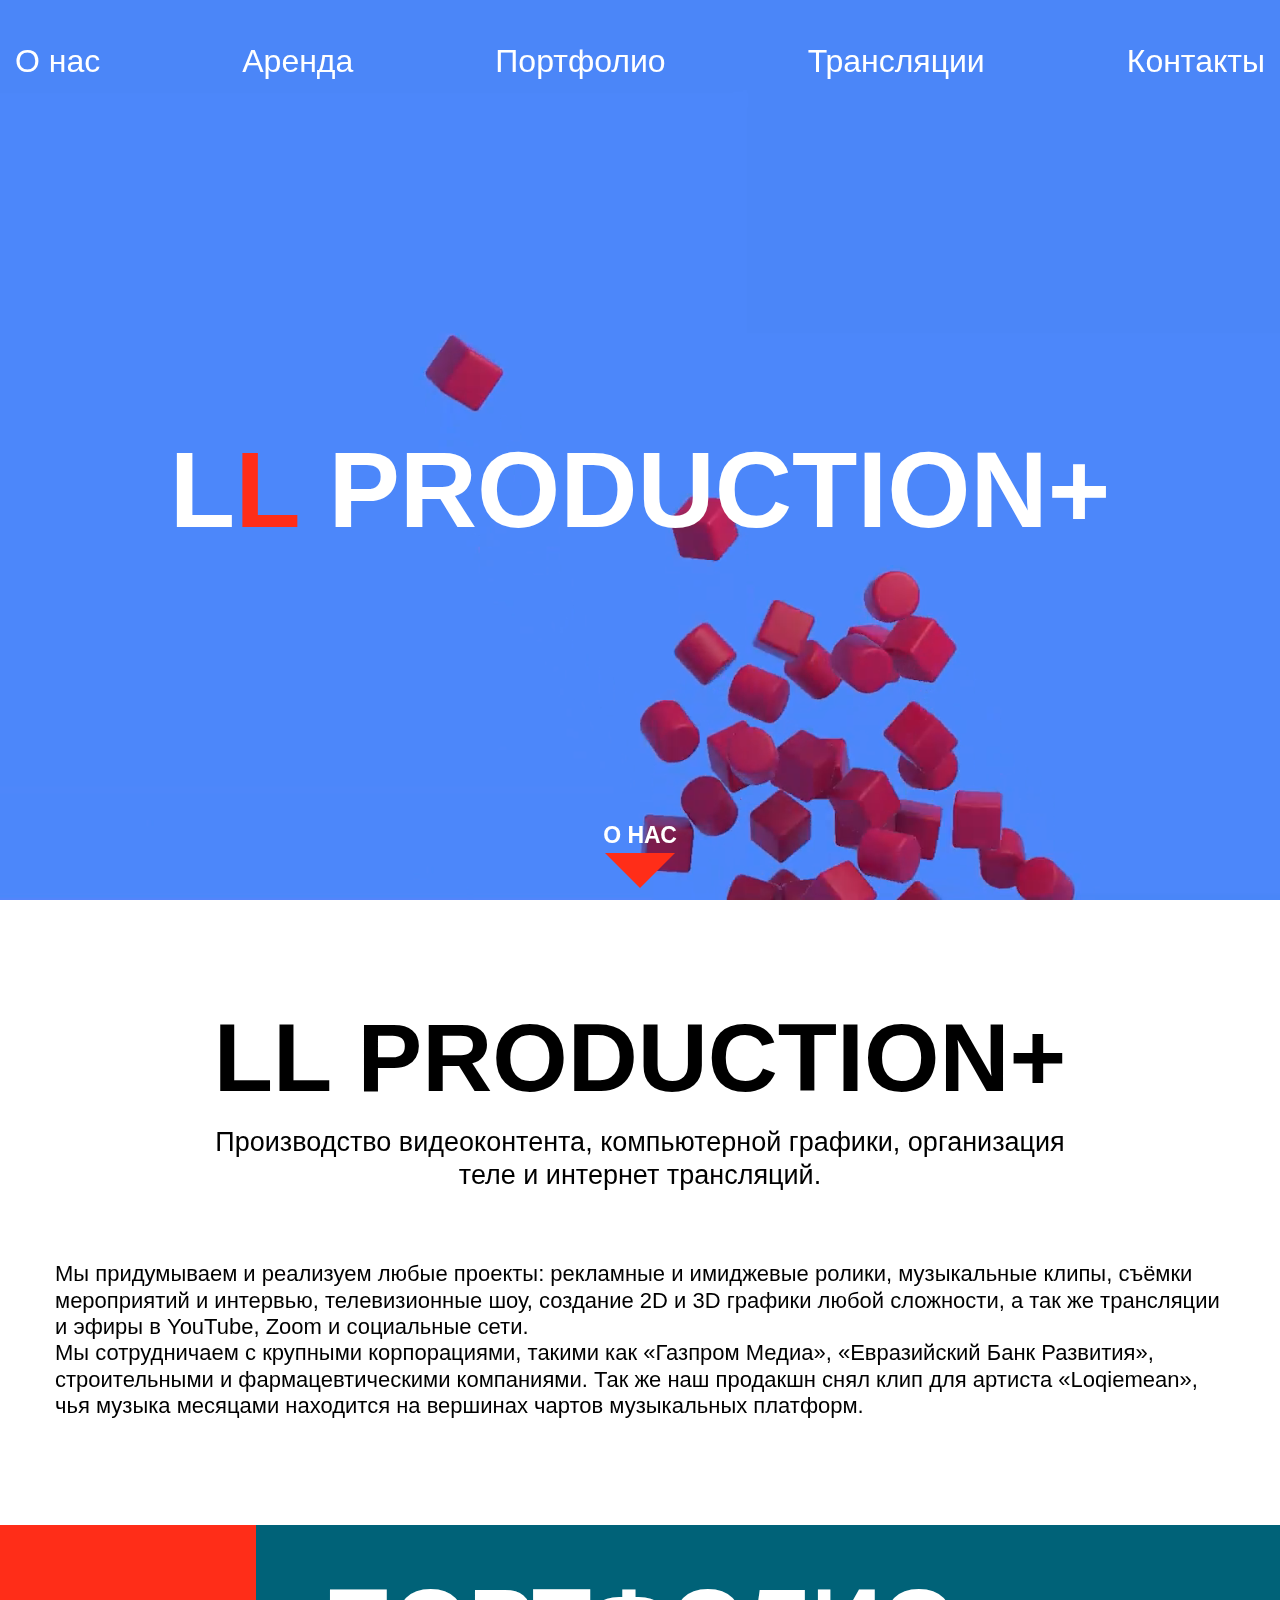
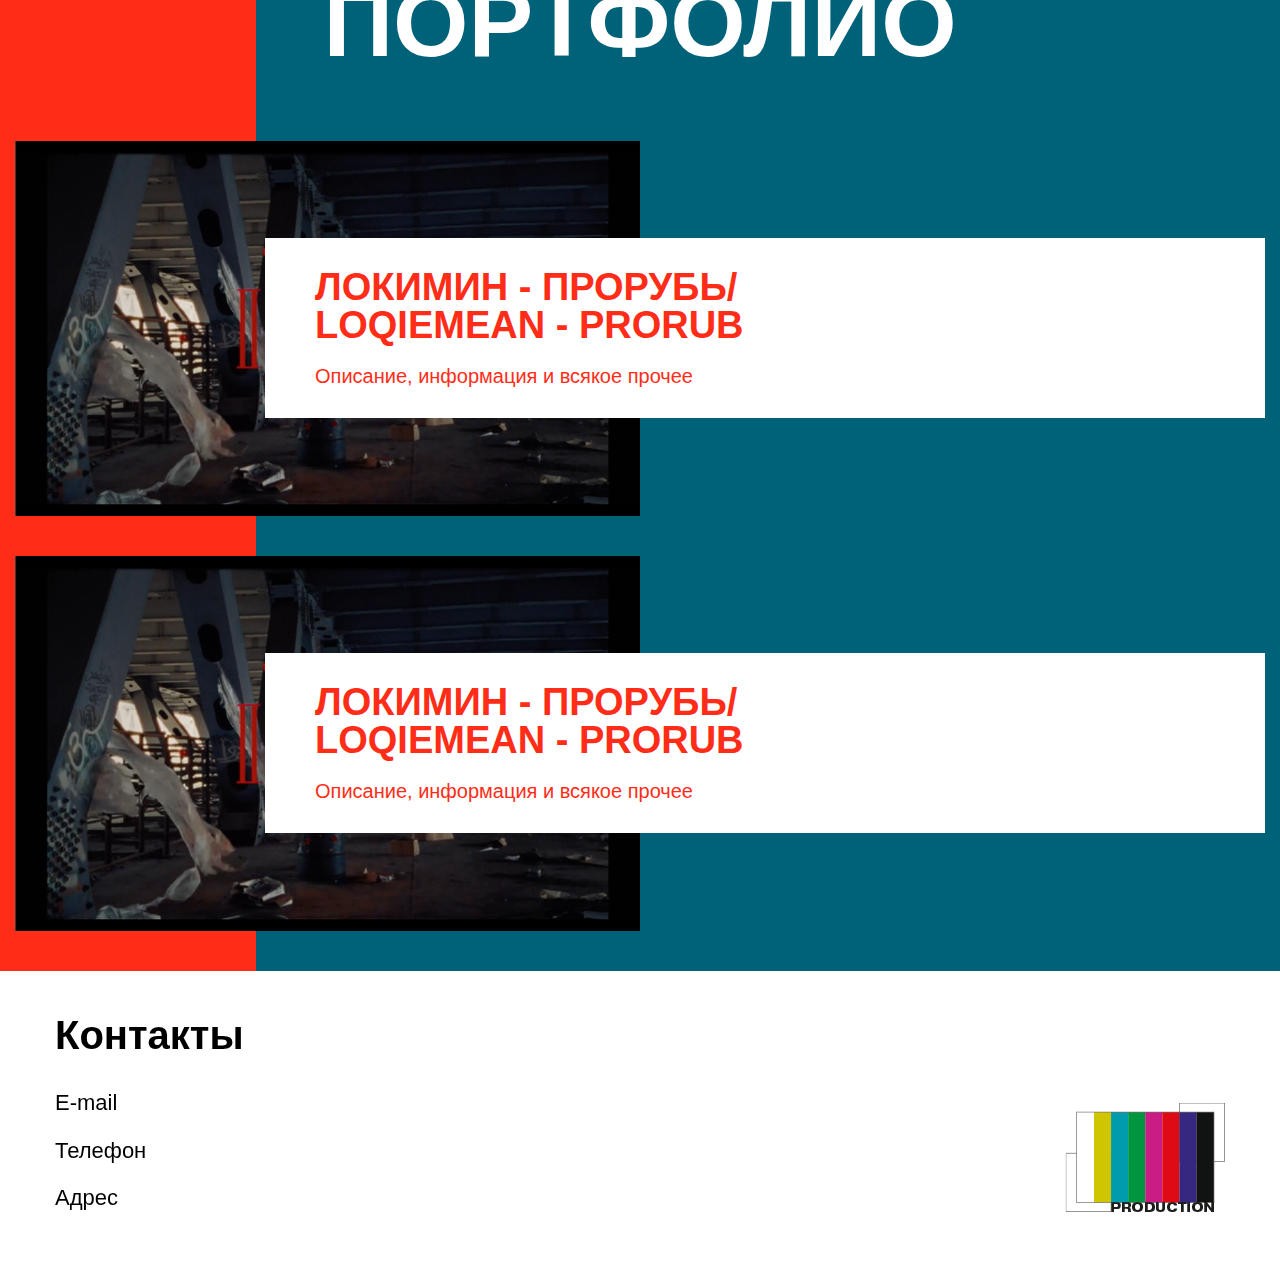
==== index.html @ 57cf4287 "k" ====
<!DOCTYPE html>
<html lang="ru">

<head>
    <meta charset="UTF-8">
    <meta name="viewport" content="width=device-width, initial-scale=1.0">
    <title>LL production+</title>
    <link rel="stylesheet" href="css/fonts.css">
    <link rel="stylesheet" href="css/swiper-bundle.min.css">
    <link rel="stylesheet" href="css/style.min.css">
</head>

<body>
    <div class="page">
        <header class="header">
            <div class="container container--fluid">
                <nav class="navbar">
                    <ul class="navbar__list">
                        <li class="navbar__item"><a href="#" class="navbar__link">О нас</a></li>
                        <li class="navbar__item"><a href="#" class="navbar__link">Аренда</a></li>
                        <li class="navbar__item"><a href="#" class="navbar__link">Портфолио</a></li>
                        <li class="navbar__item"><a href="#" class="navbar__link">Трансляции</a></li>
                        <li class="navbar__item"><a href="#" class="navbar__link">Контакты</a></li>
                    </ul>
                </nav>
                <button class="btn btn--burger">
                    <span></span><span></span><span></span>
                </button>
            </div>
        </header>
        <section class="intro">
            <div class="intro__inner">
                <h1 class="intro__title">
                    l<span>l</span> production+
                </h1>
                <div class="intro__btn">
                    о нас
                </div>
                <div class="intro__slider swiper-container">
                    <div class="swiper-wrapper">
                        <div class="swiper-slide" data-swiper-autoplay="4000">
                            <div class="intro__video">
                                <video autoplay muted playsinline>
                                    <source src="video/intro-video.mp4" type="video/mp4">
                                    <source src="video/intro-video.webm" type="video/webm">
                                </video>
                            </div>
                        </div>
                        <div class="swiper-slide" data-swiper-autoplay="5000">
                            <div class="intro__video">
                                <video autoplay muted playsinline>
                                    <source src="video/intro-video.mp4" type="video/mp4">
                                    <source src="video/intro-video.webm" type="video/webm">
                                </video>
                            </div>
                        </div>
                        <div class="swiper-slide" data-swiper-autoplay="5000">
                            <div class="intro__video">
                                <video autoplay muted playsinline>
                                    <source src="video/intro-video.mp4" type="video/mp4">
                                    <source src="video/intro-video.webm" type="video/webm">
                                </video>
                            </div>
                        </div>
                    </div>
                </div>
            </div>
        </section>
        <section class="about">
            <div class="container">
                <div class="about__inner">
                    <h2 class="about__title title">ll production+</h2>
                    <p class="about__sub-title">
                        Производство видеоконтента, компьютерной графики, организация теле и интернет трансляций.
                    </p>
                    <p class="about__text">
                        Мы придумываем и реализуем любые проекты: рекламные и имиджевые
                        ролики, музыкальные клипы, съёмки мероприятий и интервью, телевизионные шоу, создание 2D и 3D
                        графики любой сложности, а так же трансляции и эфиры в YouTube, Zoom и социальные сети.
                        <br> Мы сотрудничаем с крупными корпорациями, такими как «Газпром Медиа», «Евразийский Банк
                        Развития», строительными и фармацевтическими компаниями. Так же наш продакшн снял клип для
                        артиста «Loqiemean», чья музыка месяцами находится на вершинах чартов музыкальных платформ.
                    </p>
                </div>
            </div>
        </section>
        <section class="portfolio portfolio--section">
            <div class="container container--fluid">
                <h2 class="portfolio__title title">
                    портфолио
                </h2>
                <div class="portfolio-items">
                    <div class="portfolio-item">
                        <div class="portfolio-video-wrapper">
                            <iframe class="ssa"
                                src="https://player.vimeo.com/video/395016201?autoplay=0&amp;controls=1&amp;autopause=0"
                                allowfullscreen="" title="vimeo395016201" allow="autoplay; fullscreen"></iframe>
                        </div>
                        <div class="portfolio__play">
                            <img src="img/play.png" alt="play">
                        </div>
                        <div class="portfolio__about">
                            <div class="portfolio__about-title">
                                Локимин - Прорубь/
                                Loqiemean - prorub
                            </div>
                            <div class="portfolio__sub-title">
                                Описание, информация и всякое прочее
                            </div>
                        </div>
                        <div class="portfolio__video-bg" style="background-image: url(./img/portfolio-img.jpg);">
                        </div>
                    </div>
                    <div class="portfolio-item">
                        <div class="portfolio-video-wrapper">
                            <iframe
                                src="https://player.vimeo.com/video/395016201?autoplay=0&amp;controls=1&amp;autopause=0"
                                allowfullscreen="" title="vimeo395016201" allow="autoplay; fullscreen"></iframe>
                        </div>    
                        <div class="portfolio__play">
                            <img src="img/play.png" alt="play">
                        </div>
                        <div class="portfolio__about">
                            <div class="portfolio__about-title">
                                Локимин - Прорубь/
                                Loqiemean - prorub
                            </div>
                            <div class="portfolio__sub-title">
                                Описание, информация и всякое прочее
                            </div>
                        </div>
                        <div class="portfolio__video-bg" style="background-image: url(./img/portfolio-img.jpg);">
                        </div>
                    </div>
                </div>
            </div>
        </section>
        <footer class="footer">
            <div class="container">
                <div class="footer__contacts">
                    <div class="contacts">
                        <div class="contacts__title">
                            Контакты
                        </div>
                        <div class="contacts__items">
                            <div class="contacts__address">
                                <a href="mailto:email@bk.ru">E-mail</a>
                            </div>
                            <div class="contacts__address">
                                <a href="tel:+77777">Телефон</a>
                            </div>
                            <div class="contacts__address">
                                <span>Адрес</span>
                            </div>
                            <div class="contacts__logo">
                                <img src="img/footer-logo.png" alt="logo">
                            </div>
                        </div>
                    </div>
                </div>
            </div>
        </footer>
    </div>
    <script src="js/swiper-bundle.min.js"></script>
    <script src="https://player.vimeo.com/api/player.js"></script>
    <script src="js/main.js"></script>
</body>

</html>
---- css/fonts.css ----
@font-face {
    font-family: 'AvenirNextCyr';
    font-weight: 400;
    font-style: normal;
    font-display: fallback;
    src: local("AvenirNextCyr-Regular"), url(../fonts/AvenirNextCyr-Regular.woff2) format("woff2"), url(../fonts/AvenirNextCyr-Regular.woff) format("woff"), url(../fonts/AvenirNextCyr-Regular.ttf) format("truetype"), url(../fonts/AvenirNextCyr-Regular.eot), url(../fonts/AvenirNextCyr-Regular.eot?#iefix) format("embedded-opentype")
}

@font-face {
    font-family: 'AvenirNextCyr';
    font-weight: 700;
    font-style: normal;
    font-display: fallback;
    src: local("AvenirNextCyr-Bold"), url(../fonts/AvenirNextCyr-Bold.woff2) format("woff2"), url(../fonts/AvenirNextCyr-Bold.woff) format("woff"), url(../fonts/AvenirNextCyr-Bold.ttf) format("truetype"), url(../fonts/AvenirNextCyr-Bold.eot), url(../fonts/AvenirNextCyr-Bold.eot?#iefix) format("embedded-opentype")
}
---- css/style.min.css ----
*,:after,:before{-webkit-box-sizing:border-box;box-sizing:border-box}html{line-height:1.2;-webkit-text-size-adjust:100%;-ms-text-size-adjust:100%;text-rendering:optimizeLegibility;scroll-behavior:smooth}body{margin:0;font-family:AvenirNextCy,sans-serif,-apple-system,BlinkMacSystemFont,"Segoe UI";font-weight:400;font-size:23px;color:#fff;-webkit-backface-visibility:hidden;backface-visibility:hidden;-webkit-tap-highlight-color:transparent;-webkit-touch-callout:none;-webkit-font-smoothing:antialiased;-moz-osx-font-smoothing:grayscale}ul{margin:0;padding:0;list-style:none}img,svg{vertical-align:middle}img{border:none}svg:not(:root){overflow:hidden}button,input,optgroup,select,textarea{font-family:inherit;font-size:100%;line-height:1.2;margin:0}a{text-decoration:none}button,input{overflow:visible}input:-webkit-autofill,input:-webkit-autofill:active,input:-webkit-autofill:focus,input:-webkit-autofill:hover{font-size:inherit;-webkit-box-shadow:0 0 0 40px #fff inset;box-shadow:0 0 0 40px #fff inset}button,select{text-transform:none}[type=button],[type=reset],[type=submit],button{-webkit-appearance:button}p{margin:0}.page{width:100%;max-width:100%;overflow:hidden;position:relative}.container{width:100%;max-width:1200px;padding:0 15px;margin:0 auto}.container--fluid{max-width:1630px}.title{font-size:97px;font-weight:700;text-transform:uppercase;text-align:center;margin:0}.btn{display:inline-block;text-align:center;text-decoration:none;padding:0;cursor:pointer;color:#fff;background-color:transparent;border:none;line-height:1;position:relative;overflow:hidden;outline:0;-webkit-transition:all .2s ease-in;-o-transition:all .2s ease-in;transition:all .2s ease-in}.btn--burger{display:none;border-radius:50%;background-color:#ff2d18;width:50px;height:50px;-webkit-transition:background-color .15s ease-out;-o-transition:background-color .15s ease-out;transition:background-color .15s ease-out}.btn--burger span{width:30px;height:2px;background-color:#fff;position:absolute;left:calc(50% - 15px)}.btn--burger span:nth-child(1){top:15px;-webkit-transition:-webkit-transform .25s ease;transition:-webkit-transform .25s ease;-o-transition:transform .25s ease;transition:transform .25s ease;transition:transform .25s ease,-webkit-transform .25s ease}.btn--burger span:nth-child(2){top:24px;-webkit-transition:opacity .15s ease-out;-o-transition:opacity .15s ease-out;transition:opacity .15s ease-out}.btn--burger span:nth-child(3){top:33px;-webkit-transition:-webkit-transform .25s ease;transition:-webkit-transform .25s ease;-o-transition:transform .25s ease;transition:transform .25s ease;transition:transform .25s ease,-webkit-transform .25s ease}.btn--burger.active{background-color:transparent}.btn--burger.active span:nth-child(1){top:12px;-webkit-transform:rotate(45deg);-ms-transform:rotate(45deg);transform:rotate(45deg);-webkit-transform-origin:top left;-ms-transform-origin:top left;transform-origin:top left;left:calc(50% - 10px)}.btn--burger.active span:nth-child(2){opacity:0}.btn--burger.active span:nth-child(3){-webkit-transform:rotate(-45deg);-ms-transform:rotate(-45deg);transform:rotate(-45deg);-webkit-transform-origin:bottom left;-ms-transform-origin:bottom left;transform-origin:bottom left;left:calc(50% - 10px)}.stop-scroll{overflow:hidden}.header{position:absolute;width:100%;z-index:19;padding-top:42px}.navbar__list{display:-webkit-box;display:-webkit-flex;display:-ms-flexbox;display:flex;-webkit-box-pack:justify;-webkit-justify-content:space-between;-ms-flex-pack:justify;justify-content:space-between;-webkit-box-align:center;-webkit-align-items:center;-ms-flex-align:center;align-items:center}.navbar__item+.navbar__item{margin-left:10px}.navbar__link{font-size:32px;color:#fff;-webkit-transition:color .2s linear;-o-transition:color .2s linear;transition:color .2s linear}.navbar__link:hover{color:#ececec}.intro{height:100vh;height:calc(var(--vh,1vh) * 100);min-height:500px}.intro__btn,.intro__title{position:absolute;text-transform:uppercase;text-align:center;font-weight:700;width:100%}.intro__title{font-size:107px;top:50%;left:0;-webkit-transform:translateY(-50%);-ms-transform:translateY(-50%);transform:translateY(-50%);z-index:2;margin:40px 0 0;pointer-events:none}.intro__title span{color:#ff2d18}.intro__btn{z-index:3;bottom:0;margin-bottom:50px}.intro__btn:after{content:"";width:0;height:0;position:absolute;border-top:35px solid #ff2d18;border-left:35px solid transparent;border-right:35px solid transparent;bottom:calc(-100% - 10px);right:50%;-webkit-transform:translateX(50%);-ms-transform:translateX(50%);transform:translateX(50%)}.intro__slider{height:100%}.intro__inner{position:relative;width:100%;height:100%}.intro__video{position:absolute;top:0;left:0;-webkit-backface-visibility:hidden;backface-visibility:hidden;overflow:hidden;min-width:100%;min-height:100%}.intro__video video{position:absolute;top:0;left:0;width:100%;height:auto;min-width:100%;min-height:100%;-o-object-fit:cover;object-fit:cover;-webkit-transform:none;-ms-transform:none;transform:none}.about{color:#000;padding:100px 0}.about__sub-title{font-size:27px;text-align:center;margin:10px auto 70px;max-width:900px}.about__text{font-size:22px;margin-bottom:5px}.portfolio--section{padding:40px 0;background:-webkit-gradient(linear,left top,right top,color-stop(20%,#ff2d18),color-stop(20%,#006278));background:-o-linear-gradient(left,#ff2d18 20% 20%,#006278 20%);background:linear-gradient(to right,#ff2d18 20% 20%,#006278 20%)}.portfolio--section .portfolio__title{margin-bottom:60px}.portfolio-video-wrapper{position:relative;width:100%;padding-top:60%}.portfolio-items{overflow:hidden}.portfolio__video-bg{position:absolute;top:0;left:0;width:100%;padding-top:60%;z-index:1;overflow:hidden;background-size:cover;background-position:center;background-repeat:no-repeat}.portfolio-item{position:relative;width:50%}.portfolio-item+.portfolio-item{margin-top:40px}.portfolio-item iframe{border:0;width:100%;height:100%;position:absolute;top:0;left:0;opacity:0}.portfolio-item.active iframe{opacity:1}.portfolio-item.active .portfolio__video-bg{display:none}.portfolio-item.active .portfolio__play{display:none}.portfolio-item:hover .portfolio__about{color:#006278;-webkit-transform:translate(60%,-50%);-ms-transform:translate(60%,-50%);transform:translate(60%,-50%)}.portfolio__play{position:absolute;top:0;left:0;width:100%;height:100%;cursor:pointer;display:-webkit-box;display:-webkit-flex;display:-ms-flexbox;display:flex;-webkit-box-align:center;-webkit-align-items:center;-ms-flex-align:center;align-items:center;-webkit-box-pack:center;-webkit-justify-content:center;-ms-flex-pack:center;justify-content:center;z-index:2}.portfolio__play img{width:100%;max-width:80px;height:auto}.portfolio__img{display:none}.portfolio__about{color:#ff2d18;z-index:3;background-color:#fff;padding:30px 50px;width:100%;position:absolute;top:50%;left:40%;-webkit-transition:color .5s linear,-webkit-transform .3s linear;transition:color .5s linear,-webkit-transform .3s linear;-o-transition:transform .3s linear,color .5s linear;transition:transform .3s linear,color .5s linear;transition:transform .3s linear,color .5s linear,-webkit-transform .3s linear;-webkit-transform:translateY(-50%);-ms-transform:translateY(-50%);transform:translateY(-50%)}.portfolio__about:after{content:"";position:absolute;top:0;right:5px;width:100%;height:100%;background-color:#fff;-webkit-transform:translateX(100%);-ms-transform:translateX(100%);transform:translateX(100%)}.portfolio__about-title{font-size:38px;font-weight:700;text-transform:uppercase;line-height:1;margin-bottom:20px}.portfolio__sub-title{font-size:20px}.contacts__title{font-size:40px;font-weight:700;color:#000;margin-bottom:30px}.contacts__items{position:relative;padding-right:170px}.contacts__address{margin-bottom:20px}.contacts__address a,.contacts__address span{font-size:22px;color:#000}.contacts__address a{-webkit-transition:color .2s linear;-o-transition:color .2s linear;transition:color .2s linear}.contacts__address a:hover{color:#272727}.contacts__logo{position:absolute;bottom:0;right:0;max-width:160px;width:100%;height:auto}.contacts__logo img{max-width:100%;width:100%;height:auto}.footer{padding:40px 0}@media screen and (max-width:1024px){.title{font-size:77px}.navbar__link{font-size:24px}.intro__title{font-size:87px}.about__sub-title{font-size:22px;margin-bottom:50px}.about__text{font-size:20px}.portfolio__about-title{font-size:30px;margin-bottom:10px}.portfolio__sub-title{font-size:18px}.portfolio__about{padding:15px 25px}}@media screen and (max-width:768px){.title{font-size:37px}.btn--burger{display:inline-block}.navbar{display:none}.header{position:fixed;text-align:right;padding-top:20px;overflow:auto}.header.active{height:100vh;height:calc(var(--vh,1vh) * 100);background-color:#006278}.header.active .navbar{margin:50px -15px 0;width:100%;height:calc(100% - 70px);display:block;position:absolute}.navbar__list{display:-webkit-box;display:-webkit-flex;display:-ms-flexbox;display:flex;-webkit-box-orient:vertical;-webkit-box-direction:normal;-webkit-flex-direction:column;-ms-flex-direction:column;flex-direction:column;height:100%;-webkit-box-pack:center;-webkit-justify-content:center;-ms-flex-pack:center;justify-content:center}.navbar__item,.navbar__item+.navbar__item{margin:0 0 20px}.navbar__link{font-size:20px}.intro__title{font-size:47px}.intro__btn{font-size:20px;margin-bottom:40px}.intro__btn::after{border-top-width:25px;border-left-width:25px;border-right-width:25px;bottom:calc(-100% - 5px)}.about{padding:50px 0}.about__sub-title{font-size:18px;margin-bottom:30px}.about__text{font-size:16px}.portfolio-item{width:100%}.portfolio-item:hover .portfolio__about{-webkit-transform:translate(0,0);-ms-transform:translate(0,0);transform:translate(0,0)}.portfolio__about{position:static;-webkit-transform:translate(0,0);-ms-transform:translate(0,0);transform:translate(0,0)}.portfolio__about::after{content:none}.portfolio__play{height:0%;padding-top:60%}.portfolio__play img{position:absolute;top:50%;-webkit-transform:translateY(-50%);-ms-transform:translateY(-50%);transform:translateY(-50%);max-width:45px}.portfolio--section .portfolio__title{margin-bottom:30px}.portfolio__about{padding:10px 15px}.portfolio__about-title{font-size:22px}.portfolio__sub-title{font-size:16px}.contacts__title{font-size:25px}.contacts__logo{max-width:100px}.contacts__items{padding-right:110px}.footer{padding:20px 0}}
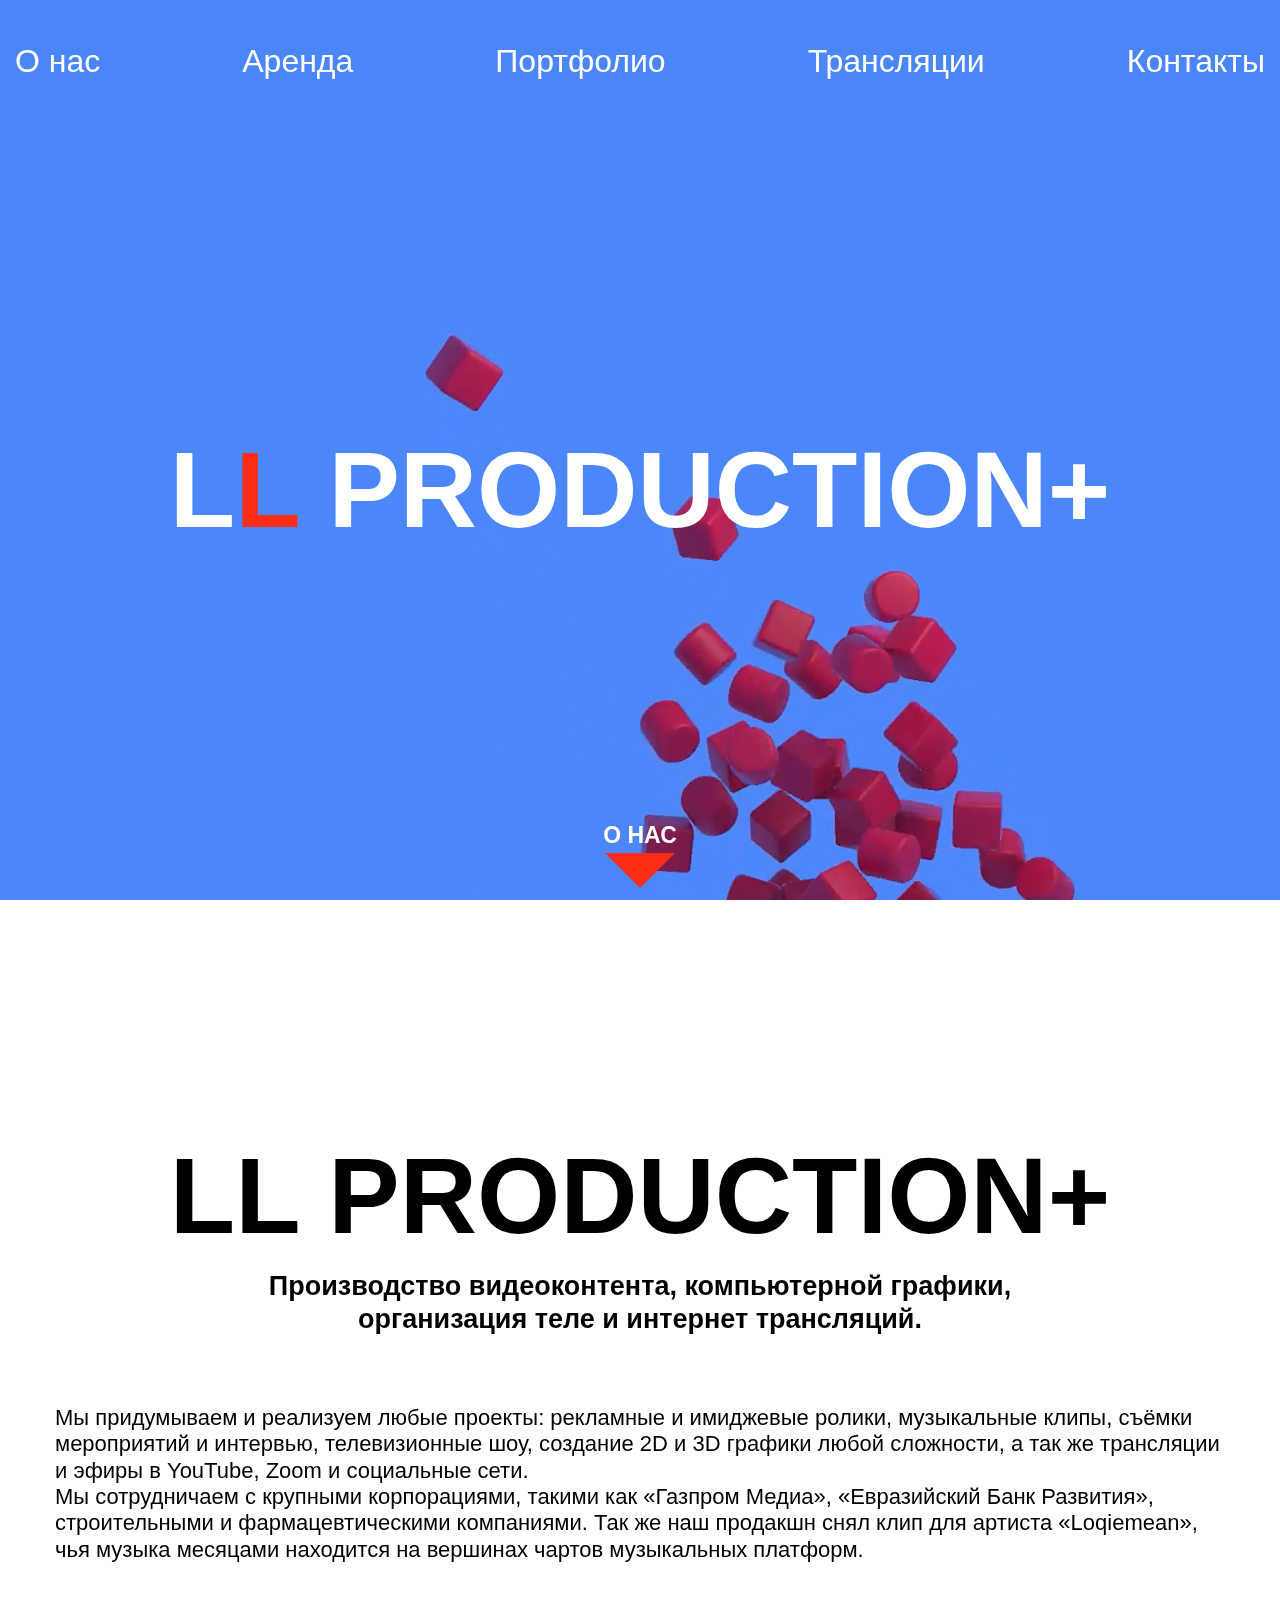
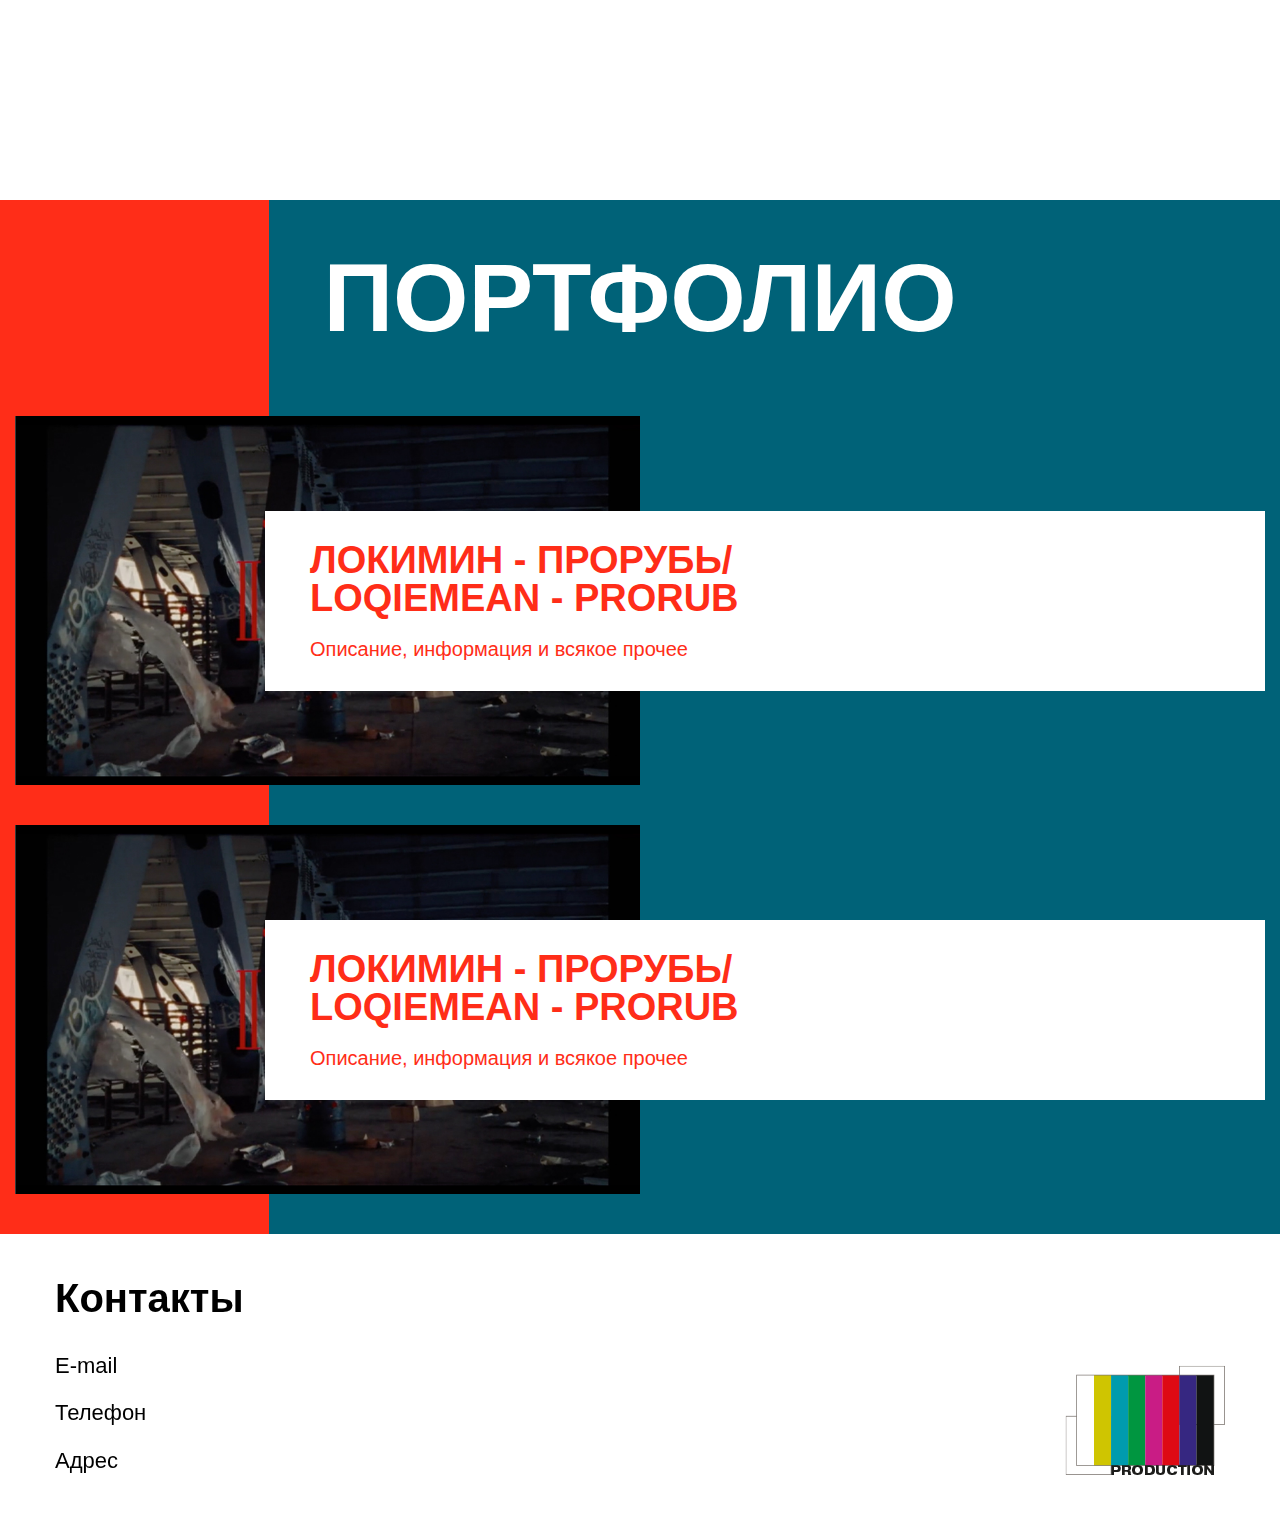
==== commit d3adcf4a: "k" ====
--- a/index.html
+++ b/index.html
@@ -6,7 +6,6 @@
     <meta name="viewport" content="width=device-width, initial-scale=1.0">
     <title>LL production+</title>
     <link rel="stylesheet" href="css/fonts.css">
-    <link rel="stylesheet" href="css/swiper-bundle.min.css">
     <link rel="stylesheet" href="css/style.min.css">
 </head>
 
@@ -33,40 +32,16 @@
                 <h1 class="intro__title">
                     l<span>l</span> production+
                 </h1>
-                <div class="intro__btn">
-                    о нас
-                </div>
-                <div class="intro__slider swiper-container">
-                    <div class="swiper-wrapper">
-                        <div class="swiper-slide" data-swiper-autoplay="4000">
-                            <div class="intro__video">
-                                <video autoplay muted playsinline>
-                                    <source src="video/intro-video.mp4" type="video/mp4">
-                                    <source src="video/intro-video.webm" type="video/webm">
-                                </video>
-                            </div>
-                        </div>
-                        <div class="swiper-slide" data-swiper-autoplay="5000">
-                            <div class="intro__video">
-                                <video autoplay muted playsinline>
-                                    <source src="video/intro-video.mp4" type="video/mp4">
-                                    <source src="video/intro-video.webm" type="video/webm">
-                                </video>
-                            </div>
-                        </div>
-                        <div class="swiper-slide" data-swiper-autoplay="5000">
-                            <div class="intro__video">
-                                <video autoplay muted playsinline>
-                                    <source src="video/intro-video.mp4" type="video/mp4">
-                                    <source src="video/intro-video.webm" type="video/webm">
-                                </video>
-                            </div>
-                        </div>
-                    </div>
+                <a data-scroll href="#aboutsection" class="intro__btn">о нас</a>
+                <div class="intro__video">
+                    <video autoplay muted playsinline loop>
+                        <source src="video/intro-video.mp4" type="video/mp4">
+                        <source src="video/intro-video.webm" type="video/webm">
+                    </video>
                 </div>
             </div>
         </section>
-        <section class="about">
+        <section class="about" id="aboutsection">
             <div class="container">
                 <div class="about__inner">
                     <h2 class="about__title title">ll production+</h2>
@@ -161,7 +136,7 @@
             </div>
         </footer>
     </div>
-    <script src="js/swiper-bundle.min.js"></script>
+    <script src="js/smooth-scroll.min.js"></script>
     <script src="https://player.vimeo.com/api/player.js"></script>
     <script src="js/main.js"></script>
 </body>
--- a/css/style.min.css
+++ b/css/style.min.css
@@ -1 +1 @@
-*,:after,:before{-webkit-box-sizing:border-box;box-sizing:border-box}html{line-height:1.2;-webkit-text-size-adjust:100%;-ms-text-size-adjust:100%;text-rendering:optimizeLegibility;scroll-behavior:smooth}body{margin:0;font-family:AvenirNextCy,sans-serif,-apple-system,BlinkMacSystemFont,"Segoe UI";font-weight:400;font-size:23px;color:#fff;-webkit-backface-visibility:hidden;backface-visibility:hidden;-webkit-tap-highlight-color:transparent;-webkit-touch-callout:none;-webkit-font-smoothing:antialiased;-moz-osx-font-smoothing:grayscale}ul{margin:0;padding:0;list-style:none}img,svg{vertical-align:middle}img{border:none}svg:not(:root){overflow:hidden}button,input,optgroup,select,textarea{font-family:inherit;font-size:100%;line-height:1.2;margin:0}a{text-decoration:none}button,input{overflow:visible}input:-webkit-autofill,input:-webkit-autofill:active,input:-webkit-autofill:focus,input:-webkit-autofill:hover{font-size:inherit;-webkit-box-shadow:0 0 0 40px #fff inset;box-shadow:0 0 0 40px #fff inset}button,select{text-transform:none}[type=button],[type=reset],[type=submit],button{-webkit-appearance:button}p{margin:0}.page{width:100%;max-width:100%;overflow:hidden;position:relative}.container{width:100%;max-width:1200px;padding:0 15px;margin:0 auto}.container--fluid{max-width:1630px}.title{font-size:97px;font-weight:700;text-transform:uppercase;text-align:center;margin:0}.btn{display:inline-block;text-align:center;text-decoration:none;padding:0;cursor:pointer;color:#fff;background-color:transparent;border:none;line-height:1;position:relative;overflow:hidden;outline:0;-webkit-transition:all .2s ease-in;-o-transition:all .2s ease-in;transition:all .2s ease-in}.btn--burger{display:none;border-radius:50%;background-color:#ff2d18;width:50px;height:50px;-webkit-transition:background-color .15s ease-out;-o-transition:background-color .15s ease-out;transition:background-color .15s ease-out}.btn--burger span{width:30px;height:2px;background-color:#fff;position:absolute;left:calc(50% - 15px)}.btn--burger span:nth-child(1){top:15px;-webkit-transition:-webkit-transform .25s ease;transition:-webkit-transform .25s ease;-o-transition:transform .25s ease;transition:transform .25s ease;transition:transform .25s ease,-webkit-transform .25s ease}.btn--burger span:nth-child(2){top:24px;-webkit-transition:opacity .15s ease-out;-o-transition:opacity .15s ease-out;transition:opacity .15s ease-out}.btn--burger span:nth-child(3){top:33px;-webkit-transition:-webkit-transform .25s ease;transition:-webkit-transform .25s ease;-o-transition:transform .25s ease;transition:transform .25s ease;transition:transform .25s ease,-webkit-transform .25s ease}.btn--burger.active{background-color:transparent}.btn--burger.active span:nth-child(1){top:12px;-webkit-transform:rotate(45deg);-ms-transform:rotate(45deg);transform:rotate(45deg);-webkit-transform-origin:top left;-ms-transform-origin:top left;transform-origin:top left;left:calc(50% - 10px)}.btn--burger.active span:nth-child(2){opacity:0}.btn--burger.active span:nth-child(3){-webkit-transform:rotate(-45deg);-ms-transform:rotate(-45deg);transform:rotate(-45deg);-webkit-transform-origin:bottom left;-ms-transform-origin:bottom left;transform-origin:bottom left;left:calc(50% - 10px)}.stop-scroll{overflow:hidden}.header{position:absolute;width:100%;z-index:19;padding-top:42px}.navbar__list{display:-webkit-box;display:-webkit-flex;display:-ms-flexbox;display:flex;-webkit-box-pack:justify;-webkit-justify-content:space-between;-ms-flex-pack:justify;justify-content:space-between;-webkit-box-align:center;-webkit-align-items:center;-ms-flex-align:center;align-items:center}.navbar__item+.navbar__item{margin-left:10px}.navbar__link{font-size:32px;color:#fff;-webkit-transition:color .2s linear;-o-transition:color .2s linear;transition:color .2s linear}.navbar__link:hover{color:#ececec}.intro{height:100vh;height:calc(var(--vh,1vh) * 100);min-height:500px}.intro__btn,.intro__title{position:absolute;text-transform:uppercase;text-align:center;font-weight:700;width:100%}.intro__title{font-size:107px;top:50%;left:0;-webkit-transform:translateY(-50%);-ms-transform:translateY(-50%);transform:translateY(-50%);z-index:2;margin:40px 0 0;pointer-events:none}.intro__title span{color:#ff2d18}.intro__btn{z-index:3;bottom:0;margin-bottom:50px}.intro__btn:after{content:"";width:0;height:0;position:absolute;border-top:35px solid #ff2d18;border-left:35px solid transparent;border-right:35px solid transparent;bottom:calc(-100% - 10px);right:50%;-webkit-transform:translateX(50%);-ms-transform:translateX(50%);transform:translateX(50%)}.intro__slider{height:100%}.intro__inner{position:relative;width:100%;height:100%}.intro__video{position:absolute;top:0;left:0;-webkit-backface-visibility:hidden;backface-visibility:hidden;overflow:hidden;min-width:100%;min-height:100%}.intro__video video{position:absolute;top:0;left:0;width:100%;height:auto;min-width:100%;min-height:100%;-o-object-fit:cover;object-fit:cover;-webkit-transform:none;-ms-transform:none;transform:none}.about{color:#000;padding:100px 0}.about__sub-title{font-size:27px;text-align:center;margin:10px auto 70px;max-width:900px}.about__text{font-size:22px;margin-bottom:5px}.portfolio--section{padding:40px 0;background:-webkit-gradient(linear,left top,right top,color-stop(20%,#ff2d18),color-stop(20%,#006278));background:-o-linear-gradient(left,#ff2d18 20% 20%,#006278 20%);background:linear-gradient(to right,#ff2d18 20% 20%,#006278 20%)}.portfolio--section .portfolio__title{margin-bottom:60px}.portfolio-video-wrapper{position:relative;width:100%;padding-top:60%}.portfolio-items{overflow:hidden}.portfolio__video-bg{position:absolute;top:0;left:0;width:100%;padding-top:60%;z-index:1;overflow:hidden;background-size:cover;background-position:center;background-repeat:no-repeat}.portfolio-item{position:relative;width:50%}.portfolio-item+.portfolio-item{margin-top:40px}.portfolio-item iframe{border:0;width:100%;height:100%;position:absolute;top:0;left:0;opacity:0}.portfolio-item.active iframe{opacity:1}.portfolio-item.active .portfolio__video-bg{display:none}.portfolio-item.active .portfolio__play{display:none}.portfolio-item:hover .portfolio__about{color:#006278;-webkit-transform:translate(60%,-50%);-ms-transform:translate(60%,-50%);transform:translate(60%,-50%)}.portfolio__play{position:absolute;top:0;left:0;width:100%;height:100%;cursor:pointer;display:-webkit-box;display:-webkit-flex;display:-ms-flexbox;display:flex;-webkit-box-align:center;-webkit-align-items:center;-ms-flex-align:center;align-items:center;-webkit-box-pack:center;-webkit-justify-content:center;-ms-flex-pack:center;justify-content:center;z-index:2}.portfolio__play img{width:100%;max-width:80px;height:auto}.portfolio__img{display:none}.portfolio__about{color:#ff2d18;z-index:3;background-color:#fff;padding:30px 50px;width:100%;position:absolute;top:50%;left:40%;-webkit-transition:color .5s linear,-webkit-transform .3s linear;transition:color .5s linear,-webkit-transform .3s linear;-o-transition:transform .3s linear,color .5s linear;transition:transform .3s linear,color .5s linear;transition:transform .3s linear,color .5s linear,-webkit-transform .3s linear;-webkit-transform:translateY(-50%);-ms-transform:translateY(-50%);transform:translateY(-50%)}.portfolio__about:after{content:"";position:absolute;top:0;right:5px;width:100%;height:100%;background-color:#fff;-webkit-transform:translateX(100%);-ms-transform:translateX(100%);transform:translateX(100%)}.portfolio__about-title{font-size:38px;font-weight:700;text-transform:uppercase;line-height:1;margin-bottom:20px}.portfolio__sub-title{font-size:20px}.contacts__title{font-size:40px;font-weight:700;color:#000;margin-bottom:30px}.contacts__items{position:relative;padding-right:170px}.contacts__address{margin-bottom:20px}.contacts__address a,.contacts__address span{font-size:22px;color:#000}.contacts__address a{-webkit-transition:color .2s linear;-o-transition:color .2s linear;transition:color .2s linear}.contacts__address a:hover{color:#272727}.contacts__logo{position:absolute;bottom:0;right:0;max-width:160px;width:100%;height:auto}.contacts__logo img{max-width:100%;width:100%;height:auto}.footer{padding:40px 0}@media screen and (max-width:1024px){.title{font-size:77px}.navbar__link{font-size:24px}.intro__title{font-size:87px}.about__sub-title{font-size:22px;margin-bottom:50px}.about__text{font-size:20px}.portfolio__about-title{font-size:30px;margin-bottom:10px}.portfolio__sub-title{font-size:18px}.portfolio__about{padding:15px 25px}}@media screen and (max-width:768px){.title{font-size:37px}.btn--burger{display:inline-block}.navbar{display:none}.header{position:fixed;text-align:right;padding-top:20px;overflow:auto}.header.active{height:100vh;height:calc(var(--vh,1vh) * 100);background-color:#006278}.header.active .navbar{margin:50px -15px 0;width:100%;height:calc(100% - 70px);display:block;position:absolute}.navbar__list{display:-webkit-box;display:-webkit-flex;display:-ms-flexbox;display:flex;-webkit-box-orient:vertical;-webkit-box-direction:normal;-webkit-flex-direction:column;-ms-flex-direction:column;flex-direction:column;height:100%;-webkit-box-pack:center;-webkit-justify-content:center;-ms-flex-pack:center;justify-content:center}.navbar__item,.navbar__item+.navbar__item{margin:0 0 20px}.navbar__link{font-size:20px}.intro__title{font-size:47px}.intro__btn{font-size:20px;margin-bottom:40px}.intro__btn::after{border-top-width:25px;border-left-width:25px;border-right-width:25px;bottom:calc(-100% - 5px)}.about{padding:50px 0}.about__sub-title{font-size:18px;margin-bottom:30px}.about__text{font-size:16px}.portfolio-item{width:100%}.portfolio-item:hover .portfolio__about{-webkit-transform:translate(0,0);-ms-transform:translate(0,0);transform:translate(0,0)}.portfolio__about{position:static;-webkit-transform:translate(0,0);-ms-transform:translate(0,0);transform:translate(0,0)}.portfolio__about::after{content:none}.portfolio__play{height:0%;padding-top:60%}.portfolio__play img{position:absolute;top:50%;-webkit-transform:translateY(-50%);-ms-transform:translateY(-50%);transform:translateY(-50%);max-width:45px}.portfolio--section .portfolio__title{margin-bottom:30px}.portfolio__about{padding:10px 15px}.portfolio__about-title{font-size:22px}.portfolio__sub-title{font-size:16px}.contacts__title{font-size:25px}.contacts__logo{max-width:100px}.contacts__items{padding-right:110px}.footer{padding:20px 0}}+*,:after,:before{-webkit-box-sizing:border-box;box-sizing:border-box}html{line-height:1.2;-webkit-text-size-adjust:100%;-ms-text-size-adjust:100%;text-rendering:optimizeLegibility;scroll-behavior:smooth}body{margin:0;font-family:AvenirNextCy,sans-serif,-apple-system,BlinkMacSystemFont,"Segoe UI";font-weight:400;font-size:23px;color:#fff;-webkit-backface-visibility:hidden;backface-visibility:hidden;-webkit-tap-highlight-color:transparent;-webkit-touch-callout:none;-webkit-font-smoothing:antialiased;-moz-osx-font-smoothing:grayscale}ul{margin:0;padding:0;list-style:none}img,svg{vertical-align:middle}img{border:none}svg:not(:root){overflow:hidden}button,input,optgroup,select,textarea{font-family:inherit;font-size:100%;line-height:1.2;margin:0}a{text-decoration:none}button,input{overflow:visible}input:-webkit-autofill,input:-webkit-autofill:active,input:-webkit-autofill:focus,input:-webkit-autofill:hover{font-size:inherit;-webkit-box-shadow:0 0 0 40px #fff inset;box-shadow:0 0 0 40px #fff inset}button,select{text-transform:none}[type=button],[type=reset],[type=submit],button{-webkit-appearance:button}p{margin:0}.page{width:100%;max-width:100%;overflow:hidden;position:relative}.container{width:100%;max-width:1200px;padding:0 15px;margin:0 auto}.container--fluid{max-width:1630px}.title{font-size:97px;font-weight:700;text-transform:uppercase;text-align:center;margin:0}.btn{display:inline-block;text-align:center;text-decoration:none;padding:0;cursor:pointer;color:#fff;background-color:transparent;border:none;line-height:1;position:relative;overflow:hidden;outline:0;-webkit-transition:all .2s ease-in;-o-transition:all .2s ease-in;transition:all .2s ease-in}.btn--burger{display:none;border-radius:50%;background-color:#ff2d18;width:50px;height:50px;-webkit-transition:background-color .15s ease-out;-o-transition:background-color .15s ease-out;transition:background-color .15s ease-out}.btn--burger span{width:30px;height:2px;background-color:#fff;position:absolute;left:calc(50% - 15px)}.btn--burger span:nth-child(1){top:15px;-webkit-transition:-webkit-transform .25s ease;transition:-webkit-transform .25s ease;-o-transition:transform .25s ease;transition:transform .25s ease;transition:transform .25s ease,-webkit-transform .25s ease}.btn--burger span:nth-child(2){top:24px;-webkit-transition:opacity .15s ease-out;-o-transition:opacity .15s ease-out;transition:opacity .15s ease-out}.btn--burger span:nth-child(3){top:33px;-webkit-transition:-webkit-transform .25s ease;transition:-webkit-transform .25s ease;-o-transition:transform .25s ease;transition:transform .25s ease;transition:transform .25s ease,-webkit-transform .25s ease}.btn--burger.active{background-color:transparent}.btn--burger.active span:nth-child(1){top:12px;-webkit-transform:rotate(45deg);-ms-transform:rotate(45deg);transform:rotate(45deg);-webkit-transform-origin:top left;-ms-transform-origin:top left;transform-origin:top left;left:calc(50% - 10px)}.btn--burger.active span:nth-child(2){opacity:0}.btn--burger.active span:nth-child(3){-webkit-transform:rotate(-45deg);-ms-transform:rotate(-45deg);transform:rotate(-45deg);-webkit-transform-origin:bottom left;-ms-transform-origin:bottom left;transform-origin:bottom left;left:calc(50% - 10px)}.stop-scroll{overflow:hidden}.header{position:absolute;width:100%;z-index:19;padding-top:42px}.navbar__list{display:-webkit-box;display:-webkit-flex;display:-ms-flexbox;display:flex;-webkit-box-pack:justify;-webkit-justify-content:space-between;-ms-flex-pack:justify;justify-content:space-between;-webkit-box-align:center;-webkit-align-items:center;-ms-flex-align:center;align-items:center}.navbar__item+.navbar__item{margin-left:10px}.navbar__link{font-size:32px;color:#fff;-webkit-transition:color .2s linear;-o-transition:color .2s linear;transition:color .2s linear}.navbar__link:hover{color:#ececec}.intro{height:100vh;height:calc(var(--vh,1vh) * 100);min-height:500px}.intro__btn,.intro__title{position:absolute;text-transform:uppercase;text-align:center;font-weight:700;width:100%}.intro__title{font-size:107px;top:50%;left:0;-webkit-transform:translateY(-50%);-ms-transform:translateY(-50%);transform:translateY(-50%);z-index:2;margin:40px 0 0;pointer-events:none}.intro__title span{color:#ff2d18}.intro__btn{z-index:3;bottom:0;margin-bottom:50px;color:#fff}.intro__btn:after{content:"";width:0;height:0;position:absolute;border-top:35px solid #ff2d18;border-left:35px solid transparent;border-right:35px solid transparent;bottom:calc(-100% - 10px);right:50%;-webkit-transform:translateX(50%);-ms-transform:translateX(50%);transform:translateX(50%)}.intro__slider{height:100%}.intro__inner{position:relative;width:100%;height:100%}.intro__video{position:absolute;top:0;left:0;-webkit-backface-visibility:hidden;backface-visibility:hidden;overflow:hidden;min-width:100%;min-height:100%}.intro__video video{position:absolute;top:0;left:0;width:100%;height:auto;min-width:100%;min-height:100%;-o-object-fit:cover;object-fit:cover;-webkit-transform:none;-ms-transform:none;transform:none}.about{color:#000;padding:100px 0;display:-webkit-box;display:-webkit-flex;display:-ms-flexbox;display:flex;-webkit-box-align:center;-webkit-align-items:center;-ms-flex-align:center;align-items:center;min-height:calc(var(--vh,1vh) * 100)}.about__sub-title{font-size:27px;text-align:center;margin:10px auto 70px;max-width:900px;font-weight:700}.about__text{font-size:22px;margin-bottom:5px}.about__title{font-size:107px}.portfolio--section{background:-webkit-gradient(linear,left top,right top,color-stop(21%,#ff2d18),color-stop(21%,#006278));background:-o-linear-gradient(left,#ff2d18 21% 21%,#006278 21%);background:linear-gradient(to right,#ff2d18 21% 21%,#006278 21%)}.portfolio--section .portfolio__title{margin-bottom:60px}.portfolio--section .container--fluid{padding-top:40px;padding-bottom:40px;background:-webkit-gradient(linear,left top,right top,color-stop(21%,#ff2d18),color-stop(21%,#006278));background:-o-linear-gradient(left,#ff2d18 21% 21%,#006278 21%);background:linear-gradient(to right,#ff2d18 21% 21%,#006278 21%)}.portfolio-video-wrapper{position:relative;width:100%;padding-top:59%;background-color:#000}.portfolio-items{overflow:hidden}.portfolio__video-bg{position:absolute;top:0;left:0;width:100%;padding-top:59%;z-index:1;overflow:hidden;background-size:cover;background-position:center;background-repeat:no-repeat}.portfolio-item{position:relative;width:50%}.portfolio-item+.portfolio-item{margin-top:40px}.portfolio-item iframe{border:0;width:100%;height:100%;position:absolute;top:0;left:0;opacity:0}.portfolio-item.active iframe{opacity:1}.portfolio-item.active .portfolio__video-bg{display:none}.portfolio-item.active .portfolio__play{display:none}.portfolio-item.active .portfolio__about{color:#006278;-webkit-transform:translate(60%,-50%);-ms-transform:translate(60%,-50%);transform:translate(60%,-50%)}.portfolio-item:hover .portfolio__about{color:#006278;-webkit-transform:translate(60%,-50%);-ms-transform:translate(60%,-50%);transform:translate(60%,-50%)}.portfolio__play{position:absolute;top:0;left:0;width:100%;height:100%;cursor:pointer;display:-webkit-box;display:-webkit-flex;display:-ms-flexbox;display:flex;-webkit-box-align:center;-webkit-align-items:center;-ms-flex-align:center;align-items:center;-webkit-box-pack:center;-webkit-justify-content:center;-ms-flex-pack:center;justify-content:center;z-index:2}.portfolio__play img{width:100%;max-width:80px;height:auto}.portfolio__img{display:none}.portfolio__about{color:#ff2d18;z-index:3;background-color:#fff;padding:30px 45px;width:100%;position:absolute;top:50%;left:40%;-webkit-transition:color .5s linear,-webkit-transform .3s linear;transition:color .5s linear,-webkit-transform .3s linear;-o-transition:transform .3s linear,color .5s linear;transition:transform .3s linear,color .5s linear;transition:transform .3s linear,color .5s linear,-webkit-transform .3s linear;-webkit-transform:translateY(-50%);-ms-transform:translateY(-50%);transform:translateY(-50%)}.portfolio__about:after{content:"";position:absolute;top:0;right:5px;width:100%;height:100%;background-color:#fff;-webkit-transform:translateX(100%);-ms-transform:translateX(100%);transform:translateX(100%)}.portfolio__about-title{font-size:38px;font-weight:700;text-transform:uppercase;line-height:1;margin-bottom:20px}.portfolio__sub-title{font-size:20px}.contacts__title{font-size:40px;font-weight:700;color:#000;margin-bottom:30px}.contacts__items{position:relative;padding-right:170px}.contacts__address{margin-bottom:20px}.contacts__address a,.contacts__address span{font-size:22px;color:#000}.contacts__address a{-webkit-transition:color .2s linear;-o-transition:color .2s linear;transition:color .2s linear}.contacts__address a:hover{color:#272727}.contacts__logo{position:absolute;bottom:0;right:0;max-width:160px;width:100%;height:auto}.contacts__logo img{max-width:100%;width:100%;height:auto}.footer{padding:40px 0}@media screen and (max-width:1024px){.title{font-size:77px}.navbar__link{font-size:24px}.about__title,.intro__title{font-size:87px}.about__sub-title{font-size:22px;margin-bottom:50px}.about__text{font-size:20px}.portfolio__about-title{font-size:30px;margin-bottom:10px}.portfolio__sub-title{font-size:18px}.portfolio__about{padding:15px 25px}}@media screen and (max-width:768px){.title{font-size:37px}.btn--burger{display:inline-block}.navbar{display:none}.header{position:fixed;text-align:right;padding-top:20px;overflow:auto}.header.active{height:100vh;height:calc(var(--vh,1vh) * 100);background-color:#006278}.header.active .navbar{margin:50px -15px 0;width:100%;height:calc(100% - 70px);display:block;position:absolute}.navbar__list{display:-webkit-box;display:-webkit-flex;display:-ms-flexbox;display:flex;-webkit-box-orient:vertical;-webkit-box-direction:normal;-webkit-flex-direction:column;-ms-flex-direction:column;flex-direction:column;height:100%;-webkit-box-pack:center;-webkit-justify-content:center;-ms-flex-pack:center;justify-content:center}.navbar__item,.navbar__item+.navbar__item{margin:0 0 20px}.navbar__link{font-size:20px}.about__title,.intro__title{font-size:47px}.intro__btn{font-size:20px;margin-bottom:40px}.intro__btn::after{border-top-width:25px;border-left-width:25px;border-right-width:25px;bottom:calc(-100% - 5px)}.about{padding:50px 0}.about__sub-title{font-size:18px;margin-bottom:30px}.about__text{font-size:16px}.portfolio-item{width:100%}.portfolio-item.active .portfolio__about{-webkit-transform:translate(0,0);-ms-transform:translate(0,0);transform:translate(0,0)}.portfolio-item:hover .portfolio__about{-webkit-transform:translate(0,0);-ms-transform:translate(0,0);transform:translate(0,0)}.portfolio__about{position:static;-webkit-transform:translate(0,0);-ms-transform:translate(0,0);transform:translate(0,0)}.portfolio__about::after{content:none}.portfolio__play{height:0%;padding-top:59%}.portfolio__play img{position:absolute;top:50%;-webkit-transform:translateY(-50%);-ms-transform:translateY(-50%);transform:translateY(-50%);max-width:45px}.portfolio--section .portfolio__title{margin-bottom:30px}.portfolio__about{padding:10px 15px}.portfolio__about-title{font-size:22px}.portfolio__sub-title{font-size:16px}.contacts__title{font-size:25px}.contacts__logo{max-width:100px}.contacts__items{padding-right:110px}.contacts__address a,.contacts__address span{font-size:20px}.footer{padding:20px 0}}@media screen and (max-width:380px){.about__title,.intro__title{font-size:34px}.title{font-size:27px}.contacts__title{font-size:23px}.contacts__address a,.contacts__address span{font-size:18px}}
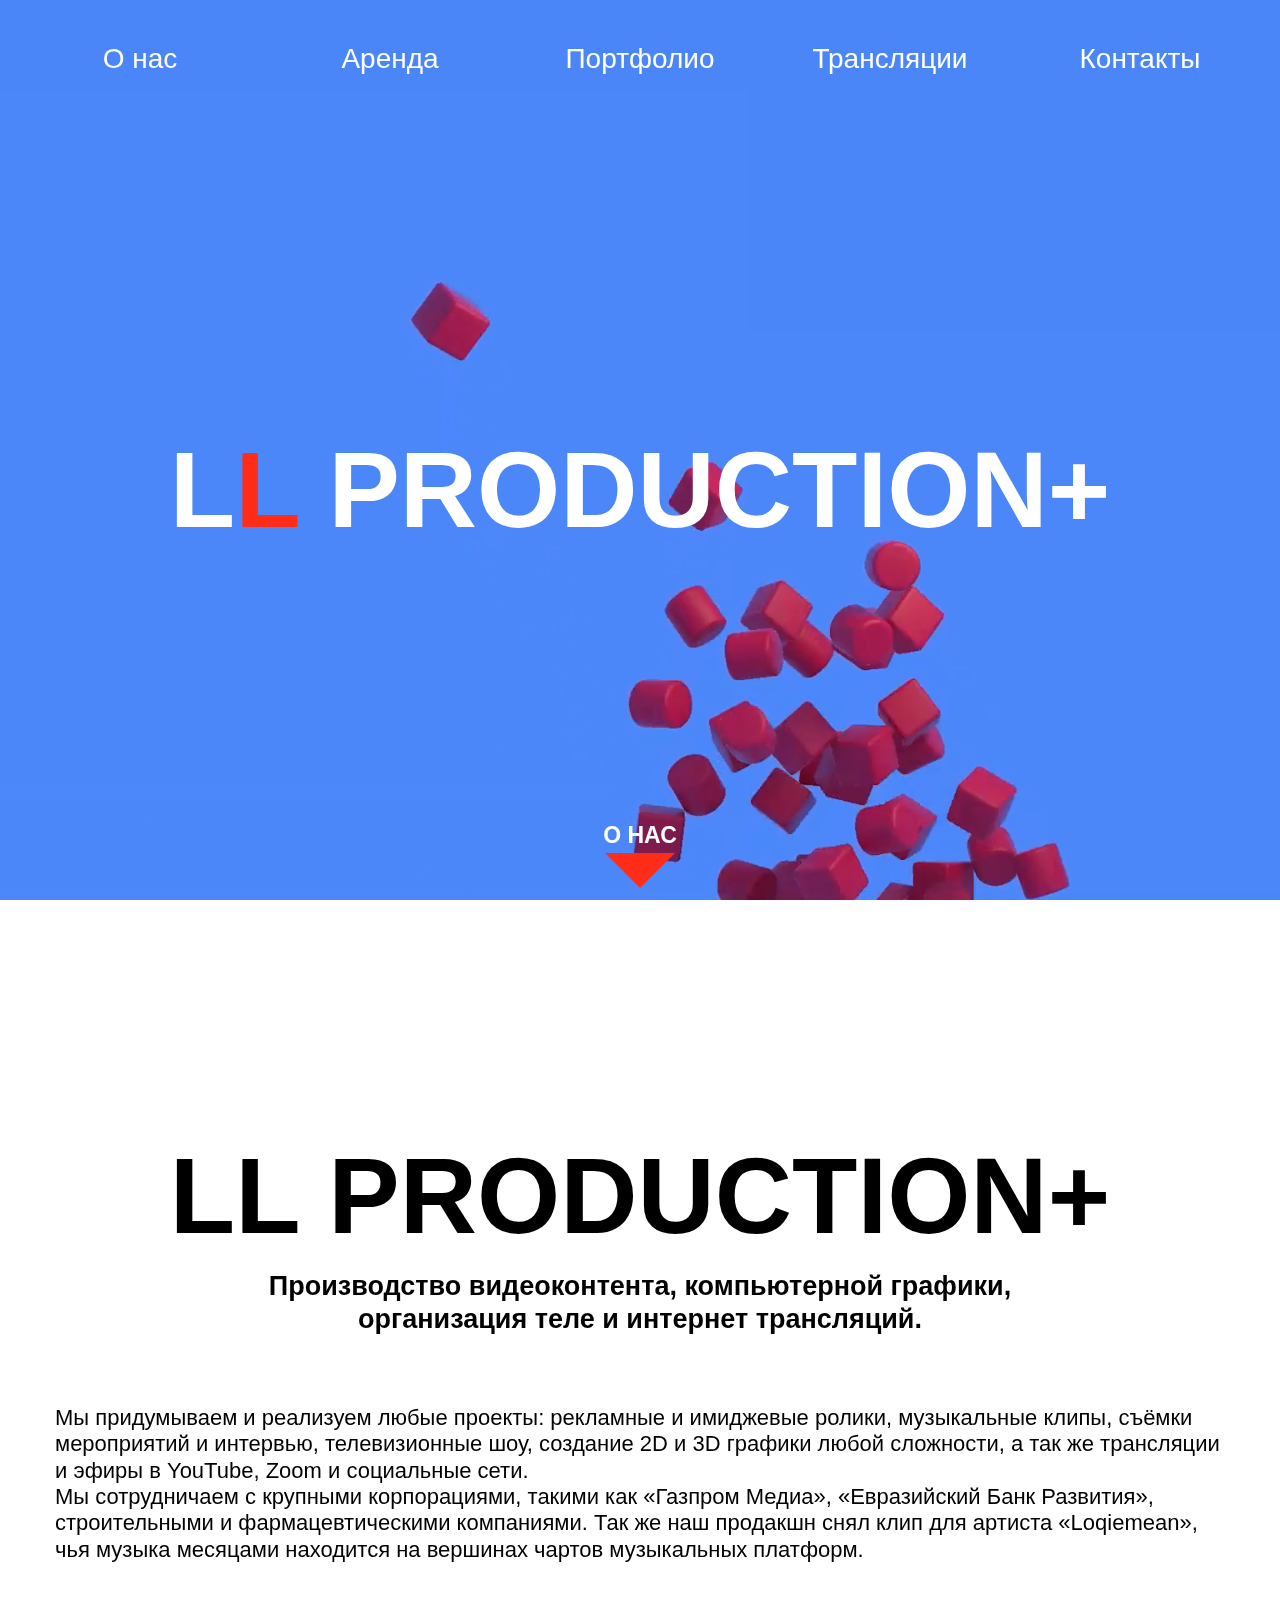
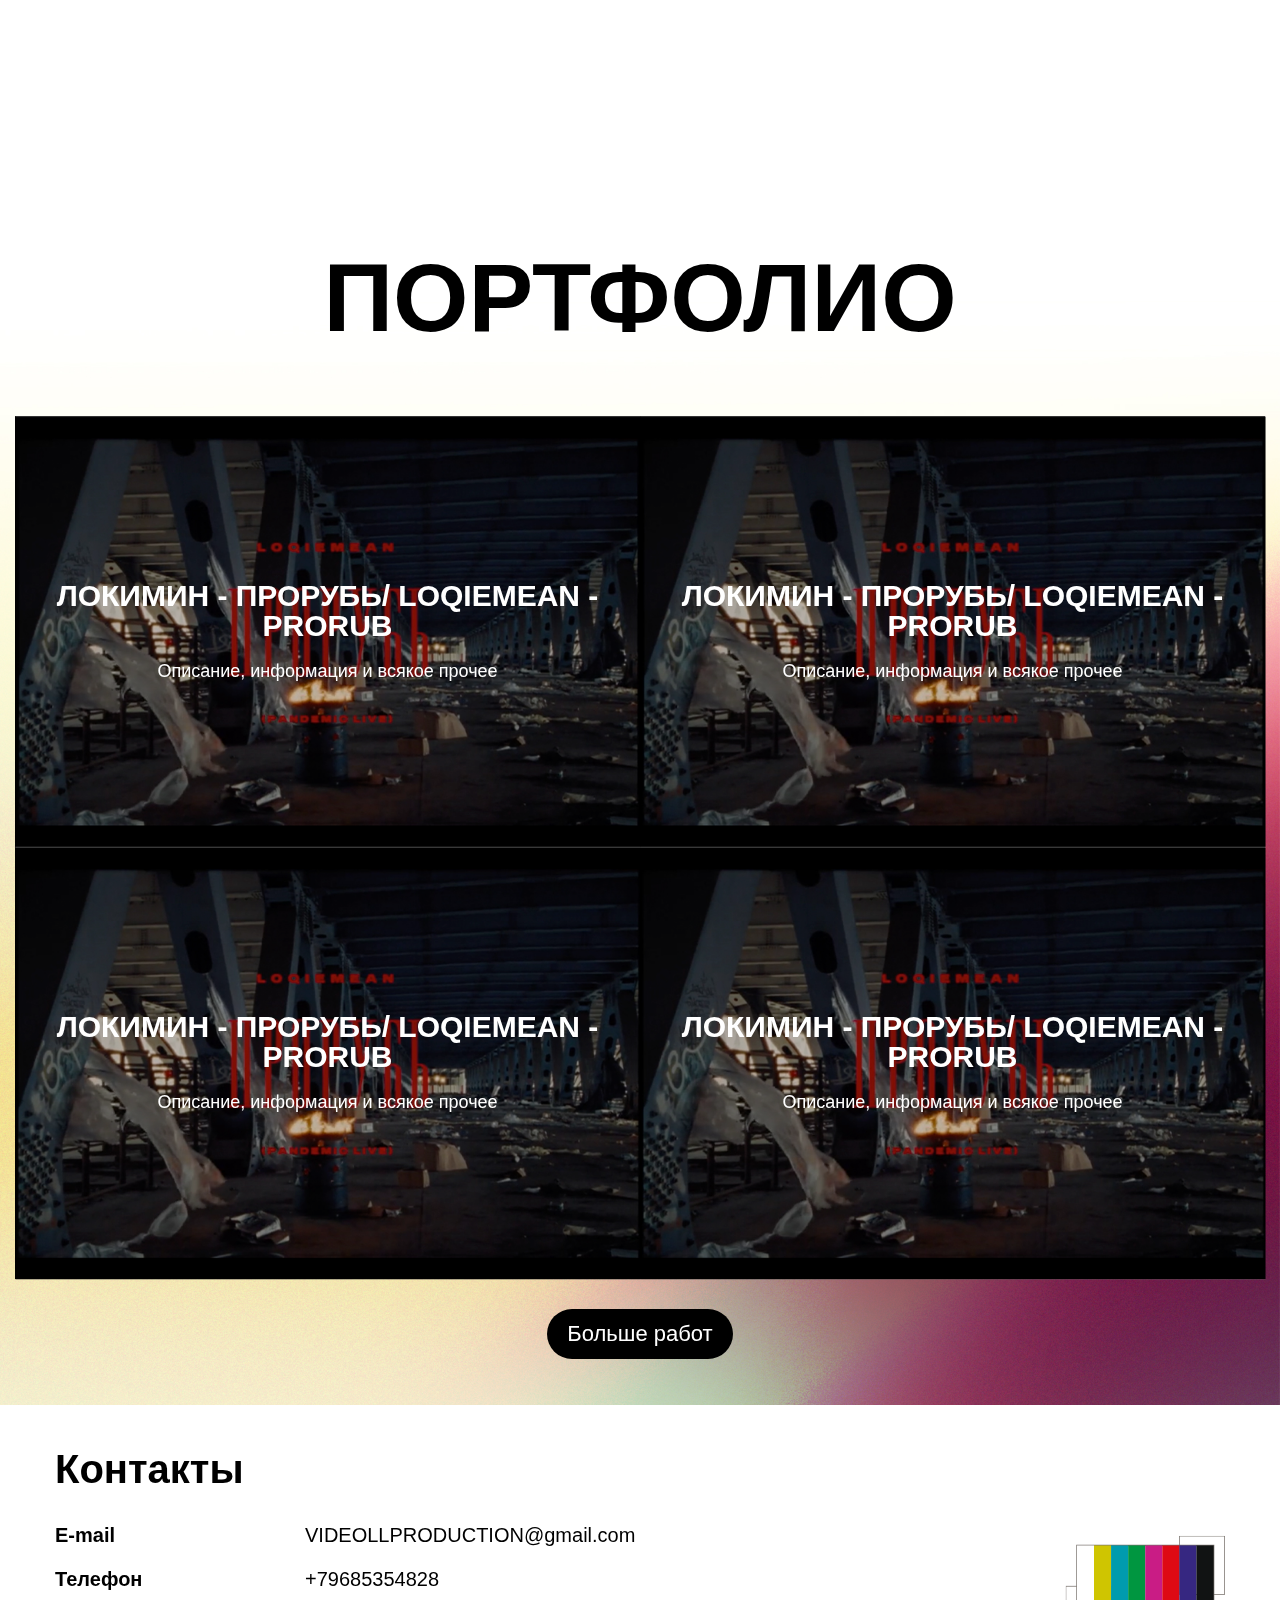
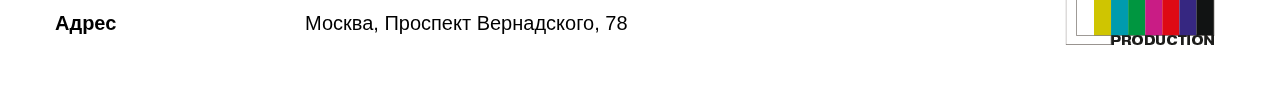
==== commit 257bae75: "k" ====
--- a/index.html
+++ b/index.html
@@ -15,9 +15,9 @@
             <div class="container container--fluid">
                 <nav class="navbar">
                     <ul class="navbar__list">
-                        <li class="navbar__item"><a href="#" class="navbar__link">О нас</a></li>
+                        <li class="navbar__item"><a href="index.html" class="navbar__link">О нас</a></li>
                         <li class="navbar__item"><a href="#" class="navbar__link">Аренда</a></li>
-                        <li class="navbar__item"><a href="#" class="navbar__link">Портфолио</a></li>
+                        <li class="navbar__item"><a href="portfolio.html" class="navbar__link">Портфолио</a></li>
                         <li class="navbar__item"><a href="#" class="navbar__link">Трансляции</a></li>
                         <li class="navbar__item"><a href="#" class="navbar__link">Контакты</a></li>
                     </ul>
@@ -64,50 +64,88 @@
                 <h2 class="portfolio__title title">
                     портфолио
                 </h2>
-                <div class="portfolio-items">
-                    <div class="portfolio-item">
-                        <div class="portfolio-video-wrapper">
-                            <iframe class="ssa"
+                <div class="portfolio__items">
+                    <div class="portfolio__item">
+                        <div class="portfolio__info" style="background-image: url(./img/portfolio-img.jpg);">
+                            <div class="portfolio__name">
+                                Локимин - Прорубь/
+                                Loqiemean - prorub
+                            </div>
+                            <div class="portfolio__descr">
+                                Описание, информация и всякое прочее
+                            </div>
+                        </div>
+                        <div class="portfolio__play"></div>
+                        <div class="portfolio__iframe">
+                            <iframe class="video-frame"
                                 src="https://player.vimeo.com/video/395016201?autoplay=0&amp;controls=1&amp;autopause=0"
                                 allowfullscreen="" title="vimeo395016201" allow="autoplay; fullscreen"></iframe>
                         </div>
-                        <div class="portfolio__play">
-                            <img src="img/play.png" alt="play">
-                        </div>
-                        <div class="portfolio__about">
-                            <div class="portfolio__about-title">
+                    </div>
+                    <div class="portfolio__item">
+                        <div class="portfolio__info" style="background-image: url(./img/portfolio-img.jpg);">
+                            <div class="portfolio__name">
                                 Локимин - Прорубь/
                                 Loqiemean - prorub
                             </div>
-                            <div class="portfolio__sub-title">
+                            <div class="portfolio__descr">
                                 Описание, информация и всякое прочее
                             </div>
                         </div>
-                        <div class="portfolio__video-bg" style="background-image: url(./img/portfolio-img.jpg);">
+                        <div class="portfolio__play"></div>
+                        <div class="portfolio__iframe">
+                            <iframe class="video-frame"
+                                src="https://player.vimeo.com/video/395016201?autoplay=0&amp;controls=1&amp;autopause=0"
+                                allowfullscreen="" title="vimeo395016201" allow="autoplay; fullscreen"></iframe>
                         </div>
                     </div>
-                    <div class="portfolio-item">
-                        <div class="portfolio-video-wrapper">
-                            <iframe
-                                src="https://player.vimeo.com/video/395016201?autoplay=0&amp;controls=1&amp;autopause=0"
-                                allowfullscreen="" title="vimeo395016201" allow="autoplay; fullscreen"></iframe>
-                        </div>    
-                        <div class="portfolio__play">
-                            <img src="img/play.png" alt="play">
-                        </div>
-                        <div class="portfolio__about">
-                            <div class="portfolio__about-title">
+                    <div class="portfolio__item">
+                        <div class="portfolio__info" style="background-image: url(./img/portfolio-img.jpg);">
+                            <div class="portfolio__name">
                                 Локимин - Прорубь/
                                 Loqiemean - prorub
                             </div>
-                            <div class="portfolio__sub-title">
+                            <div class="portfolio__descr">
                                 Описание, информация и всякое прочее
                             </div>
                         </div>
-                        <div class="portfolio__video-bg" style="background-image: url(./img/portfolio-img.jpg);">
+                        <div class="portfolio__play"></div>
+                        <div class="portfolio__iframe">
+                            <iframe class="video-frame"
+                                src="https://player.vimeo.com/video/395016201?autoplay=0&amp;controls=1&amp;autopause=0"
+                                allowfullscreen="" title="vimeo395016201" allow="autoplay; fullscreen"></iframe>
+                        </div>
+                    </div>
+                    <div class="portfolio__item">
+                        <div class="portfolio__info" style="background-image: url(./img/portfolio-img.jpg);">
+                            <div class="portfolio__name">
+                                Локимин - Прорубь/
+                                Loqiemean - prorub
+                            </div>
+                            <div class="portfolio__descr">
+                                Описание, информация и всякое прочее
+                            </div>
+                        </div>
+                        <div class="portfolio__play"></div>
+                        <div class="portfolio__iframe">
+                            <iframe class="video-frame"
+                                src="https://player.vimeo.com/video/395016201?autoplay=0&amp;controls=1&amp;autopause=0"
+                                allowfullscreen="" title="vimeo395016201" allow="autoplay; fullscreen"></iframe>
                         </div>
                     </div>
                 </div>
+                <div class="portfolio__more-btn">
+                    <a href="portfolio.html" class="btn btn--more">Больше работ</a>
+                </div>
+            </div>
+            <div class="portfolio__bg">
+                <picture>
+                    <source media="(max-width:768px)" srcset="img/gradient-mob.webp" type="image/webp">
+                    <source srcset="img/gradient.webp" type="image/webp">
+                    <source media="(max-width:768px)" srcset="img/gradient-mob.jpg" type="image/jpg">
+                    <source srcset="img/gradient.jpg" type="image/jpg">
+                    <img class="img-fluid" src="img/gradient.jpg">
+                </picture>
             </div>
         </section>
         <footer class="footer">
@@ -119,13 +157,17 @@
                         </div>
                         <div class="contacts__items">
                             <div class="contacts__address">
-                                <a href="mailto:email@bk.ru">E-mail</a>
+                                <span class="contacts__address-name">E-mail</span>
+                                <a href="mailto:email@bk.ru"
+                                    class="contacts__address-action">VIDEOLLPRODUCTION@gmail.com</a>
                             </div>
                             <div class="contacts__address">
-                                <a href="tel:+77777">Телефон</a>
+                                <span class="contacts__address-name">Телефон</span>
+                                <a href="tel:+79685354828" class="contacts__address-action">+79685354828</a>
                             </div>
                             <div class="contacts__address">
-                                <span>Адрес</span>
+                                <span class="contacts__address-name">Адрес</span>
+                                <span class="contacts__address-action">Москва, Проспект Вернадского, 78</span>
                             </div>
                             <div class="contacts__logo">
                                 <img src="img/footer-logo.png" alt="logo">
@@ -137,7 +179,7 @@
         </footer>
     </div>
     <script src="js/smooth-scroll.min.js"></script>
-    <script src="https://player.vimeo.com/api/player.js"></script>
+    <script src="js/vimeo.js"></script>
     <script src="js/main.js"></script>
 </body>
 
--- a/css/style.min.css
+++ b/css/style.min.css
@@ -1 +1,2 @@
-*,:after,:before{-webkit-box-sizing:border-box;box-sizing:border-box}html{line-height:1.2;-webkit-text-size-adjust:100%;-ms-text-size-adjust:100%;text-rendering:optimizeLegibility;scroll-behavior:smooth}body{margin:0;font-family:AvenirNextCy,sans-serif,-apple-system,BlinkMacSystemFont,"Segoe UI";font-weight:400;font-size:23px;color:#fff;-webkit-backface-visibility:hidden;backface-visibility:hidden;-webkit-tap-highlight-color:transparent;-webkit-touch-callout:none;-webkit-font-smoothing:antialiased;-moz-osx-font-smoothing:grayscale}ul{margin:0;padding:0;list-style:none}img,svg{vertical-align:middle}img{border:none}svg:not(:root){overflow:hidden}button,input,optgroup,select,textarea{font-family:inherit;font-size:100%;line-height:1.2;margin:0}a{text-decoration:none}button,input{overflow:visible}input:-webkit-autofill,input:-webkit-autofill:active,input:-webkit-autofill:focus,input:-webkit-autofill:hover{font-size:inherit;-webkit-box-shadow:0 0 0 40px #fff inset;box-shadow:0 0 0 40px #fff inset}button,select{text-transform:none}[type=button],[type=reset],[type=submit],button{-webkit-appearance:button}p{margin:0}.page{width:100%;max-width:100%;overflow:hidden;position:relative}.container{width:100%;max-width:1200px;padding:0 15px;margin:0 auto}.container--fluid{max-width:1630px}.title{font-size:97px;font-weight:700;text-transform:uppercase;text-align:center;margin:0}.btn{display:inline-block;text-align:center;text-decoration:none;padding:0;cursor:pointer;color:#fff;background-color:transparent;border:none;line-height:1;position:relative;overflow:hidden;outline:0;-webkit-transition:all .2s ease-in;-o-transition:all .2s ease-in;transition:all .2s ease-in}.btn--burger{display:none;border-radius:50%;background-color:#ff2d18;width:50px;height:50px;-webkit-transition:background-color .15s ease-out;-o-transition:background-color .15s ease-out;transition:background-color .15s ease-out}.btn--burger span{width:30px;height:2px;background-color:#fff;position:absolute;left:calc(50% - 15px)}.btn--burger span:nth-child(1){top:15px;-webkit-transition:-webkit-transform .25s ease;transition:-webkit-transform .25s ease;-o-transition:transform .25s ease;transition:transform .25s ease;transition:transform .25s ease,-webkit-transform .25s ease}.btn--burger span:nth-child(2){top:24px;-webkit-transition:opacity .15s ease-out;-o-transition:opacity .15s ease-out;transition:opacity .15s ease-out}.btn--burger span:nth-child(3){top:33px;-webkit-transition:-webkit-transform .25s ease;transition:-webkit-transform .25s ease;-o-transition:transform .25s ease;transition:transform .25s ease;transition:transform .25s ease,-webkit-transform .25s ease}.btn--burger.active{background-color:transparent}.btn--burger.active span:nth-child(1){top:12px;-webkit-transform:rotate(45deg);-ms-transform:rotate(45deg);transform:rotate(45deg);-webkit-transform-origin:top left;-ms-transform-origin:top left;transform-origin:top left;left:calc(50% - 10px)}.btn--burger.active span:nth-child(2){opacity:0}.btn--burger.active span:nth-child(3){-webkit-transform:rotate(-45deg);-ms-transform:rotate(-45deg);transform:rotate(-45deg);-webkit-transform-origin:bottom left;-ms-transform-origin:bottom left;transform-origin:bottom left;left:calc(50% - 10px)}.stop-scroll{overflow:hidden}.header{position:absolute;width:100%;z-index:19;padding-top:42px}.navbar__list{display:-webkit-box;display:-webkit-flex;display:-ms-flexbox;display:flex;-webkit-box-pack:justify;-webkit-justify-content:space-between;-ms-flex-pack:justify;justify-content:space-between;-webkit-box-align:center;-webkit-align-items:center;-ms-flex-align:center;align-items:center}.navbar__item+.navbar__item{margin-left:10px}.navbar__link{font-size:32px;color:#fff;-webkit-transition:color .2s linear;-o-transition:color .2s linear;transition:color .2s linear}.navbar__link:hover{color:#ececec}.intro{height:100vh;height:calc(var(--vh,1vh) * 100);min-height:500px}.intro__btn,.intro__title{position:absolute;text-transform:uppercase;text-align:center;font-weight:700;width:100%}.intro__title{font-size:107px;top:50%;left:0;-webkit-transform:translateY(-50%);-ms-transform:translateY(-50%);transform:translateY(-50%);z-index:2;margin:40px 0 0;pointer-events:none}.intro__title span{color:#ff2d18}.intro__btn{z-index:3;bottom:0;margin-bottom:50px;color:#fff}.intro__btn:after{content:"";width:0;height:0;position:absolute;border-top:35px solid #ff2d18;border-left:35px solid transparent;border-right:35px solid transparent;bottom:calc(-100% - 10px);right:50%;-webkit-transform:translateX(50%);-ms-transform:translateX(50%);transform:translateX(50%)}.intro__slider{height:100%}.intro__inner{position:relative;width:100%;height:100%}.intro__video{position:absolute;top:0;left:0;-webkit-backface-visibility:hidden;backface-visibility:hidden;overflow:hidden;min-width:100%;min-height:100%}.intro__video video{position:absolute;top:0;left:0;width:100%;height:auto;min-width:100%;min-height:100%;-o-object-fit:cover;object-fit:cover;-webkit-transform:none;-ms-transform:none;transform:none}.about{color:#000;padding:100px 0;display:-webkit-box;display:-webkit-flex;display:-ms-flexbox;display:flex;-webkit-box-align:center;-webkit-align-items:center;-ms-flex-align:center;align-items:center;min-height:calc(var(--vh,1vh) * 100)}.about__sub-title{font-size:27px;text-align:center;margin:10px auto 70px;max-width:900px;font-weight:700}.about__text{font-size:22px;margin-bottom:5px}.about__title{font-size:107px}.portfolio--section{background:-webkit-gradient(linear,left top,right top,color-stop(21%,#ff2d18),color-stop(21%,#006278));background:-o-linear-gradient(left,#ff2d18 21% 21%,#006278 21%);background:linear-gradient(to right,#ff2d18 21% 21%,#006278 21%)}.portfolio--section .portfolio__title{margin-bottom:60px}.portfolio--section .container--fluid{padding-top:40px;padding-bottom:40px;background:-webkit-gradient(linear,left top,right top,color-stop(21%,#ff2d18),color-stop(21%,#006278));background:-o-linear-gradient(left,#ff2d18 21% 21%,#006278 21%);background:linear-gradient(to right,#ff2d18 21% 21%,#006278 21%)}.portfolio-video-wrapper{position:relative;width:100%;padding-top:59%;background-color:#000}.portfolio-items{overflow:hidden}.portfolio__video-bg{position:absolute;top:0;left:0;width:100%;padding-top:59%;z-index:1;overflow:hidden;background-size:cover;background-position:center;background-repeat:no-repeat}.portfolio-item{position:relative;width:50%}.portfolio-item+.portfolio-item{margin-top:40px}.portfolio-item iframe{border:0;width:100%;height:100%;position:absolute;top:0;left:0;opacity:0}.portfolio-item.active iframe{opacity:1}.portfolio-item.active .portfolio__video-bg{display:none}.portfolio-item.active .portfolio__play{display:none}.portfolio-item.active .portfolio__about{color:#006278;-webkit-transform:translate(60%,-50%);-ms-transform:translate(60%,-50%);transform:translate(60%,-50%)}.portfolio-item:hover .portfolio__about{color:#006278;-webkit-transform:translate(60%,-50%);-ms-transform:translate(60%,-50%);transform:translate(60%,-50%)}.portfolio__play{position:absolute;top:0;left:0;width:100%;height:100%;cursor:pointer;display:-webkit-box;display:-webkit-flex;display:-ms-flexbox;display:flex;-webkit-box-align:center;-webkit-align-items:center;-ms-flex-align:center;align-items:center;-webkit-box-pack:center;-webkit-justify-content:center;-ms-flex-pack:center;justify-content:center;z-index:2}.portfolio__play img{width:100%;max-width:80px;height:auto}.portfolio__img{display:none}.portfolio__about{color:#ff2d18;z-index:3;background-color:#fff;padding:30px 45px;width:100%;position:absolute;top:50%;left:40%;-webkit-transition:color .5s linear,-webkit-transform .3s linear;transition:color .5s linear,-webkit-transform .3s linear;-o-transition:transform .3s linear,color .5s linear;transition:transform .3s linear,color .5s linear;transition:transform .3s linear,color .5s linear,-webkit-transform .3s linear;-webkit-transform:translateY(-50%);-ms-transform:translateY(-50%);transform:translateY(-50%)}.portfolio__about:after{content:"";position:absolute;top:0;right:5px;width:100%;height:100%;background-color:#fff;-webkit-transform:translateX(100%);-ms-transform:translateX(100%);transform:translateX(100%)}.portfolio__about-title{font-size:38px;font-weight:700;text-transform:uppercase;line-height:1;margin-bottom:20px}.portfolio__sub-title{font-size:20px}.contacts__title{font-size:40px;font-weight:700;color:#000;margin-bottom:30px}.contacts__items{position:relative;padding-right:170px}.contacts__address{margin-bottom:20px}.contacts__address a,.contacts__address span{font-size:22px;color:#000}.contacts__address a{-webkit-transition:color .2s linear;-o-transition:color .2s linear;transition:color .2s linear}.contacts__address a:hover{color:#272727}.contacts__logo{position:absolute;bottom:0;right:0;max-width:160px;width:100%;height:auto}.contacts__logo img{max-width:100%;width:100%;height:auto}.footer{padding:40px 0}@media screen and (max-width:1024px){.title{font-size:77px}.navbar__link{font-size:24px}.about__title,.intro__title{font-size:87px}.about__sub-title{font-size:22px;margin-bottom:50px}.about__text{font-size:20px}.portfolio__about-title{font-size:30px;margin-bottom:10px}.portfolio__sub-title{font-size:18px}.portfolio__about{padding:15px 25px}}@media screen and (max-width:768px){.title{font-size:37px}.btn--burger{display:inline-block}.navbar{display:none}.header{position:fixed;text-align:right;padding-top:20px;overflow:auto}.header.active{height:100vh;height:calc(var(--vh,1vh) * 100);background-color:#006278}.header.active .navbar{margin:50px -15px 0;width:100%;height:calc(100% - 70px);display:block;position:absolute}.navbar__list{display:-webkit-box;display:-webkit-flex;display:-ms-flexbox;display:flex;-webkit-box-orient:vertical;-webkit-box-direction:normal;-webkit-flex-direction:column;-ms-flex-direction:column;flex-direction:column;height:100%;-webkit-box-pack:center;-webkit-justify-content:center;-ms-flex-pack:center;justify-content:center}.navbar__item,.navbar__item+.navbar__item{margin:0 0 20px}.navbar__link{font-size:20px}.about__title,.intro__title{font-size:47px}.intro__btn{font-size:20px;margin-bottom:40px}.intro__btn::after{border-top-width:25px;border-left-width:25px;border-right-width:25px;bottom:calc(-100% - 5px)}.about{padding:50px 0}.about__sub-title{font-size:18px;margin-bottom:30px}.about__text{font-size:16px}.portfolio-item{width:100%}.portfolio-item.active .portfolio__about{-webkit-transform:translate(0,0);-ms-transform:translate(0,0);transform:translate(0,0)}.portfolio-item:hover .portfolio__about{-webkit-transform:translate(0,0);-ms-transform:translate(0,0);transform:translate(0,0)}.portfolio__about{position:static;-webkit-transform:translate(0,0);-ms-transform:translate(0,0);transform:translate(0,0)}.portfolio__about::after{content:none}.portfolio__play{height:0%;padding-top:59%}.portfolio__play img{position:absolute;top:50%;-webkit-transform:translateY(-50%);-ms-transform:translateY(-50%);transform:translateY(-50%);max-width:45px}.portfolio--section .portfolio__title{margin-bottom:30px}.portfolio__about{padding:10px 15px}.portfolio__about-title{font-size:22px}.portfolio__sub-title{font-size:16px}.contacts__title{font-size:25px}.contacts__logo{max-width:100px}.contacts__items{padding-right:110px}.contacts__address a,.contacts__address span{font-size:20px}.footer{padding:20px 0}}@media screen and (max-width:380px){.about__title,.intro__title{font-size:34px}.title{font-size:27px}.contacts__title{font-size:23px}.contacts__address a,.contacts__address span{font-size:18px}}
+*,:after,:before{-webkit-box-sizing:border-box;box-sizing:border-box}html{line-height:1.2;-webkit-text-size-adjust:100%;-ms-text-size-adjust:100%;text-rendering:optimizeLegibility;scroll-behavior:smooth}body{margin:0;font-family:AvenirNextCy,sans-serif,-apple-system,BlinkMacSystemFont,"Segoe UI";font-weight:400;font-size:23px;color:#fff;-webkit-backface-visibility:hidden;backface-visibility:hidden;-webkit-tap-highlight-color:transparent;-webkit-touch-callout:none;-webkit-font-smoothing:antialiased;-moz-osx-font-smoothing:grayscale}ul{margin:0;padding:0;list-style:none}img,svg{vertical-align:middle}img{border:none}svg:not(:root){overflow:hidden}button,input,optgroup,select,textarea{font-family:inherit;font-size:100%;line-height:1.2;margin:0}a{text-decoration:none}button,input{overflow:visible}input:-webkit-autofill,input:-webkit-autofill:active,input:-webkit-autofill:focus,input:-webkit-autofill:hover{font-size:inherit;-webkit-box-shadow:0 0 0 40px #fff inset;box-shadow:0 0 0 40px #fff inset}button,select{text-transform:none}[type=button],[type=reset],[type=submit],button{-webkit-appearance:button}p{margin:0}.page{width:100%;max-width:100%;overflow:hidden;position:relative}.container{width:100%;max-width:1200px;padding:0 15px;margin:0 auto}.container--fluid{max-width:1630px}.title{font-size:97px;font-weight:700;text-transform:uppercase;text-align:center;margin:0;color:#000}.btn{display:inline-block;text-align:center;text-decoration:none;font-size:22px;padding:0;cursor:pointer;color:#fff;background-color:transparent;border:none;line-height:1;position:relative;overflow:hidden;outline:0;-webkit-transition:all .2s ease-in;-o-transition:all .2s ease-in;transition:all .2s ease-in}.btn:active,.btn:focus,.btn:hover{outline:0}.btn--burger{display:none;border-radius:50%;background-color:#ff2d18;width:50px;height:50px;-webkit-transition:background-color .15s ease-out;-o-transition:background-color .15s ease-out;transition:background-color .15s ease-out}.btn--burger span{width:30px;height:2px;background-color:#fff;position:absolute;left:calc(50% - 15px)}.btn--burger span:nth-child(1){top:15px;-webkit-transition:-webkit-transform .25s ease;transition:-webkit-transform .25s ease;-o-transition:transform .25s ease;transition:transform .25s ease;transition:transform .25s ease,-webkit-transform .25s ease}.btn--burger span:nth-child(2){top:24px;-webkit-transition:opacity .15s ease-out;-o-transition:opacity .15s ease-out;transition:opacity .15s ease-out}.btn--burger span:nth-child(3){top:33px;-webkit-transition:-webkit-transform .25s ease;transition:-webkit-transform .25s ease;-o-transition:transform .25s ease;transition:transform .25s ease;transition:transform .25s ease,-webkit-transform .25s ease}.btn--burger.active{background-color:transparent}.btn--burger.active span:nth-child(1){top:12px;-webkit-transform:rotate(45deg);-ms-transform:rotate(45deg);transform:rotate(45deg);-webkit-transform-origin:top left;-ms-transform-origin:top left;transform-origin:top left;left:calc(50% - 10px)}.btn--burger.active span:nth-child(2){opacity:0}.btn--burger.active span:nth-child(3){-webkit-transform:rotate(-45deg);-ms-transform:rotate(-45deg);transform:rotate(-45deg);-webkit-transform-origin:bottom left;-ms-transform-origin:bottom left;transform-origin:bottom left;left:calc(50% - 10px)}.btn--more{background-color:#000;padding:14px 20px;border-radius:30px}.btn--more:hover{-webkit-box-shadow:inset 0 0 6px 0 #fff;box-shadow:inset 0 0 6px 0 #fff;color:#fcfcfc}.stop-scroll{overflow:hidden}.header{position:absolute;width:100%;z-index:19;padding-top:42px}.navbar__list{display:-webkit-box;display:-webkit-flex;display:-ms-flexbox;display:flex;-webkit-box-pack:justify;-webkit-justify-content:space-between;-ms-flex-pack:justify;justify-content:space-between;-webkit-box-align:center;-webkit-align-items:center;-ms-flex-align:center;align-items:center}.navbar__item{-webkit-box-flex:0;-webkit-flex:0 0 20%;-ms-flex:0 0 20%;flex:0 0 20%;max-width:20%;text-align:center}.navbar__link{margin:0 4px;font-size:28px;color:#fff;-webkit-transition:color .2s linear;-o-transition:color .2s linear;transition:color .2s linear}.navbar__link:hover{color:#ececec}.intro{height:100vh;height:calc(var(--vh,1vh) * 100);min-height:500px}.intro__btn,.intro__title{position:absolute;text-transform:uppercase;text-align:center;font-weight:700;width:100%}.intro__title{padding:0 15px;font-size:107px;top:50%;left:0;-webkit-transform:translateY(-50%);-ms-transform:translateY(-50%);transform:translateY(-50%);z-index:2;margin:40px 0 0;pointer-events:none}.intro__title span{color:#ff2d18}.intro__btn{z-index:3;bottom:0;margin-bottom:50px;color:#fff}.intro__btn:after{content:"";width:0;height:0;position:absolute;border-top:35px solid #ff2d18;border-left:35px solid transparent;border-right:35px solid transparent;bottom:calc(-100% - 10px);right:50%;-webkit-transform:translateX(50%);-ms-transform:translateX(50%);transform:translateX(50%)}.intro__slider{height:100%}.intro__inner{position:relative;width:100%;height:100%}.intro__video{position:absolute;top:0;left:0;-webkit-backface-visibility:hidden;backface-visibility:hidden;overflow:hidden;min-width:100%;min-height:100%}.intro__video video{position:absolute;top:0;left:0;width:100%;height:auto;min-width:100%;min-height:100%;-o-object-fit:cover;object-fit:cover;-webkit-transform:none;-ms-transform:none;transform:none}.about{color:#000;padding:100px 0;display:-webkit-box;display:-webkit-flex;display:-ms-flexbox;display:flex;-webkit-box-align:center;-webkit-align-items:center;-ms-flex-align:center;align-items:center;min-height:calc(var(--vh,1vh) * 100)}.about__sub-title{font-size:27px;text-align:center;margin:10px auto 70px;max-width:900px;font-weight:700}.about__text{font-size:22px;margin-bottom:5px}.about__title{font-size:107px}.portfolio{position:relative}.portfolio--section .portfolio__title{margin-bottom:60px}.portfolio--section .container--fluid{padding-top:40px;padding-bottom:40px}.portfolio__bg{background-image:url(../img/gradient.jpg);background-position:center 40%;background-size:cover;background-repeat:no-repeat;position:absolute;top:0;right:0;width:100%;height:100%;overflow:hidden;z-index:-1}.portfolio__bg img{display:none;max-width:100%;height:auto;width:100%}.portfolio__items{display:-webkit-box;display:-webkit-flex;display:-ms-flexbox;display:flex;-webkit-box-align:center;-webkit-align-items:center;-ms-flex-align:center;align-items:center;-webkit-flex-wrap:wrap;-ms-flex-wrap:wrap;flex-wrap:wrap}.portfolio__item{position:relative;-webkit-box-flex:0;-webkit-flex:0 0 50%;-ms-flex:0 0 50%;flex:0 0 50%}.portfolio__item:hover .portfolio__descr{color:#c5c5c5}.portfolio__item.active .portfolio__info,.portfolio__item.active .portfolio__play{display:none}.portfolio__play{position:absolute;top:0;left:0;width:100%;height:100%;z-index:6;cursor:pointer}.portfolio__info{width:100%;height:100%;position:absolute;top:50%;left:50%;-webkit-transform:translate(-50%,-50%);-ms-transform:translate(-50%,-50%);transform:translate(-50%,-50%);overflow:auto;display:-webkit-box;display:-webkit-flex;display:-ms-flexbox;display:flex;-webkit-box-align:center;-webkit-align-items:center;-ms-flex-align:center;align-items:center;-webkit-box-pack:center;-webkit-justify-content:center;-ms-flex-pack:center;justify-content:center;-webkit-box-orient:vertical;-webkit-box-direction:normal;-webkit-flex-direction:column;-ms-flex-direction:column;flex-direction:column;text-align:center;z-index:4;color:#fff;background-position:center;background-size:cover;background-repeat:no-repeat;padding:15px 20px}.portfolio__info::after{content:"";position:absolute;top:0;left:0;width:100%;height:100%;background-color:rgba(0,0,0,.2);z-index:-1}.portfolio__name{font-size:30px;font-weight:700;text-transform:uppercase;line-height:1;margin-bottom:20px}.portfolio__descr{font-size:18px;-webkit-transition:color .2s linear;-o-transition:color .2s linear;transition:color .2s linear}.portfolio__iframe{position:relative;width:100%;padding-top:69%;background-color:#000;z-index:2}.video-frame{border:0;width:100%;height:100%;position:absolute;top:0;left:0}.portfolio__more-btn{text-align:center;margin:30px 0 0}.contacts__title{font-size:40px;font-weight:700;color:#000;margin-bottom:30px}.contacts__items{position:relative;padding-right:170px;font-size:20px;color:#000}.contacts__address{margin-bottom:10px;display:-webkit-box;display:-webkit-flex;display:-ms-flexbox;display:flex;-webkit-box-align:start;-webkit-align-items:flex-start;-ms-flex-align:start;align-items:flex-start;-webkit-flex-wrap:wrap;-ms-flex-wrap:wrap;flex-wrap:wrap}.contacts__address-action{color:#000;padding-bottom:10px}.contacts__address-name{font-weight:700;-webkit-box-flex:0;-webkit-flex:0 0 25%;-ms-flex:0 0 25%;flex:0 0 25%;padding:0 5px 10px 0}a.contacts__address-action{-webkit-transition:color .2s linear;-o-transition:color .2s linear;transition:color .2s linear}a.contacts__address-action:hover{color:#454545}.contacts__logo{position:absolute;bottom:0;right:0;max-width:160px;width:100%;height:auto}.contacts__logo img{max-width:100%;width:100%;height:auto}.footer{padding:40px 0}.footer--blue{background-color:#006278}.footer--blue .contacts__address a,.footer--blue .contacts__address span,.footer--blue .contacts__title{color:#fff}@media screen and (max-width:1024px){.title{font-size:77px}.navbar__link{font-size:24px}.about__title,.intro__title{font-size:87px}.about__sub-title{font-size:22px;margin-bottom:50px}.about__text{font-size:20px}}@media screen and (max-width:768px){.title{font-size:37px}.btn--burger{display:inline-block}.navbar{display:none}.header{position:fixed;text-align:right;padding-top:20px;overflow:auto}.header.active{height:100vh;height:calc(var(--vh,1vh) * 100);background-color:#006278}.header.active .navbar{margin:50px -15px 0;width:100%;height:calc(100% - 70px);display:block;position:absolute}.navbar__list{display:-webkit-box;display:-webkit-flex;display:-ms-flexbox;display:flex;-webkit-box-orient:vertical;-webkit-box-direction:normal;-webkit-flex-direction:column;-ms-flex-direction:column;flex-direction:column;height:100%;-webkit-box-pack:center;-webkit-justify-content:center;-ms-flex-pack:center;justify-content:center}.navbar__item{max-width:initial;-webkit-box-flex:initial;-webkit-flex:initial;-ms-flex:initial;flex:initial}.navbar__item,.navbar__item+.navbar__item{margin:0 0 20px}.navbar__link{font-size:20px}.about__title,.intro__title{font-size:47px}.intro__btn{font-size:20px;margin-bottom:40px}.intro__btn::after{border-top-width:25px;border-left-width:25px;border-right-width:25px;bottom:calc(-100% - 5px)}.about{padding:50px 0}.about__sub-title{font-size:18px;margin-bottom:30px}.about__text{font-size:16px}.portfolio--section .portfolio__title{margin-bottom:30px}.portfolio--section .portfolio__items{margin:0 -15px}.portfolio__bg{background-image:url(../img/gradient-mob.jpg);background-position:center;background-size:100% 100%;top:-50%;height:150%}.portfolio__item{-webkit-box-flex:0;-webkit-flex:0 0 100%;-ms-flex:0 0 100%;flex:0 0 100%}.portfolio__name{font-size:20px;margin-bottom:10px}.portfolio__descr{font-size:14px}.contacts__title{font-size:25px}.contacts__logo{max-width:100px}.contacts__items{padding-right:105px;font-size:18px}.contacts__address{-webkit-box-orient:vertical;-webkit-box-direction:normal;-webkit-flex-direction:column;-ms-flex-direction:column;flex-direction:column}.footer{padding:20px 0}}@media screen and (max-width:380px){.container{padding:0 10px}.title{font-size:27px}.about__title,.intro__title{font-size:34px}.portfolio__name{font-size:18px;margin-bottom:8px}.portfolio__descr{font-size:12px}.contacts__title{font-size:23px}.contacts__items{font-size:15px}}
+/*# sourceMappingURL=[data-uri] */
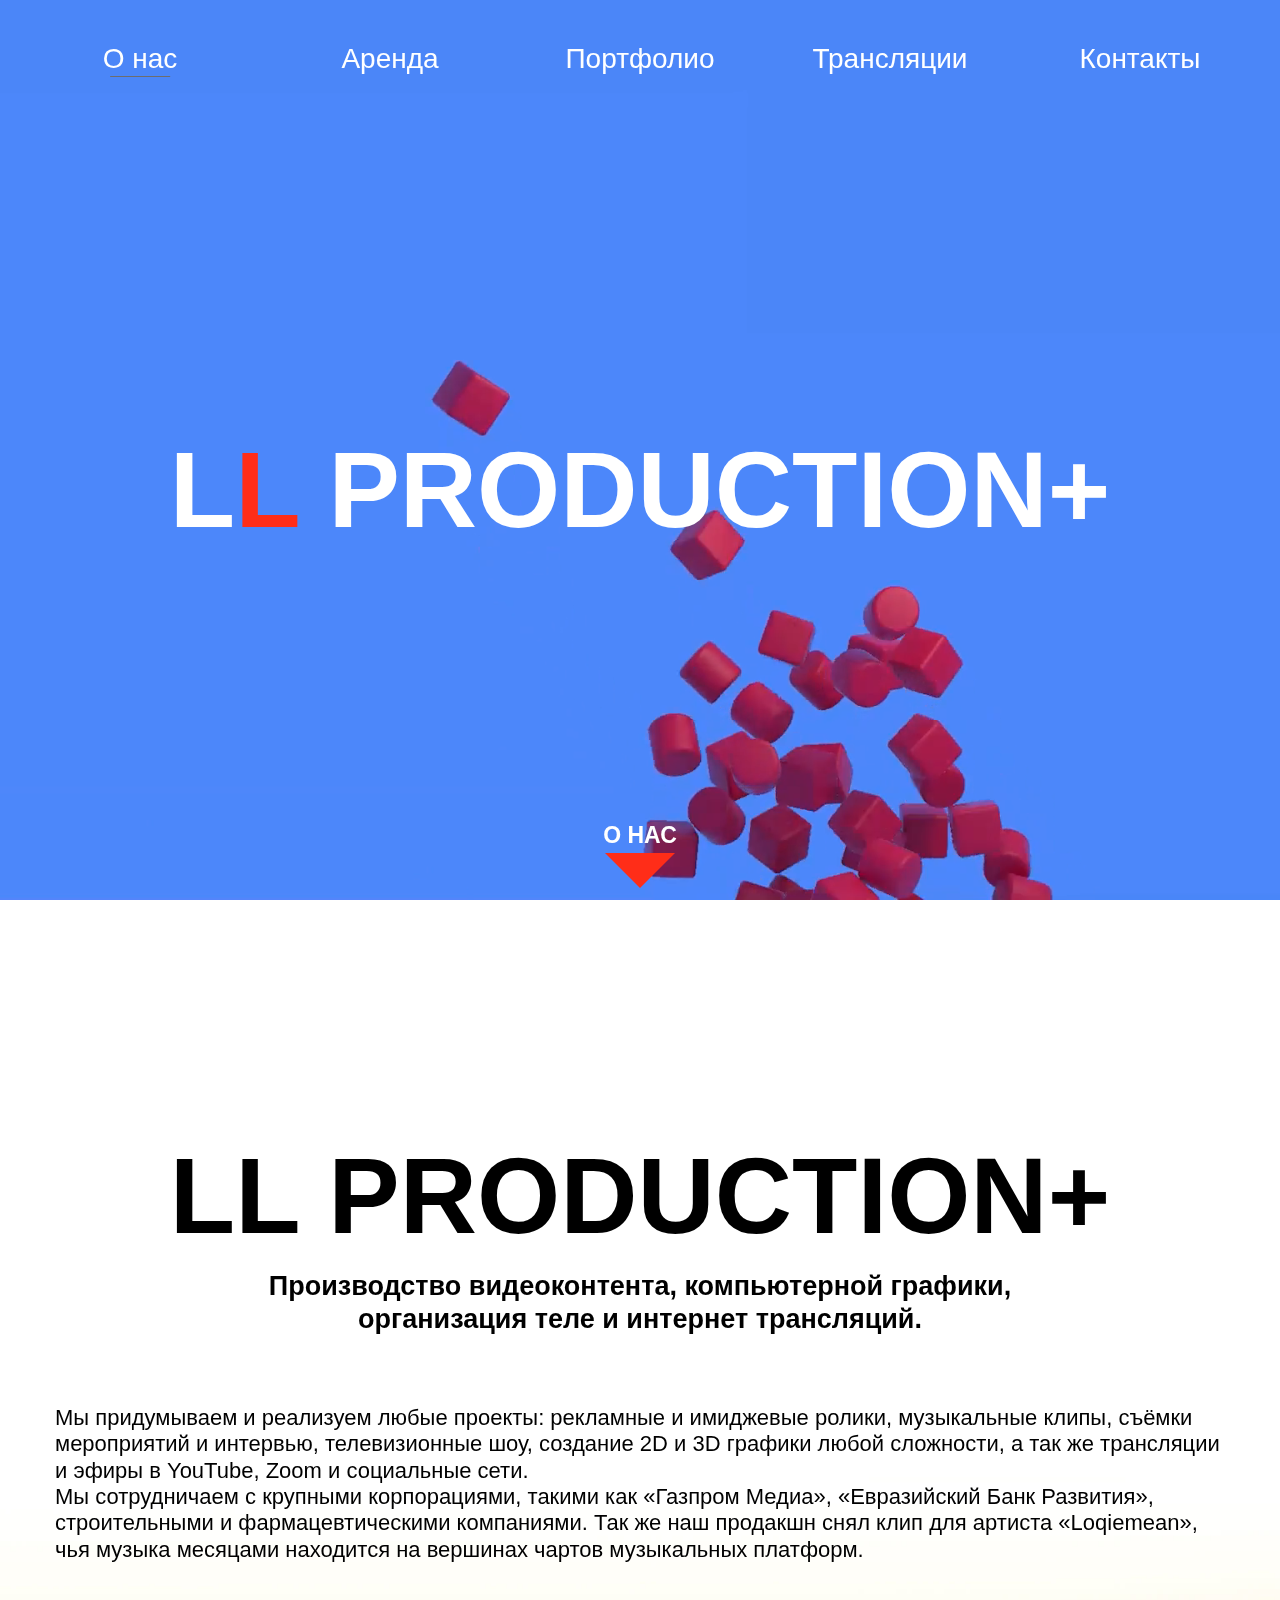
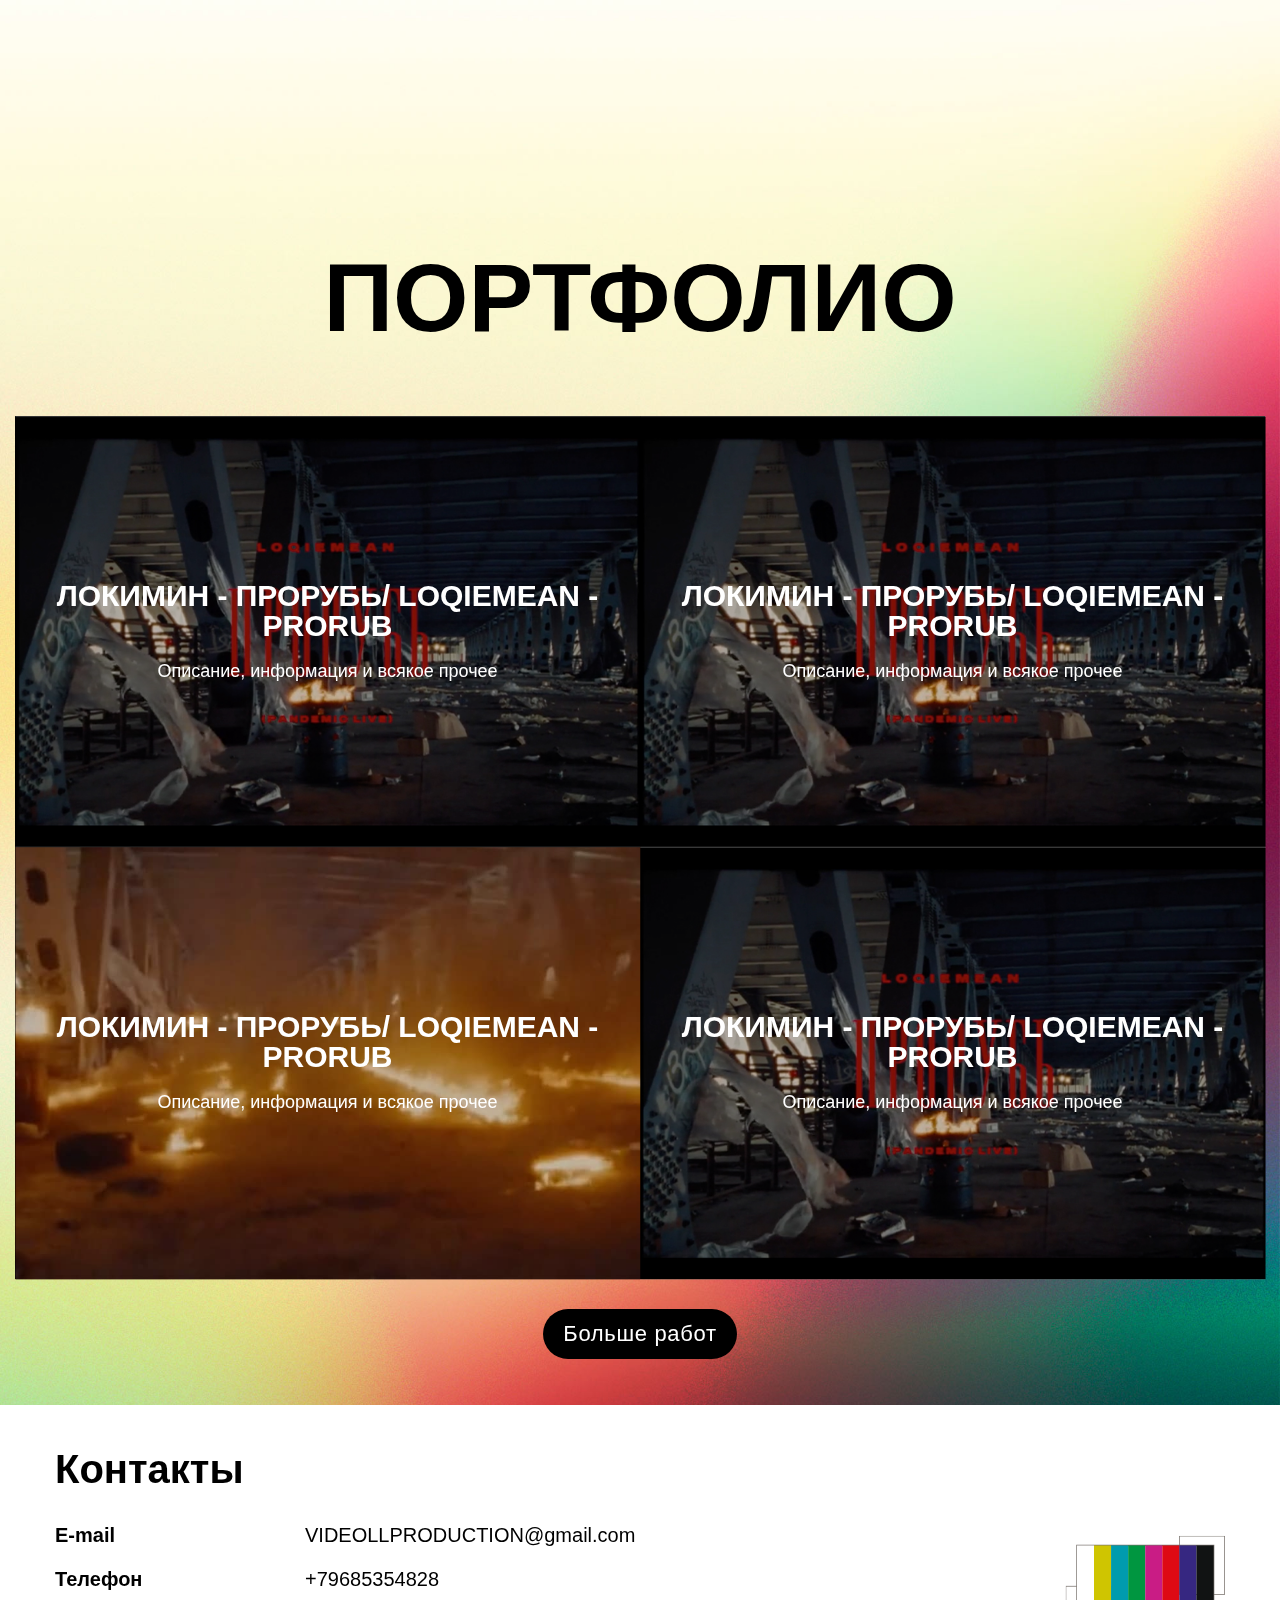
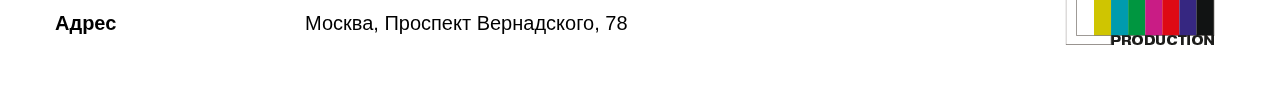
==== commit ca8bc907: "s" ====
--- a/index.html
+++ b/index.html
@@ -15,7 +15,7 @@
             <div class="container container--fluid">
                 <nav class="navbar">
                     <ul class="navbar__list">
-                        <li class="navbar__item"><a href="index.html" class="navbar__link">О нас</a></li>
+                        <li class="navbar__item"><a href="index.html" class="navbar__link active">О нас</a></li>
                         <li class="navbar__item"><a href="#" class="navbar__link">Аренда</a></li>
                         <li class="navbar__item"><a href="portfolio.html" class="navbar__link">Портфолио</a></li>
                         <li class="navbar__item"><a href="#" class="navbar__link">Трансляции</a></li>
@@ -32,7 +32,7 @@
                 <h1 class="intro__title">
                     l<span>l</span> production+
                 </h1>
-                <a data-scroll href="#aboutsection" class="intro__btn">о нас</a>
+                <a data-scroll href="#aboutsection" class="intro__btn triangle-btn">о нас</a>
                 <div class="intro__video">
                     <video autoplay muted playsinline loop>
                         <source src="video/intro-video.mp4" type="video/mp4">
@@ -100,7 +100,7 @@
                         </div>
                     </div>
                     <div class="portfolio__item">
-                        <div class="portfolio__info" style="background-image: url(./img/portfolio-img.jpg);">
+                        <div class="portfolio__info" style="background-image: url(./img/portfolio-bg.jpg);">
                             <div class="portfolio__name">
                                 Локимин - Прорубь/
                                 Loqiemean - prorub
@@ -139,13 +139,13 @@
                 </div>
             </div>
             <div class="portfolio__bg">
-                <picture>
+                <!-- <picture>
                     <source media="(max-width:768px)" srcset="img/gradient-mob.webp" type="image/webp">
                     <source srcset="img/gradient.webp" type="image/webp">
                     <source media="(max-width:768px)" srcset="img/gradient-mob.jpg" type="image/jpg">
                     <source srcset="img/gradient.jpg" type="image/jpg">
                     <img class="img-fluid" src="img/gradient.jpg">
-                </picture>
+                </picture> -->
             </div>
         </section>
         <footer class="footer">
--- a/css/style.min.css
+++ b/css/style.min.css
@@ -1,2 +1 @@
-*,:after,:before{-webkit-box-sizing:border-box;box-sizing:border-box}html{line-height:1.2;-webkit-text-size-adjust:100%;-ms-text-size-adjust:100%;text-rendering:optimizeLegibility;scroll-behavior:smooth}body{margin:0;font-family:AvenirNextCy,sans-serif,-apple-system,BlinkMacSystemFont,"Segoe UI";font-weight:400;font-size:23px;color:#fff;-webkit-backface-visibility:hidden;backface-visibility:hidden;-webkit-tap-highlight-color:transparent;-webkit-touch-callout:none;-webkit-font-smoothing:antialiased;-moz-osx-font-smoothing:grayscale}ul{margin:0;padding:0;list-style:none}img,svg{vertical-align:middle}img{border:none}svg:not(:root){overflow:hidden}button,input,optgroup,select,textarea{font-family:inherit;font-size:100%;line-height:1.2;margin:0}a{text-decoration:none}button,input{overflow:visible}input:-webkit-autofill,input:-webkit-autofill:active,input:-webkit-autofill:focus,input:-webkit-autofill:hover{font-size:inherit;-webkit-box-shadow:0 0 0 40px #fff inset;box-shadow:0 0 0 40px #fff inset}button,select{text-transform:none}[type=button],[type=reset],[type=submit],button{-webkit-appearance:button}p{margin:0}.page{width:100%;max-width:100%;overflow:hidden;position:relative}.container{width:100%;max-width:1200px;padding:0 15px;margin:0 auto}.container--fluid{max-width:1630px}.title{font-size:97px;font-weight:700;text-transform:uppercase;text-align:center;margin:0;color:#000}.btn{display:inline-block;text-align:center;text-decoration:none;font-size:22px;padding:0;cursor:pointer;color:#fff;background-color:transparent;border:none;line-height:1;position:relative;overflow:hidden;outline:0;-webkit-transition:all .2s ease-in;-o-transition:all .2s ease-in;transition:all .2s ease-in}.btn:active,.btn:focus,.btn:hover{outline:0}.btn--burger{display:none;border-radius:50%;background-color:#ff2d18;width:50px;height:50px;-webkit-transition:background-color .15s ease-out;-o-transition:background-color .15s ease-out;transition:background-color .15s ease-out}.btn--burger span{width:30px;height:2px;background-color:#fff;position:absolute;left:calc(50% - 15px)}.btn--burger span:nth-child(1){top:15px;-webkit-transition:-webkit-transform .25s ease;transition:-webkit-transform .25s ease;-o-transition:transform .25s ease;transition:transform .25s ease;transition:transform .25s ease,-webkit-transform .25s ease}.btn--burger span:nth-child(2){top:24px;-webkit-transition:opacity .15s ease-out;-o-transition:opacity .15s ease-out;transition:opacity .15s ease-out}.btn--burger span:nth-child(3){top:33px;-webkit-transition:-webkit-transform .25s ease;transition:-webkit-transform .25s ease;-o-transition:transform .25s ease;transition:transform .25s ease;transition:transform .25s ease,-webkit-transform .25s ease}.btn--burger.active{background-color:transparent}.btn--burger.active span:nth-child(1){top:12px;-webkit-transform:rotate(45deg);-ms-transform:rotate(45deg);transform:rotate(45deg);-webkit-transform-origin:top left;-ms-transform-origin:top left;transform-origin:top left;left:calc(50% - 10px)}.btn--burger.active span:nth-child(2){opacity:0}.btn--burger.active span:nth-child(3){-webkit-transform:rotate(-45deg);-ms-transform:rotate(-45deg);transform:rotate(-45deg);-webkit-transform-origin:bottom left;-ms-transform-origin:bottom left;transform-origin:bottom left;left:calc(50% - 10px)}.btn--more{background-color:#000;padding:14px 20px;border-radius:30px}.btn--more:hover{-webkit-box-shadow:inset 0 0 6px 0 #fff;box-shadow:inset 0 0 6px 0 #fff;color:#fcfcfc}.stop-scroll{overflow:hidden}.header{position:absolute;width:100%;z-index:19;padding-top:42px}.navbar__list{display:-webkit-box;display:-webkit-flex;display:-ms-flexbox;display:flex;-webkit-box-pack:justify;-webkit-justify-content:space-between;-ms-flex-pack:justify;justify-content:space-between;-webkit-box-align:center;-webkit-align-items:center;-ms-flex-align:center;align-items:center}.navbar__item{-webkit-box-flex:0;-webkit-flex:0 0 20%;-ms-flex:0 0 20%;flex:0 0 20%;max-width:20%;text-align:center}.navbar__link{margin:0 4px;font-size:28px;color:#fff;-webkit-transition:color .2s linear;-o-transition:color .2s linear;transition:color .2s linear}.navbar__link:hover{color:#ececec}.intro{height:100vh;height:calc(var(--vh,1vh) * 100);min-height:500px}.intro__btn,.intro__title{position:absolute;text-transform:uppercase;text-align:center;font-weight:700;width:100%}.intro__title{padding:0 15px;font-size:107px;top:50%;left:0;-webkit-transform:translateY(-50%);-ms-transform:translateY(-50%);transform:translateY(-50%);z-index:2;margin:40px 0 0;pointer-events:none}.intro__title span{color:#ff2d18}.intro__btn{z-index:3;bottom:0;margin-bottom:50px;color:#fff}.intro__btn:after{content:"";width:0;height:0;position:absolute;border-top:35px solid #ff2d18;border-left:35px solid transparent;border-right:35px solid transparent;bottom:calc(-100% - 10px);right:50%;-webkit-transform:translateX(50%);-ms-transform:translateX(50%);transform:translateX(50%)}.intro__slider{height:100%}.intro__inner{position:relative;width:100%;height:100%}.intro__video{position:absolute;top:0;left:0;-webkit-backface-visibility:hidden;backface-visibility:hidden;overflow:hidden;min-width:100%;min-height:100%}.intro__video video{position:absolute;top:0;left:0;width:100%;height:auto;min-width:100%;min-height:100%;-o-object-fit:cover;object-fit:cover;-webkit-transform:none;-ms-transform:none;transform:none}.about{color:#000;padding:100px 0;display:-webkit-box;display:-webkit-flex;display:-ms-flexbox;display:flex;-webkit-box-align:center;-webkit-align-items:center;-ms-flex-align:center;align-items:center;min-height:calc(var(--vh,1vh) * 100)}.about__sub-title{font-size:27px;text-align:center;margin:10px auto 70px;max-width:900px;font-weight:700}.about__text{font-size:22px;margin-bottom:5px}.about__title{font-size:107px}.portfolio{position:relative}.portfolio--section .portfolio__title{margin-bottom:60px}.portfolio--section .container--fluid{padding-top:40px;padding-bottom:40px}.portfolio__bg{background-image:url(../img/gradient.jpg);background-position:center 40%;background-size:cover;background-repeat:no-repeat;position:absolute;top:0;right:0;width:100%;height:100%;overflow:hidden;z-index:-1}.portfolio__bg img{display:none;max-width:100%;height:auto;width:100%}.portfolio__items{display:-webkit-box;display:-webkit-flex;display:-ms-flexbox;display:flex;-webkit-box-align:center;-webkit-align-items:center;-ms-flex-align:center;align-items:center;-webkit-flex-wrap:wrap;-ms-flex-wrap:wrap;flex-wrap:wrap}.portfolio__item{position:relative;-webkit-box-flex:0;-webkit-flex:0 0 50%;-ms-flex:0 0 50%;flex:0 0 50%}.portfolio__item:hover .portfolio__descr{color:#c5c5c5}.portfolio__item.active .portfolio__info,.portfolio__item.active .portfolio__play{display:none}.portfolio__play{position:absolute;top:0;left:0;width:100%;height:100%;z-index:6;cursor:pointer}.portfolio__info{width:100%;height:100%;position:absolute;top:50%;left:50%;-webkit-transform:translate(-50%,-50%);-ms-transform:translate(-50%,-50%);transform:translate(-50%,-50%);overflow:auto;display:-webkit-box;display:-webkit-flex;display:-ms-flexbox;display:flex;-webkit-box-align:center;-webkit-align-items:center;-ms-flex-align:center;align-items:center;-webkit-box-pack:center;-webkit-justify-content:center;-ms-flex-pack:center;justify-content:center;-webkit-box-orient:vertical;-webkit-box-direction:normal;-webkit-flex-direction:column;-ms-flex-direction:column;flex-direction:column;text-align:center;z-index:4;color:#fff;background-position:center;background-size:cover;background-repeat:no-repeat;padding:15px 20px}.portfolio__info::after{content:"";position:absolute;top:0;left:0;width:100%;height:100%;background-color:rgba(0,0,0,.2);z-index:-1}.portfolio__name{font-size:30px;font-weight:700;text-transform:uppercase;line-height:1;margin-bottom:20px}.portfolio__descr{font-size:18px;-webkit-transition:color .2s linear;-o-transition:color .2s linear;transition:color .2s linear}.portfolio__iframe{position:relative;width:100%;padding-top:69%;background-color:#000;z-index:2}.video-frame{border:0;width:100%;height:100%;position:absolute;top:0;left:0}.portfolio__more-btn{text-align:center;margin:30px 0 0}.contacts__title{font-size:40px;font-weight:700;color:#000;margin-bottom:30px}.contacts__items{position:relative;padding-right:170px;font-size:20px;color:#000}.contacts__address{margin-bottom:10px;display:-webkit-box;display:-webkit-flex;display:-ms-flexbox;display:flex;-webkit-box-align:start;-webkit-align-items:flex-start;-ms-flex-align:start;align-items:flex-start;-webkit-flex-wrap:wrap;-ms-flex-wrap:wrap;flex-wrap:wrap}.contacts__address-action{color:#000;padding-bottom:10px}.contacts__address-name{font-weight:700;-webkit-box-flex:0;-webkit-flex:0 0 25%;-ms-flex:0 0 25%;flex:0 0 25%;padding:0 5px 10px 0}a.contacts__address-action{-webkit-transition:color .2s linear;-o-transition:color .2s linear;transition:color .2s linear}a.contacts__address-action:hover{color:#454545}.contacts__logo{position:absolute;bottom:0;right:0;max-width:160px;width:100%;height:auto}.contacts__logo img{max-width:100%;width:100%;height:auto}.footer{padding:40px 0}.footer--blue{background-color:#006278}.footer--blue .contacts__address a,.footer--blue .contacts__address span,.footer--blue .contacts__title{color:#fff}@media screen and (max-width:1024px){.title{font-size:77px}.navbar__link{font-size:24px}.about__title,.intro__title{font-size:87px}.about__sub-title{font-size:22px;margin-bottom:50px}.about__text{font-size:20px}}@media screen and (max-width:768px){.title{font-size:37px}.btn--burger{display:inline-block}.navbar{display:none}.header{position:fixed;text-align:right;padding-top:20px;overflow:auto}.header.active{height:100vh;height:calc(var(--vh,1vh) * 100);background-color:#006278}.header.active .navbar{margin:50px -15px 0;width:100%;height:calc(100% - 70px);display:block;position:absolute}.navbar__list{display:-webkit-box;display:-webkit-flex;display:-ms-flexbox;display:flex;-webkit-box-orient:vertical;-webkit-box-direction:normal;-webkit-flex-direction:column;-ms-flex-direction:column;flex-direction:column;height:100%;-webkit-box-pack:center;-webkit-justify-content:center;-ms-flex-pack:center;justify-content:center}.navbar__item{max-width:initial;-webkit-box-flex:initial;-webkit-flex:initial;-ms-flex:initial;flex:initial}.navbar__item,.navbar__item+.navbar__item{margin:0 0 20px}.navbar__link{font-size:20px}.about__title,.intro__title{font-size:47px}.intro__btn{font-size:20px;margin-bottom:40px}.intro__btn::after{border-top-width:25px;border-left-width:25px;border-right-width:25px;bottom:calc(-100% - 5px)}.about{padding:50px 0}.about__sub-title{font-size:18px;margin-bottom:30px}.about__text{font-size:16px}.portfolio--section .portfolio__title{margin-bottom:30px}.portfolio--section .portfolio__items{margin:0 -15px}.portfolio__bg{background-image:url(../img/gradient-mob.jpg);background-position:center;background-size:100% 100%;top:-50%;height:150%}.portfolio__item{-webkit-box-flex:0;-webkit-flex:0 0 100%;-ms-flex:0 0 100%;flex:0 0 100%}.portfolio__name{font-size:20px;margin-bottom:10px}.portfolio__descr{font-size:14px}.contacts__title{font-size:25px}.contacts__logo{max-width:100px}.contacts__items{padding-right:105px;font-size:18px}.contacts__address{-webkit-box-orient:vertical;-webkit-box-direction:normal;-webkit-flex-direction:column;-ms-flex-direction:column;flex-direction:column}.footer{padding:20px 0}}@media screen and (max-width:380px){.container{padding:0 10px}.title{font-size:27px}.about__title,.intro__title{font-size:34px}.portfolio__name{font-size:18px;margin-bottom:8px}.portfolio__descr{font-size:12px}.contacts__title{font-size:23px}.contacts__items{font-size:15px}}
-/*# sourceMappingURL=[data-uri] */
+*,:after,:before{-webkit-box-sizing:border-box;box-sizing:border-box}html{line-height:1.2;-webkit-text-size-adjust:100%;-ms-text-size-adjust:100%;text-rendering:optimizeLegibility;scroll-behavior:smooth}body{margin:0;font-family:AvenirNextCy,sans-serif,-apple-system,BlinkMacSystemFont,"Segoe UI";font-weight:400;font-size:23px;color:#fff;-webkit-backface-visibility:hidden;backface-visibility:hidden;-webkit-tap-highlight-color:transparent;-webkit-touch-callout:none;-webkit-font-smoothing:antialiased;-moz-osx-font-smoothing:grayscale}ul{margin:0;padding:0;list-style:none}img,svg{vertical-align:middle}img{border:none}svg:not(:root){overflow:hidden}button,input,optgroup,select,textarea{font-family:inherit;font-size:100%;line-height:1.2;margin:0}a{text-decoration:none}button,input{overflow:visible}input:-webkit-autofill,input:-webkit-autofill:active,input:-webkit-autofill:focus,input:-webkit-autofill:hover{font-size:inherit;-webkit-box-shadow:0 0 0 40px #fff inset;box-shadow:0 0 0 40px #fff inset}button,select{text-transform:none}[type=button],[type=reset],[type=submit],button{-webkit-appearance:button}p{margin:0}.page{width:100%;max-width:100%;overflow:hidden;position:relative}.container{width:100%;max-width:1200px;padding:0 15px;margin:0 auto}.container--fluid{max-width:1630px}.title{font-size:97px;font-weight:700;text-transform:uppercase;text-align:center;margin:0;color:#000}.btn{display:inline-block;text-align:center;text-decoration:none;font-size:22px;padding:0;cursor:pointer;color:#fff;background-color:transparent;border:none;line-height:1;position:relative;overflow:hidden;outline:0;-webkit-transition:all .2s ease-in;-o-transition:all .2s ease-in;transition:all .2s ease-in}.btn:active,.btn:focus,.btn:hover{outline:0}.btn--burger{display:none;border-radius:50%;background-color:#ff2d18;width:50px;height:50px;-webkit-transition:background-color .15s ease-out;-o-transition:background-color .15s ease-out;transition:background-color .15s ease-out}.btn--burger span{width:30px;height:2px;background-color:#fff;position:absolute;left:calc(50% - 15px)}.btn--burger span:nth-child(1){top:15px;-webkit-transition:-webkit-transform .25s ease;transition:-webkit-transform .25s ease;-o-transition:transform .25s ease;transition:transform .25s ease;transition:transform .25s ease,-webkit-transform .25s ease}.btn--burger span:nth-child(2){top:24px;-webkit-transition:opacity .15s ease-out;-o-transition:opacity .15s ease-out;transition:opacity .15s ease-out}.btn--burger span:nth-child(3){top:33px;-webkit-transition:-webkit-transform .25s ease;transition:-webkit-transform .25s ease;-o-transition:transform .25s ease;transition:transform .25s ease;transition:transform .25s ease,-webkit-transform .25s ease}.btn--burger.active{background-color:transparent}.btn--burger.active span:nth-child(1){top:12px;-webkit-transform:rotate(45deg);-ms-transform:rotate(45deg);transform:rotate(45deg);-webkit-transform-origin:top left;-ms-transform-origin:top left;transform-origin:top left;left:calc(50% - 10px)}.btn--burger.active span:nth-child(2){opacity:0}.btn--burger.active span:nth-child(3){-webkit-transform:rotate(-45deg);-ms-transform:rotate(-45deg);transform:rotate(-45deg);-webkit-transform-origin:bottom left;-ms-transform-origin:bottom left;transform-origin:bottom left;left:calc(50% - 10px)}.btn--more{background-color:#000;padding:14px 20px;border-radius:30px;letter-spacing:.03em}.btn--more:hover{-webkit-box-shadow:inset 0 0 6px 0 #fff;box-shadow:inset 0 0 6px 0 #fff;color:#fcfcfc}.stop-scroll{overflow:hidden}.triangle-btn{position:absolute;width:100%;z-index:3;min-height:27px;margin-bottom:50px;bottom:0;left:0;color:#fff}.triangle-btn:after{content:"";width:0;height:0;position:absolute;border-top:35px solid #ff2d18;border-left:35px solid transparent;border-right:35px solid transparent;bottom:calc(-100% - 10px);right:50%;-webkit-transform:translateX(50%);-ms-transform:translateX(50%);transform:translateX(50%)}.triangle-btn--mob{display:none}.header{position:absolute;width:100%;z-index:19;padding-top:42px}.header.active{background-color:#006278}.header--dark.active{background-color:#38adc7}.header--dark .navbar__link{color:#000}.navbar__list{display:-webkit-box;display:-webkit-flex;display:-ms-flexbox;display:flex;-webkit-box-pack:justify;-webkit-justify-content:space-between;-ms-flex-pack:justify;justify-content:space-between;-webkit-box-align:center;-webkit-align-items:center;-ms-flex-align:center;align-items:center}.navbar__item{-webkit-box-flex:0;-webkit-flex:0 0 20%;-ms-flex:0 0 20%;flex:0 0 20%;max-width:20%;text-align:center}.navbar__link{margin:0 4px;font-size:28px;color:#fff;-webkit-transition:color .2s linear;-o-transition:color .2s linear;transition:color .2s linear;position:relative}.navbar__link::after{content:"";position:absolute;bottom:-3px;left:50%;-webkit-transform:translateX(-50%);-ms-transform:translateX(-50%);transform:translateX(-50%);width:0;height:1px;background-color:#6d6d6d;-webkit-transition:width .2s linear;-o-transition:width .2s linear;transition:width .2s linear}.navbar__link:hover::after{width:80%}.navbar__link.active::after{width:80%}.intro{height:100vh;height:calc(var(--vh,1vh) * 100);min-height:500px}.intro__btn,.intro__title{position:absolute;text-transform:uppercase;text-align:center;font-weight:700;width:100%}.intro__title{padding:0 15px;font-size:107px;top:50%;left:0;-webkit-transform:translateY(-50%);-ms-transform:translateY(-50%);transform:translateY(-50%);z-index:2;margin:40px 0 0;pointer-events:none}.intro__title span{color:#ff2d18}.intro__slider{height:100%}.intro__inner{position:relative;width:100%;height:100%}.intro__video{position:absolute;top:0;left:0;-webkit-backface-visibility:hidden;backface-visibility:hidden;overflow:hidden;min-width:100%;min-height:100%}.intro__video video{position:absolute;top:0;left:0;width:100%;height:auto;min-width:100%;min-height:100%;-o-object-fit:cover;object-fit:cover;-webkit-transform:none;-ms-transform:none;transform:none}.about{color:#000;padding:100px 0;display:-webkit-box;display:-webkit-flex;display:-ms-flexbox;display:flex;-webkit-box-align:center;-webkit-align-items:center;-ms-flex-align:center;align-items:center;min-height:calc(var(--vh,1vh) * 100)}.about__sub-title{font-size:27px;text-align:center;margin:10px auto 70px;max-width:900px;font-weight:700}.about__text{font-size:22px;margin-bottom:5px}.about__title{font-size:107px}.portfolio{position:relative}.portfolio--section .portfolio__title{margin-bottom:60px}.portfolio--section .container--fluid{padding-top:40px;padding-bottom:40px}.portfolio--page .portfolio__bg{width:105%;top:0;background-position:center top}.portfolio--page .portfolio__items{padding-top:20vh;padding-bottom:20vh}.portfolio__bg{background-image:url(../img/gradient.jpg);background-position:center;background-size:cover;background-repeat:no-repeat;position:absolute;top:-50%;right:0;width:100%;height:150%;overflow:hidden;z-index:-1}.portfolio__items{display:-webkit-box;display:-webkit-flex;display:-ms-flexbox;display:flex;-webkit-box-align:center;-webkit-align-items:center;-ms-flex-align:center;align-items:center;-webkit-flex-wrap:wrap;-ms-flex-wrap:wrap;flex-wrap:wrap}.portfolio__item{position:relative;-webkit-box-flex:0;-webkit-flex:0 0 50%;-ms-flex:0 0 50%;flex:0 0 50%}.portfolio__item:hover .portfolio__descr{color:#c5c5c5}.portfolio__item.active .portfolio__info,.portfolio__item.active .portfolio__play{display:none}.portfolio__play{position:absolute;top:0;left:0;width:100%;height:100%;z-index:6;cursor:pointer}.portfolio__info{width:100%;height:100%;position:absolute;top:50%;left:50%;-webkit-transform:translate(-50%,-50%);-ms-transform:translate(-50%,-50%);transform:translate(-50%,-50%);overflow:auto;display:-webkit-box;display:-webkit-flex;display:-ms-flexbox;display:flex;-webkit-box-align:center;-webkit-align-items:center;-ms-flex-align:center;align-items:center;-webkit-box-pack:center;-webkit-justify-content:center;-ms-flex-pack:center;justify-content:center;-webkit-box-orient:vertical;-webkit-box-direction:normal;-webkit-flex-direction:column;-ms-flex-direction:column;flex-direction:column;text-align:center;z-index:4;color:#fff;background-position:center;background-size:cover;background-repeat:no-repeat;padding:15px 20px}.portfolio__info::after{content:"";position:absolute;top:0;left:0;width:100%;height:100%;background-color:rgba(0,0,0,.2);z-index:-1}.portfolio__name{font-size:30px;font-weight:700;text-transform:uppercase;line-height:1;margin-bottom:20px}.portfolio__descr{font-size:18px;-webkit-transition:color .2s linear;-o-transition:color .2s linear;transition:color .2s linear}.portfolio__iframe{position:relative;width:100%;padding-top:69%;background-color:#000;z-index:2}.video-frame{border:0;width:100%;height:100%;position:absolute;top:0;left:0}.portfolio__more-btn{text-align:center;margin:30px 0 0}.portfolio__head{min-height:500px;height:100vh;height:calc(var(--vh,1vh) * 100);display:-webkit-box;display:-webkit-flex;display:-ms-flexbox;display:flex;-webkit-box-align:center;-webkit-align-items:center;-ms-flex-align:center;align-items:center;-webkit-box-pack:center;-webkit-justify-content:center;-ms-flex-pack:center;justify-content:center;position:relative}.contacts__title{font-size:40px;font-weight:700;color:#000;margin-bottom:30px}.contacts__items{position:relative;padding-right:170px;font-size:20px;color:#000}.contacts__address{margin-bottom:10px;display:-webkit-box;display:-webkit-flex;display:-ms-flexbox;display:flex;-webkit-box-align:start;-webkit-align-items:flex-start;-ms-flex-align:start;align-items:flex-start;-webkit-flex-wrap:wrap;-ms-flex-wrap:wrap;flex-wrap:wrap}.contacts__address-action{color:#000;padding-bottom:10px}.contacts__address-name{font-weight:700;-webkit-box-flex:0;-webkit-flex:0 0 25%;-ms-flex:0 0 25%;flex:0 0 25%;padding:0 5px 10px 0}a.contacts__address-action{-webkit-transition:color .2s linear;-o-transition:color .2s linear;transition:color .2s linear}a.contacts__address-action:hover{color:#454545}.contacts__logo{position:absolute;bottom:0;right:0;max-width:160px;width:100%;height:auto}.contacts__logo img{max-width:100%;width:100%;height:auto}.footer{padding:40px 0;background-color:#fff}@media screen and (max-width:1024px){.title{font-size:77px}.navbar__link{font-size:24px}.about__title,.intro__title{font-size:87px}.about__sub-title{font-size:22px;margin-bottom:50px}.about__text{font-size:20px}}@media screen and (max-width:768px){.triangle-btn{margin-bottom:40px;min-height:24px}.triangle-btn::after{border-top-width:25px;border-left-width:25px;border-right-width:25px;bottom:calc(-100% - 5px)}.triangle-btn--mob{display:block}.btn--more{font-size:18px}.title{font-size:37px}.btn--burger{display:inline-block}.navbar{display:none}.header{position:fixed;text-align:right;padding-top:20px;overflow:auto}.header.active{height:100vh;height:calc(var(--vh,1vh) * 100)}.header.active .navbar{margin:50px -15px 0;width:100%;height:calc(100% - 70px);display:block;position:absolute}.navbar__list{display:-webkit-box;display:-webkit-flex;display:-ms-flexbox;display:flex;-webkit-box-orient:vertical;-webkit-box-direction:normal;-webkit-flex-direction:column;-ms-flex-direction:column;flex-direction:column;height:100%;-webkit-box-pack:center;-webkit-justify-content:center;-ms-flex-pack:center;justify-content:center}.navbar__item{max-width:initial;-webkit-box-flex:initial;-webkit-flex:initial;-ms-flex:initial;flex:initial}.navbar__item,.navbar__item+.navbar__item{margin:0 0 20px}.navbar__link{font-size:20px}.about__title,.intro__title{font-size:47px}.intro__btn{font-size:20px}.about{padding:50px 0}.about__sub-title{font-size:18px;margin-bottom:30px}.about__text{font-size:16px}.portfolio--section .portfolio__title{margin-bottom:30px}.portfolio--section .portfolio__items{margin:0 -15px}.portfolio__bg{background-image:url(../img/gradient-mob.jpg);background-size:100% 100%}.portfolio__item{-webkit-box-flex:0;-webkit-flex:0 0 100%;-ms-flex:0 0 100%;flex:0 0 100%}.portfolio__name{font-size:20px;margin-bottom:10px}.portfolio__descr{font-size:14px}.contacts__title{font-size:25px}.contacts__logo{max-width:100px}.contacts__items{padding-right:105px;font-size:18px}.contacts__address{-webkit-box-orient:vertical;-webkit-box-direction:normal;-webkit-flex-direction:column;-ms-flex-direction:column;flex-direction:column}.footer{padding:20px 0}}@media screen and (max-width:380px){.container{padding:0 10px}.title{font-size:27px}.about__title,.intro__title{font-size:34px}.portfolio__name{font-size:18px;margin-bottom:8px}.portfolio__descr{font-size:12px}.contacts__title{font-size:23px}.contacts__items{font-size:15px}}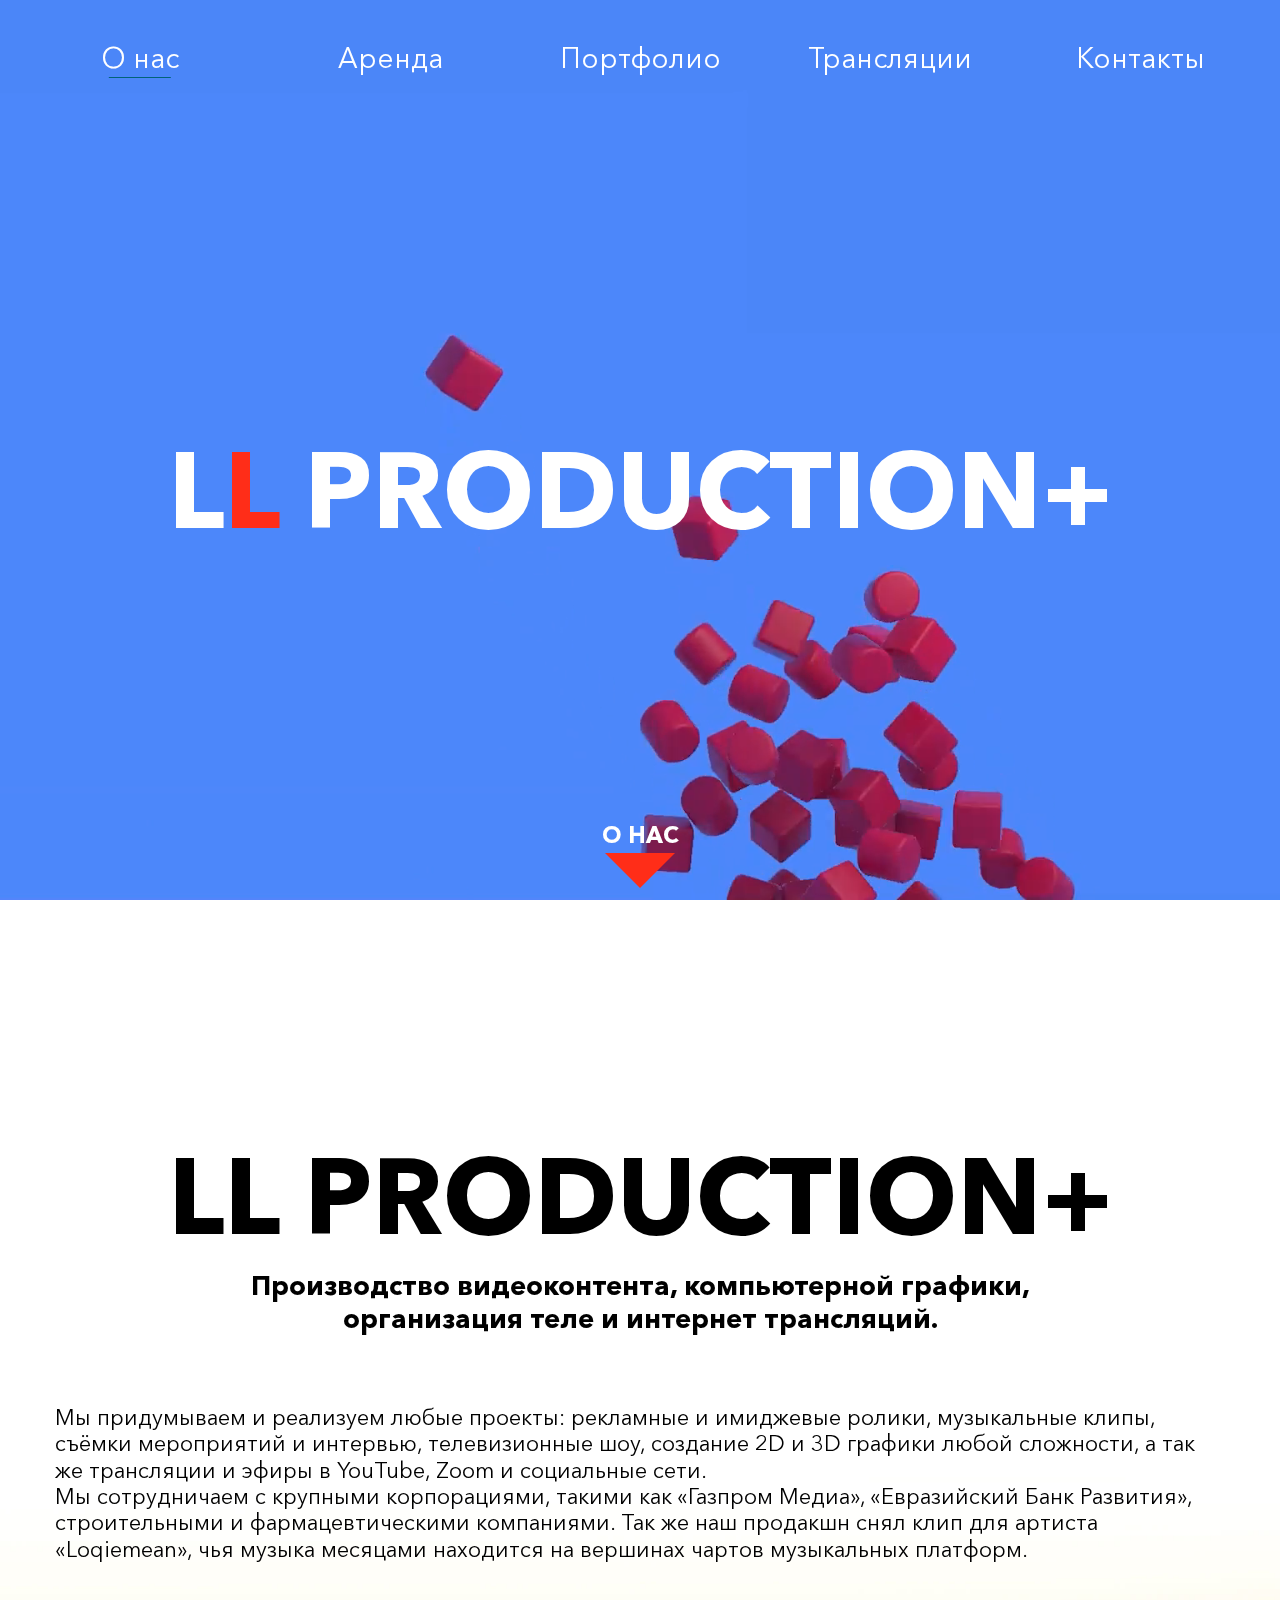
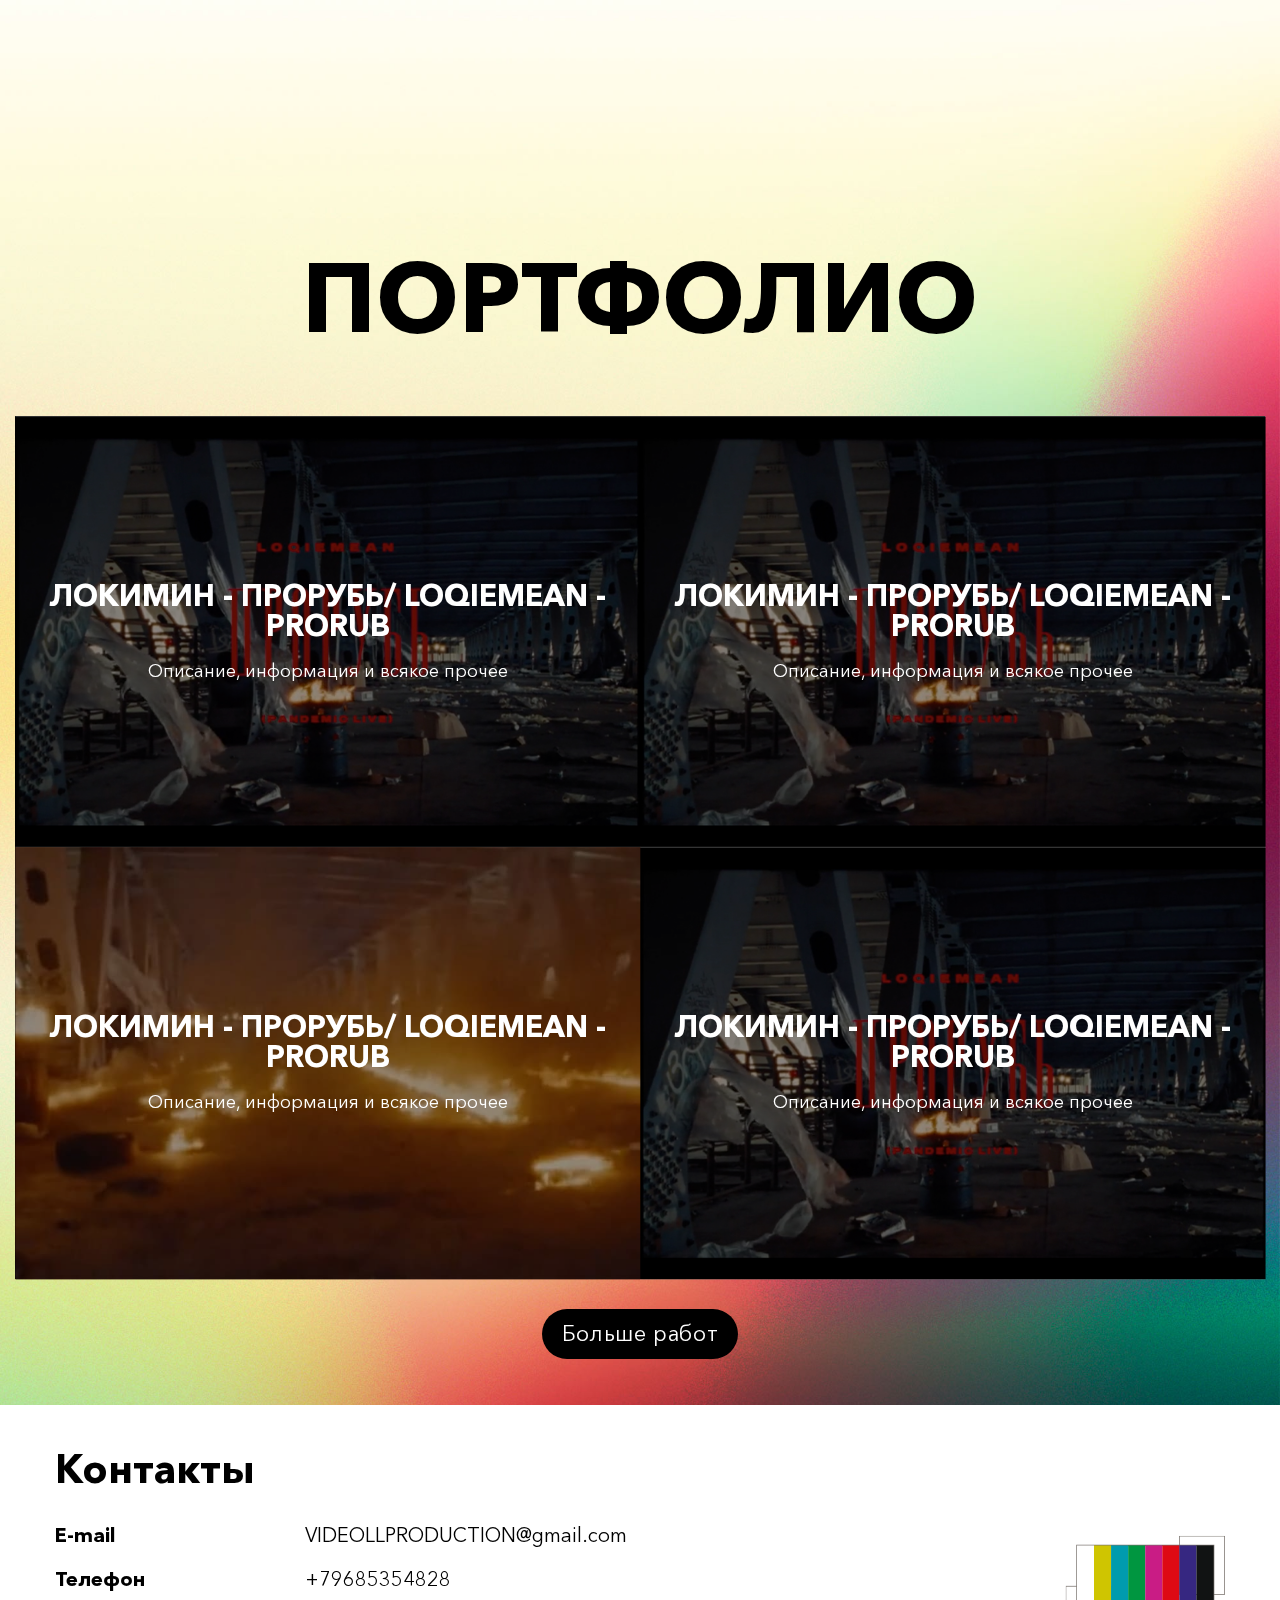
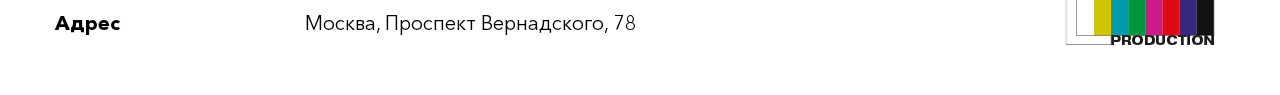
==== commit 1dfa4231: "s" ====
--- a/index.html
+++ b/index.html
@@ -79,7 +79,7 @@
                         <div class="portfolio__iframe">
                             <iframe class="video-frame"
                                 src="https://player.vimeo.com/video/395016201?autoplay=0&amp;controls=1&amp;autopause=0"
-                                allowfullscreen="" title="vimeo395016201" allow="autoplay; fullscreen"></iframe>
+                                title="vimeo395016201" allow="autoplay; fullscreen"></iframe>
                         </div>
                     </div>
                     <div class="portfolio__item">
@@ -96,7 +96,7 @@
                         <div class="portfolio__iframe">
                             <iframe class="video-frame"
                                 src="https://player.vimeo.com/video/395016201?autoplay=0&amp;controls=1&amp;autopause=0"
-                                allowfullscreen="" title="vimeo395016201" allow="autoplay; fullscreen"></iframe>
+                                title="vimeo395016201" allow="autoplay; fullscreen"></iframe>
                         </div>
                     </div>
                     <div class="portfolio__item">
@@ -113,7 +113,7 @@
                         <div class="portfolio__iframe">
                             <iframe class="video-frame"
                                 src="https://player.vimeo.com/video/395016201?autoplay=0&amp;controls=1&amp;autopause=0"
-                                allowfullscreen="" title="vimeo395016201" allow="autoplay; fullscreen"></iframe>
+                                title="vimeo395016201" allow="autoplay; fullscreen"></iframe>
                         </div>
                     </div>
                     <div class="portfolio__item">
@@ -130,7 +130,7 @@
                         <div class="portfolio__iframe">
                             <iframe class="video-frame"
                                 src="https://player.vimeo.com/video/395016201?autoplay=0&amp;controls=1&amp;autopause=0"
-                                allowfullscreen="" title="vimeo395016201" allow="autoplay; fullscreen"></iframe>
+                                title="vimeo395016201" allow="autoplay; fullscreen"></iframe>
                         </div>
                     </div>
                 </div>
@@ -180,7 +180,7 @@
     </div>
     <script src="js/smooth-scroll.min.js"></script>
     <script src="js/vimeo.js"></script>
-    <script src="js/main.js"></script>
+    <script src="js/main.min.js"></script>
 </body>
 
 </html>--- a/css/style.min.css
+++ b/css/style.min.css
@@ -1 +1 @@
-*,:after,:before{-webkit-box-sizing:border-box;box-sizing:border-box}html{line-height:1.2;-webkit-text-size-adjust:100%;-ms-text-size-adjust:100%;text-rendering:optimizeLegibility;scroll-behavior:smooth}body{margin:0;font-family:AvenirNextCy,sans-serif,-apple-system,BlinkMacSystemFont,"Segoe UI";font-weight:400;font-size:23px;color:#fff;-webkit-backface-visibility:hidden;backface-visibility:hidden;-webkit-tap-highlight-color:transparent;-webkit-touch-callout:none;-webkit-font-smoothing:antialiased;-moz-osx-font-smoothing:grayscale}ul{margin:0;padding:0;list-style:none}img,svg{vertical-align:middle}img{border:none}svg:not(:root){overflow:hidden}button,input,optgroup,select,textarea{font-family:inherit;font-size:100%;line-height:1.2;margin:0}a{text-decoration:none}button,input{overflow:visible}input:-webkit-autofill,input:-webkit-autofill:active,input:-webkit-autofill:focus,input:-webkit-autofill:hover{font-size:inherit;-webkit-box-shadow:0 0 0 40px #fff inset;box-shadow:0 0 0 40px #fff inset}button,select{text-transform:none}[type=button],[type=reset],[type=submit],button{-webkit-appearance:button}p{margin:0}.page{width:100%;max-width:100%;overflow:hidden;position:relative}.container{width:100%;max-width:1200px;padding:0 15px;margin:0 auto}.container--fluid{max-width:1630px}.title{font-size:97px;font-weight:700;text-transform:uppercase;text-align:center;margin:0;color:#000}.btn{display:inline-block;text-align:center;text-decoration:none;font-size:22px;padding:0;cursor:pointer;color:#fff;background-color:transparent;border:none;line-height:1;position:relative;overflow:hidden;outline:0;-webkit-transition:all .2s ease-in;-o-transition:all .2s ease-in;transition:all .2s ease-in}.btn:active,.btn:focus,.btn:hover{outline:0}.btn--burger{display:none;border-radius:50%;background-color:#ff2d18;width:50px;height:50px;-webkit-transition:background-color .15s ease-out;-o-transition:background-color .15s ease-out;transition:background-color .15s ease-out}.btn--burger span{width:30px;height:2px;background-color:#fff;position:absolute;left:calc(50% - 15px)}.btn--burger span:nth-child(1){top:15px;-webkit-transition:-webkit-transform .25s ease;transition:-webkit-transform .25s ease;-o-transition:transform .25s ease;transition:transform .25s ease;transition:transform .25s ease,-webkit-transform .25s ease}.btn--burger span:nth-child(2){top:24px;-webkit-transition:opacity .15s ease-out;-o-transition:opacity .15s ease-out;transition:opacity .15s ease-out}.btn--burger span:nth-child(3){top:33px;-webkit-transition:-webkit-transform .25s ease;transition:-webkit-transform .25s ease;-o-transition:transform .25s ease;transition:transform .25s ease;transition:transform .25s ease,-webkit-transform .25s ease}.btn--burger.active{background-color:transparent}.btn--burger.active span:nth-child(1){top:12px;-webkit-transform:rotate(45deg);-ms-transform:rotate(45deg);transform:rotate(45deg);-webkit-transform-origin:top left;-ms-transform-origin:top left;transform-origin:top left;left:calc(50% - 10px)}.btn--burger.active span:nth-child(2){opacity:0}.btn--burger.active span:nth-child(3){-webkit-transform:rotate(-45deg);-ms-transform:rotate(-45deg);transform:rotate(-45deg);-webkit-transform-origin:bottom left;-ms-transform-origin:bottom left;transform-origin:bottom left;left:calc(50% - 10px)}.btn--more{background-color:#000;padding:14px 20px;border-radius:30px;letter-spacing:.03em}.btn--more:hover{-webkit-box-shadow:inset 0 0 6px 0 #fff;box-shadow:inset 0 0 6px 0 #fff;color:#fcfcfc}.stop-scroll{overflow:hidden}.triangle-btn{position:absolute;width:100%;z-index:3;min-height:27px;margin-bottom:50px;bottom:0;left:0;color:#fff}.triangle-btn:after{content:"";width:0;height:0;position:absolute;border-top:35px solid #ff2d18;border-left:35px solid transparent;border-right:35px solid transparent;bottom:calc(-100% - 10px);right:50%;-webkit-transform:translateX(50%);-ms-transform:translateX(50%);transform:translateX(50%)}.triangle-btn--mob{display:none}.header{position:absolute;width:100%;z-index:19;padding-top:42px}.header.active{background-color:#006278}.header--dark.active{background-color:#38adc7}.header--dark .navbar__link{color:#000}.navbar__list{display:-webkit-box;display:-webkit-flex;display:-ms-flexbox;display:flex;-webkit-box-pack:justify;-webkit-justify-content:space-between;-ms-flex-pack:justify;justify-content:space-between;-webkit-box-align:center;-webkit-align-items:center;-ms-flex-align:center;align-items:center}.navbar__item{-webkit-box-flex:0;-webkit-flex:0 0 20%;-ms-flex:0 0 20%;flex:0 0 20%;max-width:20%;text-align:center}.navbar__link{margin:0 4px;font-size:28px;color:#fff;-webkit-transition:color .2s linear;-o-transition:color .2s linear;transition:color .2s linear;position:relative}.navbar__link::after{content:"";position:absolute;bottom:-3px;left:50%;-webkit-transform:translateX(-50%);-ms-transform:translateX(-50%);transform:translateX(-50%);width:0;height:1px;background-color:#6d6d6d;-webkit-transition:width .2s linear;-o-transition:width .2s linear;transition:width .2s linear}.navbar__link:hover::after{width:80%}.navbar__link.active::after{width:80%}.intro{height:100vh;height:calc(var(--vh,1vh) * 100);min-height:500px}.intro__btn,.intro__title{position:absolute;text-transform:uppercase;text-align:center;font-weight:700;width:100%}.intro__title{padding:0 15px;font-size:107px;top:50%;left:0;-webkit-transform:translateY(-50%);-ms-transform:translateY(-50%);transform:translateY(-50%);z-index:2;margin:40px 0 0;pointer-events:none}.intro__title span{color:#ff2d18}.intro__slider{height:100%}.intro__inner{position:relative;width:100%;height:100%}.intro__video{position:absolute;top:0;left:0;-webkit-backface-visibility:hidden;backface-visibility:hidden;overflow:hidden;min-width:100%;min-height:100%}.intro__video video{position:absolute;top:0;left:0;width:100%;height:auto;min-width:100%;min-height:100%;-o-object-fit:cover;object-fit:cover;-webkit-transform:none;-ms-transform:none;transform:none}.about{color:#000;padding:100px 0;display:-webkit-box;display:-webkit-flex;display:-ms-flexbox;display:flex;-webkit-box-align:center;-webkit-align-items:center;-ms-flex-align:center;align-items:center;min-height:calc(var(--vh,1vh) * 100)}.about__sub-title{font-size:27px;text-align:center;margin:10px auto 70px;max-width:900px;font-weight:700}.about__text{font-size:22px;margin-bottom:5px}.about__title{font-size:107px}.portfolio{position:relative}.portfolio--section .portfolio__title{margin-bottom:60px}.portfolio--section .container--fluid{padding-top:40px;padding-bottom:40px}.portfolio--page .portfolio__bg{width:105%;top:0;background-position:center top}.portfolio--page .portfolio__items{padding-top:20vh;padding-bottom:20vh}.portfolio__bg{background-image:url(../img/gradient.jpg);background-position:center;background-size:cover;background-repeat:no-repeat;position:absolute;top:-50%;right:0;width:100%;height:150%;overflow:hidden;z-index:-1}.portfolio__items{display:-webkit-box;display:-webkit-flex;display:-ms-flexbox;display:flex;-webkit-box-align:center;-webkit-align-items:center;-ms-flex-align:center;align-items:center;-webkit-flex-wrap:wrap;-ms-flex-wrap:wrap;flex-wrap:wrap}.portfolio__item{position:relative;-webkit-box-flex:0;-webkit-flex:0 0 50%;-ms-flex:0 0 50%;flex:0 0 50%}.portfolio__item:hover .portfolio__descr{color:#c5c5c5}.portfolio__item.active .portfolio__info,.portfolio__item.active .portfolio__play{display:none}.portfolio__play{position:absolute;top:0;left:0;width:100%;height:100%;z-index:6;cursor:pointer}.portfolio__info{width:100%;height:100%;position:absolute;top:50%;left:50%;-webkit-transform:translate(-50%,-50%);-ms-transform:translate(-50%,-50%);transform:translate(-50%,-50%);overflow:auto;display:-webkit-box;display:-webkit-flex;display:-ms-flexbox;display:flex;-webkit-box-align:center;-webkit-align-items:center;-ms-flex-align:center;align-items:center;-webkit-box-pack:center;-webkit-justify-content:center;-ms-flex-pack:center;justify-content:center;-webkit-box-orient:vertical;-webkit-box-direction:normal;-webkit-flex-direction:column;-ms-flex-direction:column;flex-direction:column;text-align:center;z-index:4;color:#fff;background-position:center;background-size:cover;background-repeat:no-repeat;padding:15px 20px}.portfolio__info::after{content:"";position:absolute;top:0;left:0;width:100%;height:100%;background-color:rgba(0,0,0,.2);z-index:-1}.portfolio__name{font-size:30px;font-weight:700;text-transform:uppercase;line-height:1;margin-bottom:20px}.portfolio__descr{font-size:18px;-webkit-transition:color .2s linear;-o-transition:color .2s linear;transition:color .2s linear}.portfolio__iframe{position:relative;width:100%;padding-top:69%;background-color:#000;z-index:2}.video-frame{border:0;width:100%;height:100%;position:absolute;top:0;left:0}.portfolio__more-btn{text-align:center;margin:30px 0 0}.portfolio__head{min-height:500px;height:100vh;height:calc(var(--vh,1vh) * 100);display:-webkit-box;display:-webkit-flex;display:-ms-flexbox;display:flex;-webkit-box-align:center;-webkit-align-items:center;-ms-flex-align:center;align-items:center;-webkit-box-pack:center;-webkit-justify-content:center;-ms-flex-pack:center;justify-content:center;position:relative}.contacts__title{font-size:40px;font-weight:700;color:#000;margin-bottom:30px}.contacts__items{position:relative;padding-right:170px;font-size:20px;color:#000}.contacts__address{margin-bottom:10px;display:-webkit-box;display:-webkit-flex;display:-ms-flexbox;display:flex;-webkit-box-align:start;-webkit-align-items:flex-start;-ms-flex-align:start;align-items:flex-start;-webkit-flex-wrap:wrap;-ms-flex-wrap:wrap;flex-wrap:wrap}.contacts__address-action{color:#000;padding-bottom:10px}.contacts__address-name{font-weight:700;-webkit-box-flex:0;-webkit-flex:0 0 25%;-ms-flex:0 0 25%;flex:0 0 25%;padding:0 5px 10px 0}a.contacts__address-action{-webkit-transition:color .2s linear;-o-transition:color .2s linear;transition:color .2s linear}a.contacts__address-action:hover{color:#454545}.contacts__logo{position:absolute;bottom:0;right:0;max-width:160px;width:100%;height:auto}.contacts__logo img{max-width:100%;width:100%;height:auto}.footer{padding:40px 0;background-color:#fff}@media screen and (max-width:1024px){.title{font-size:77px}.navbar__link{font-size:24px}.about__title,.intro__title{font-size:87px}.about__sub-title{font-size:22px;margin-bottom:50px}.about__text{font-size:20px}}@media screen and (max-width:768px){.triangle-btn{margin-bottom:40px;min-height:24px}.triangle-btn::after{border-top-width:25px;border-left-width:25px;border-right-width:25px;bottom:calc(-100% - 5px)}.triangle-btn--mob{display:block}.btn--more{font-size:18px}.title{font-size:37px}.btn--burger{display:inline-block}.navbar{display:none}.header{position:fixed;text-align:right;padding-top:20px;overflow:auto}.header.active{height:100vh;height:calc(var(--vh,1vh) * 100)}.header.active .navbar{margin:50px -15px 0;width:100%;height:calc(100% - 70px);display:block;position:absolute}.navbar__list{display:-webkit-box;display:-webkit-flex;display:-ms-flexbox;display:flex;-webkit-box-orient:vertical;-webkit-box-direction:normal;-webkit-flex-direction:column;-ms-flex-direction:column;flex-direction:column;height:100%;-webkit-box-pack:center;-webkit-justify-content:center;-ms-flex-pack:center;justify-content:center}.navbar__item{max-width:initial;-webkit-box-flex:initial;-webkit-flex:initial;-ms-flex:initial;flex:initial}.navbar__item,.navbar__item+.navbar__item{margin:0 0 20px}.navbar__link{font-size:20px}.about__title,.intro__title{font-size:47px}.intro__btn{font-size:20px}.about{padding:50px 0}.about__sub-title{font-size:18px;margin-bottom:30px}.about__text{font-size:16px}.portfolio--section .portfolio__title{margin-bottom:30px}.portfolio--section .portfolio__items{margin:0 -15px}.portfolio__bg{background-image:url(../img/gradient-mob.jpg);background-size:100% 100%}.portfolio__item{-webkit-box-flex:0;-webkit-flex:0 0 100%;-ms-flex:0 0 100%;flex:0 0 100%}.portfolio__name{font-size:20px;margin-bottom:10px}.portfolio__descr{font-size:14px}.contacts__title{font-size:25px}.contacts__logo{max-width:100px}.contacts__items{padding-right:105px;font-size:18px}.contacts__address{-webkit-box-orient:vertical;-webkit-box-direction:normal;-webkit-flex-direction:column;-ms-flex-direction:column;flex-direction:column}.footer{padding:20px 0}}@media screen and (max-width:380px){.container{padding:0 10px}.title{font-size:27px}.about__title,.intro__title{font-size:34px}.portfolio__name{font-size:18px;margin-bottom:8px}.portfolio__descr{font-size:12px}.contacts__title{font-size:23px}.contacts__items{font-size:15px}}+*,:after,:before{-webkit-box-sizing:border-box;box-sizing:border-box}html{line-height:1.2;-webkit-text-size-adjust:100%;-ms-text-size-adjust:100%;text-rendering:optimizeLegibility;scroll-behavior:smooth}body{margin:0;font-family:AvenirNextCyr,sans-serif,-apple-system,BlinkMacSystemFont,"Segoe UI";font-weight:400;font-size:23px;color:#fff;-webkit-backface-visibility:hidden;backface-visibility:hidden;-webkit-tap-highlight-color:transparent;-webkit-touch-callout:none;-webkit-font-smoothing:antialiased;-moz-osx-font-smoothing:grayscale}ul{margin:0;padding:0;list-style:none}img,svg{vertical-align:middle}img{border:none}svg:not(:root){overflow:hidden}button,input,optgroup,select,textarea{font-family:inherit;font-size:100%;line-height:1.2;margin:0}a{text-decoration:none}button,input{overflow:visible}input:-webkit-autofill,input:-webkit-autofill:active,input:-webkit-autofill:focus,input:-webkit-autofill:hover{font-size:inherit;-webkit-box-shadow:0 0 0 40px #fff inset;box-shadow:0 0 0 40px #fff inset}button,select{text-transform:none}[type=button],[type=reset],[type=submit],button{-webkit-appearance:button}p{margin:0}.page{width:100%;max-width:100%;overflow:hidden;position:relative}.container{width:100%;max-width:1200px;padding:0 15px;margin:0 auto}.container--fluid{max-width:1630px}.title{font-size:97px;font-weight:700;text-transform:uppercase;text-align:center;margin:0;color:#000}.btn{display:inline-block;text-align:center;text-decoration:none;font-size:22px;padding:0;cursor:pointer;color:#fff;background-color:transparent;border:none;line-height:1;position:relative;overflow:hidden;outline:0;-webkit-transition:all .2s ease-in;-o-transition:all .2s ease-in;transition:all .2s ease-in}.btn:active,.btn:focus,.btn:hover{outline:0}.btn--burger{display:none;border-radius:50%;background-color:#ff2d18;width:50px;height:50px;-webkit-transition:background-color .15s ease-out;-o-transition:background-color .15s ease-out;transition:background-color .15s ease-out}.btn--burger span{width:30px;height:2px;background-color:#fff;position:absolute;left:calc(50% - 15px)}.btn--burger span:nth-child(1){top:15px;-webkit-transition:-webkit-transform .25s ease;transition:-webkit-transform .25s ease;-o-transition:transform .25s ease;transition:transform .25s ease;transition:transform .25s ease,-webkit-transform .25s ease}.btn--burger span:nth-child(2){top:24px;-webkit-transition:opacity .15s ease-out;-o-transition:opacity .15s ease-out;transition:opacity .15s ease-out}.btn--burger span:nth-child(3){top:33px;-webkit-transition:-webkit-transform .25s ease;transition:-webkit-transform .25s ease;-o-transition:transform .25s ease;transition:transform .25s ease;transition:transform .25s ease,-webkit-transform .25s ease}.btn--burger.active{background-color:transparent}.btn--burger.active span:nth-child(1){top:12px;-webkit-transform:rotate(45deg);-ms-transform:rotate(45deg);transform:rotate(45deg);-webkit-transform-origin:top left;-ms-transform-origin:top left;transform-origin:top left;left:calc(50% - 10px)}.btn--burger.active span:nth-child(2){opacity:0}.btn--burger.active span:nth-child(3){-webkit-transform:rotate(-45deg);-ms-transform:rotate(-45deg);transform:rotate(-45deg);-webkit-transform-origin:bottom left;-ms-transform-origin:bottom left;transform-origin:bottom left;left:calc(50% - 10px)}.btn--more{background-color:#000;padding:14px 20px;border-radius:30px;letter-spacing:.03em}.btn--more:hover{-webkit-box-shadow:inset 0 0 6px 0 #fff;box-shadow:inset 0 0 6px 0 #fff;color:#fcfcfc}.stop-scroll{overflow:hidden}.triangle-btn{position:absolute;width:100%;z-index:3;min-height:27px;margin-bottom:50px;bottom:0;left:0;color:#fff}.triangle-btn:after{content:"";width:0;height:0;position:absolute;border-top:35px solid #ff2d18;border-left:35px solid transparent;border-right:35px solid transparent;bottom:calc(-100% - 10px);right:50%;-webkit-transform:translateX(50%);-ms-transform:translateX(50%);transform:translateX(50%)}.triangle-btn--mob{display:none}.header{position:absolute;width:100%;z-index:19;padding-top:42px}.header.active{background-color:#006278}.header--dark.active{background-color:#38adc7}.header--dark .navbar__link{color:#000}.navbar__list{display:-webkit-box;display:-webkit-flex;display:-ms-flexbox;display:flex;-webkit-box-pack:justify;-webkit-justify-content:space-between;-ms-flex-pack:justify;justify-content:space-between;-webkit-box-align:center;-webkit-align-items:center;-ms-flex-align:center;align-items:center}.navbar__item{-webkit-box-flex:0;-webkit-flex:0 0 20%;-ms-flex:0 0 20%;flex:0 0 20%;max-width:20%;text-align:center}.navbar__link{margin:0 4px;font-size:28px;color:#fff;-webkit-transition:color .2s linear;-o-transition:color .2s linear;transition:color .2s linear;position:relative}.navbar__link::after{content:"";position:absolute;bottom:-3px;left:50%;-webkit-transform:translateX(-50%);-ms-transform:translateX(-50%);transform:translateX(-50%);width:0;height:1px;background-color:#006278}.navbar__link:hover{color:#ff2d18}.navbar__link.active::after{width:80%}.intro{height:100vh;height:calc(var(--vh,1vh) * 100);min-height:500px}.intro__btn,.intro__title{position:absolute;text-transform:uppercase;text-align:center;font-weight:700;width:100%}.intro__title{padding:0 15px;font-size:107px;top:50%;left:0;-webkit-transform:translateY(-50%);-ms-transform:translateY(-50%);transform:translateY(-50%);z-index:2;margin:40px 0 0;pointer-events:none}.intro__title span{color:#ff2d18}.intro__slider{height:100%}.intro__inner{position:relative;width:100%;height:100%}.intro__video{position:absolute;top:0;left:0;-webkit-backface-visibility:hidden;backface-visibility:hidden;overflow:hidden;min-width:100%;min-height:100%}.intro__video video{position:absolute;top:0;left:0;width:100%;height:auto;min-width:100%;min-height:100%;-o-object-fit:cover;object-fit:cover;-webkit-transform:none;-ms-transform:none;transform:none}.about{color:#000;padding:100px 0;display:-webkit-box;display:-webkit-flex;display:-ms-flexbox;display:flex;-webkit-box-align:center;-webkit-align-items:center;-ms-flex-align:center;align-items:center;min-height:calc(var(--vh,1vh) * 100)}.about__sub-title{font-size:27px;text-align:center;margin:10px auto 70px;max-width:900px;font-weight:700}.about__text{font-size:22px;margin-bottom:5px}.about__title{font-size:107px}.portfolio{position:relative}.portfolio--section .portfolio__title{margin-bottom:60px}.portfolio--section .container--fluid{padding-top:40px;padding-bottom:40px}.portfolio--page .portfolio__items{padding-top:20vh;padding-bottom:20vh}.portfolio__bg{background-image:url(../img/gradient.jpg);background-position:center;background-size:cover;background-repeat:no-repeat;position:absolute;top:-50%;right:0;width:100%;height:150%;overflow:hidden;z-index:-1}.portfolio__bg--page{background-image:url(../img/portfolio-page-bg.jpg);width:105%;top:0;background-position:center top}.portfolio__items{display:-webkit-box;display:-webkit-flex;display:-ms-flexbox;display:flex;-webkit-box-align:center;-webkit-align-items:center;-ms-flex-align:center;align-items:center;-webkit-flex-wrap:wrap;-ms-flex-wrap:wrap;flex-wrap:wrap}.portfolio__item{position:relative;-webkit-box-flex:0;-webkit-flex:0 0 50%;-ms-flex:0 0 50%;flex:0 0 50%}.portfolio__item:hover .portfolio__descr{color:#c5c5c5}.portfolio__item:hover .portfolio__info::after{opacity:0}.portfolio__item.active .portfolio__info,.portfolio__item.active .portfolio__play{display:none}.portfolio__play{position:absolute;top:0;left:0;width:100%;height:100%;z-index:6;cursor:pointer}.portfolio__info{width:100%;height:100%;position:absolute;top:50%;left:50%;-webkit-transform:translate(-50%,-50%);-ms-transform:translate(-50%,-50%);transform:translate(-50%,-50%);overflow:auto;display:-webkit-box;display:-webkit-flex;display:-ms-flexbox;display:flex;-webkit-box-align:center;-webkit-align-items:center;-ms-flex-align:center;align-items:center;-webkit-box-pack:center;-webkit-justify-content:center;-ms-flex-pack:center;justify-content:center;-webkit-box-orient:vertical;-webkit-box-direction:normal;-webkit-flex-direction:column;-ms-flex-direction:column;flex-direction:column;text-align:center;z-index:4;color:#fff;background-position:center;background-size:cover;background-repeat:no-repeat;padding:15px 20px}.portfolio__info::after{content:"";position:absolute;top:0;left:0;width:100%;height:100%;background-color:rgba(0,0,0,.4);z-index:-1;-webkit-transition:opacity .3s linear;-o-transition:opacity .3s linear;transition:opacity .3s linear}.portfolio__name{font-size:30px;font-weight:700;text-transform:uppercase;line-height:1;margin-bottom:20px}.portfolio__descr{font-size:18px;-webkit-transition:color .2s linear;-o-transition:color .2s linear;transition:color .2s linear}.portfolio__iframe{position:relative;width:100%;padding-top:69%;background-color:#000;z-index:2}.video-frame{border:0;width:100%;height:100%;position:absolute;top:0;left:0}.portfolio__more-btn{text-align:center;margin:30px 0 0}.portfolio__head{min-height:500px;height:100vh;height:calc(var(--vh,1vh) * 100);display:-webkit-box;display:-webkit-flex;display:-ms-flexbox;display:flex;-webkit-box-align:center;-webkit-align-items:center;-ms-flex-align:center;align-items:center;-webkit-box-pack:center;-webkit-justify-content:center;-ms-flex-pack:center;justify-content:center;position:relative}.contacts__title{font-size:40px;font-weight:700;color:#000;margin-bottom:30px}.contacts__items{position:relative;padding-right:170px;font-size:20px;color:#000}.contacts__address{margin-bottom:10px;display:-webkit-box;display:-webkit-flex;display:-ms-flexbox;display:flex;-webkit-box-align:start;-webkit-align-items:flex-start;-ms-flex-align:start;align-items:flex-start;-webkit-flex-wrap:wrap;-ms-flex-wrap:wrap;flex-wrap:wrap}.contacts__address-action{color:#000;padding-bottom:10px}.contacts__address-name{font-weight:700;-webkit-box-flex:0;-webkit-flex:0 0 25%;-ms-flex:0 0 25%;flex:0 0 25%;padding:0 5px 10px 0}a.contacts__address-action{-webkit-transition:color .2s linear;-o-transition:color .2s linear;transition:color .2s linear}a.contacts__address-action:hover{color:#454545}.contacts__logo{position:absolute;bottom:0;right:0;max-width:160px;width:100%;height:auto}.contacts__logo img{max-width:100%;width:100%;height:auto}.footer{padding:40px 0;background-color:#fff}@media screen and (max-width:1024px){.title{font-size:77px}.navbar__link{font-size:24px}.about__title,.intro__title{font-size:87px}.about__sub-title{font-size:22px;margin-bottom:50px}.about__text{font-size:20px}}@media screen and (max-width:768px){.triangle-btn{margin-bottom:40px;min-height:24px}.triangle-btn::after{border-top-width:25px;border-left-width:25px;border-right-width:25px;bottom:calc(-100% - 5px)}.triangle-btn--mob{display:block}.btn--more{font-size:18px}.title{font-size:37px}.btn--burger{display:inline-block}.navbar{display:none}.header{position:fixed;text-align:right;padding-top:20px;overflow:auto}.header.active{height:100vh;height:calc(var(--vh,1vh) * 100)}.header.active .navbar{margin:50px -15px 0;width:100%;height:calc(100% - 70px);display:block;position:absolute}.navbar__list{display:-webkit-box;display:-webkit-flex;display:-ms-flexbox;display:flex;-webkit-box-orient:vertical;-webkit-box-direction:normal;-webkit-flex-direction:column;-ms-flex-direction:column;flex-direction:column;height:100%;-webkit-box-pack:center;-webkit-justify-content:center;-ms-flex-pack:center;justify-content:center}.navbar__item{max-width:initial;-webkit-box-flex:initial;-webkit-flex:initial;-ms-flex:initial;flex:initial}.navbar__item,.navbar__item+.navbar__item{margin:0 0 20px}.intro__btn,.navbar__link{font-size:20px}.about__title,.intro__title{font-size:47px}.about{padding:50px 0}.about__sub-title{font-size:18px;margin-bottom:30px}.about__text{font-size:16px}.portfolio--section .portfolio__title{margin-bottom:30px}.portfolio__items{margin:0 -15px}.portfolio__bg{background-image:url(../img/gradient-mob.jpg);background-size:100% 100%}.portfolio__bg--page{background-image:url(../img/portfolio-page-bg-mobile.jpg)}.portfolio__item{-webkit-box-flex:0;-webkit-flex:0 0 100%;-ms-flex:0 0 100%;flex:0 0 100%}.portfolio__name{font-size:20px;margin-bottom:10px}.portfolio__descr{font-size:14px}.contacts__title{font-size:25px}.contacts__logo{max-width:100px}.contacts__items{padding-right:105px;font-size:18px}.contacts__address{-webkit-box-orient:vertical;-webkit-box-direction:normal;-webkit-flex-direction:column;-ms-flex-direction:column;flex-direction:column}.footer{padding:20px 0}}@media screen and (max-width:380px){.container{padding:0 10px}.title{font-size:27px}.about__title,.intro__title{font-size:34px}.portfolio__name{font-size:18px;margin-bottom:8px}.portfolio__descr{font-size:12px}.contacts__title{font-size:23px}.contacts__items{font-size:15px}}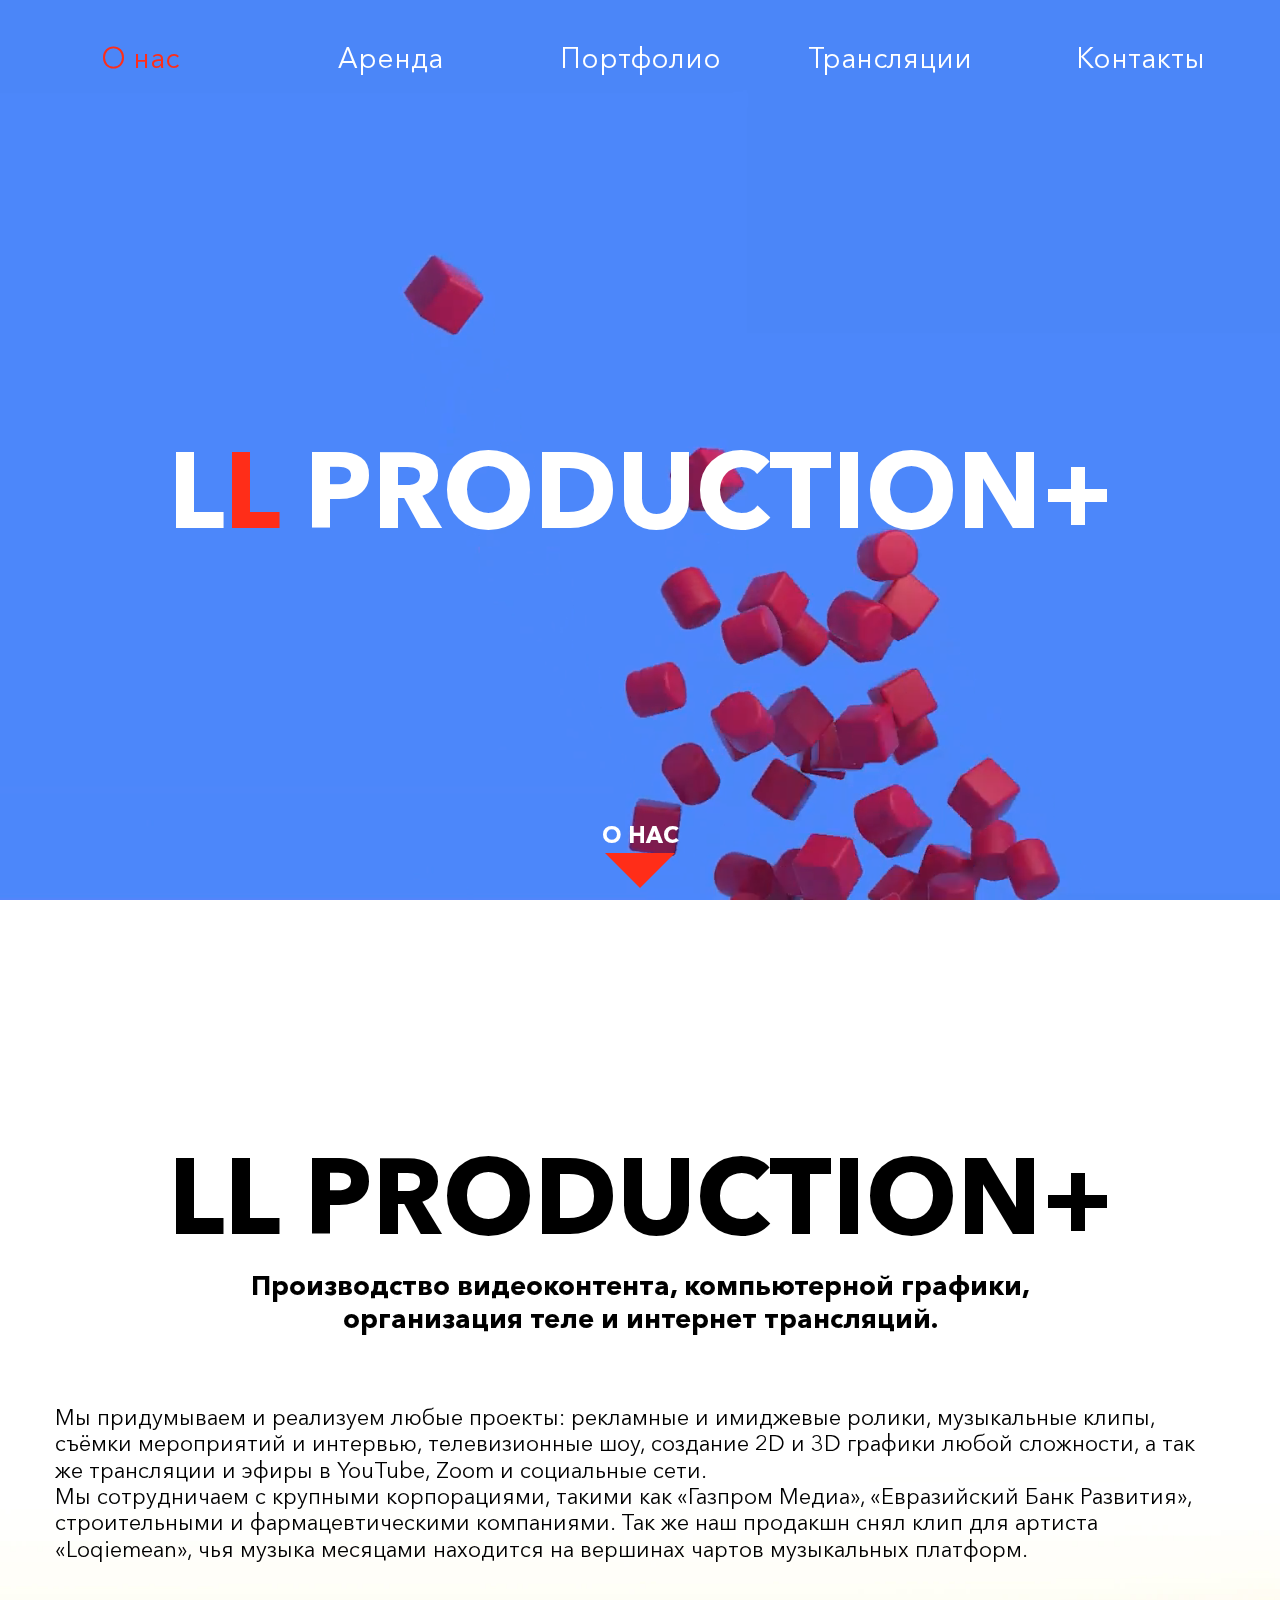
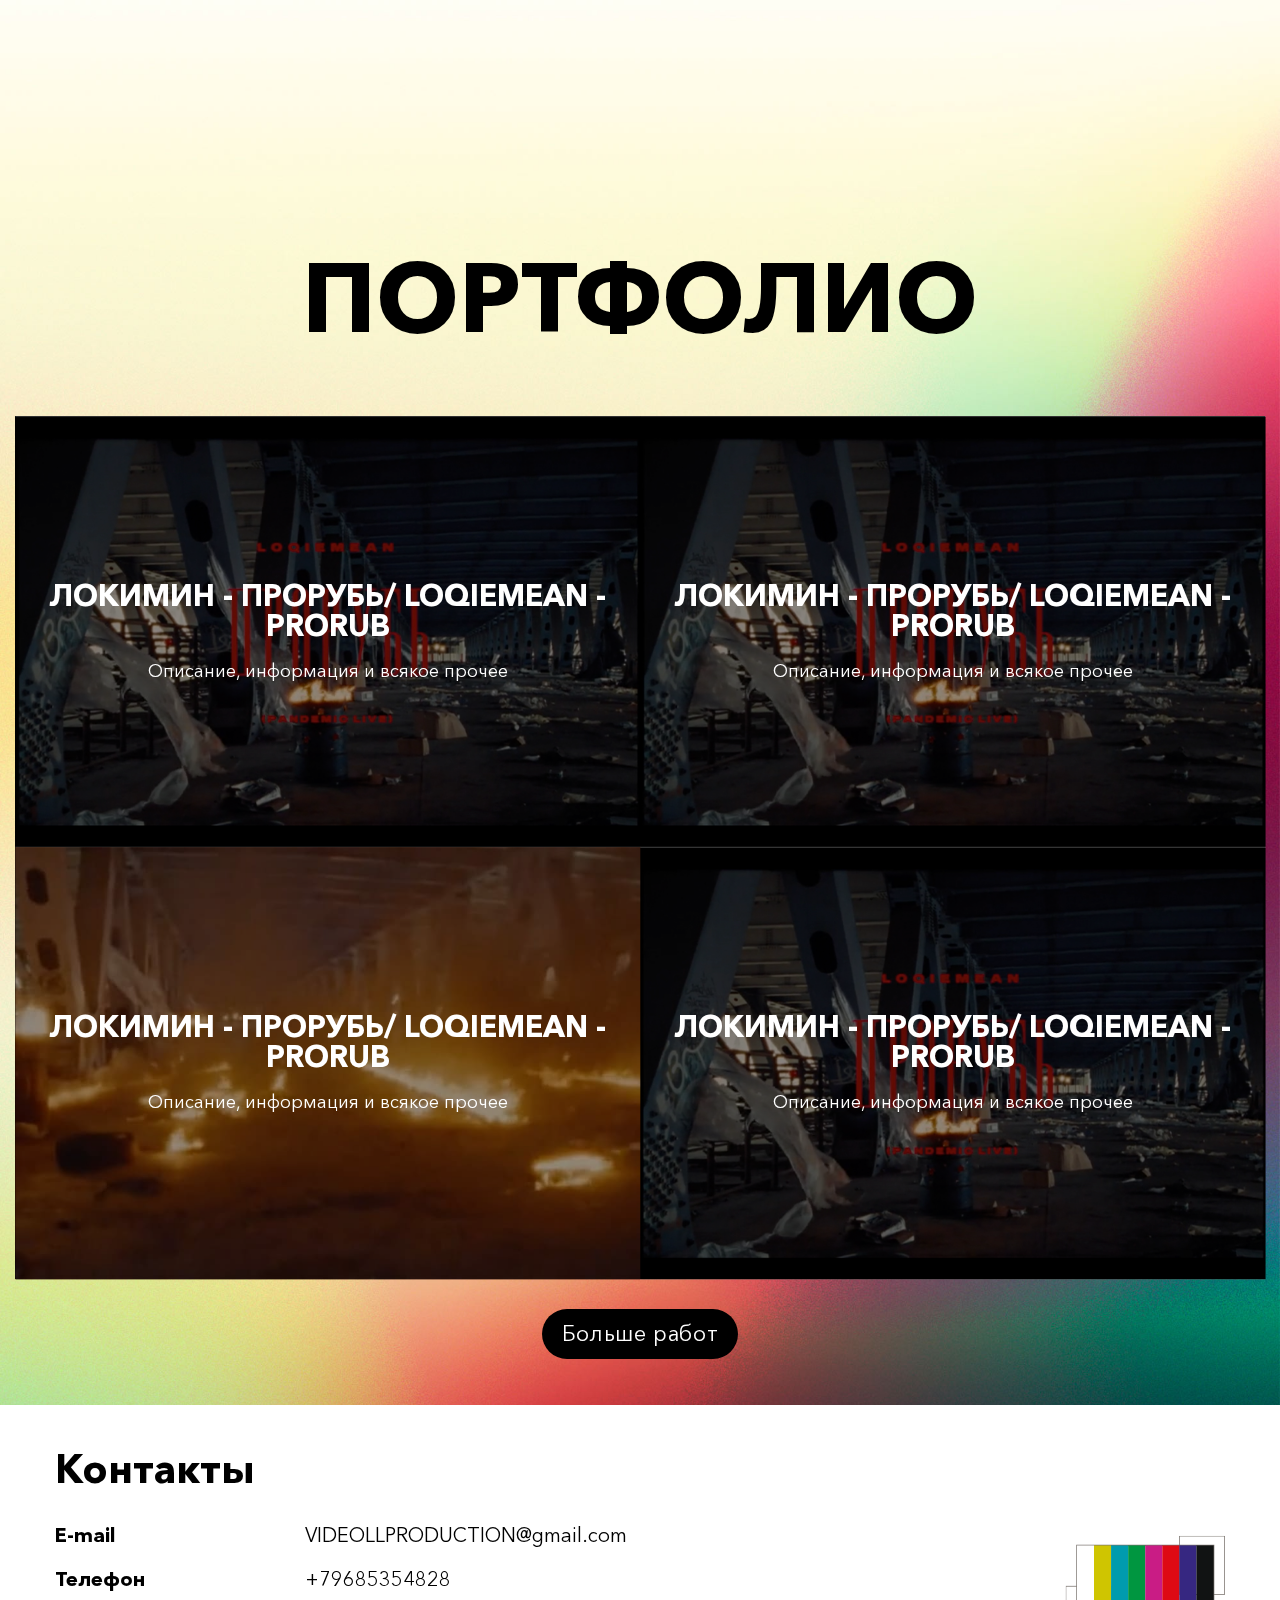
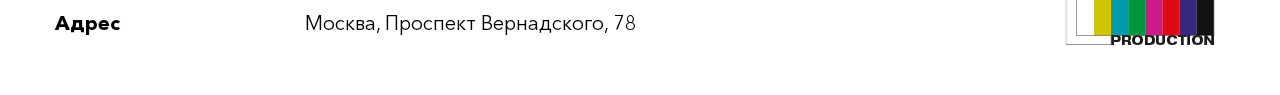
==== commit 7ff4429b: "ы" ====
--- a/index.html
+++ b/index.html
@@ -18,8 +18,8 @@
                         <li class="navbar__item"><a href="index.html" class="navbar__link active">О нас</a></li>
                         <li class="navbar__item"><a href="#" class="navbar__link">Аренда</a></li>
                         <li class="navbar__item"><a href="portfolio.html" class="navbar__link">Портфолио</a></li>
-                        <li class="navbar__item"><a href="#" class="navbar__link">Трансляции</a></li>
-                        <li class="navbar__item"><a href="#" class="navbar__link">Контакты</a></li>
+                        <li class="navbar__item"><a href="translations.html" class="navbar__link">Трансляции</a></li>
+                        <li class="navbar__item"><a data-scroll href="#contacts" class="navbar__link">Контакты</a></li>
                     </ul>
                 </nav>
                 <button class="btn btn--burger">
@@ -138,17 +138,10 @@
                     <a href="portfolio.html" class="btn btn--more">Больше работ</a>
                 </div>
             </div>
-            <div class="portfolio__bg">
-                <!-- <picture>
-                    <source media="(max-width:768px)" srcset="img/gradient-mob.webp" type="image/webp">
-                    <source srcset="img/gradient.webp" type="image/webp">
-                    <source media="(max-width:768px)" srcset="img/gradient-mob.jpg" type="image/jpg">
-                    <source srcset="img/gradient.jpg" type="image/jpg">
-                    <img class="img-fluid" src="img/gradient.jpg">
-                </picture> -->
+            <div class="gradient-bg">
             </div>
         </section>
-        <footer class="footer">
+        <footer class="footer" id="contacts">
             <div class="container">
                 <div class="footer__contacts">
                     <div class="contacts">
@@ -180,7 +173,7 @@
     </div>
     <script src="js/smooth-scroll.min.js"></script>
     <script src="js/vimeo.js"></script>
-    <script src="js/main.min.js"></script>
+    <script src="js/main.js"></script>
 </body>
 
 </html>--- a/css/style.min.css
+++ b/css/style.min.css
@@ -1 +1,2 @@
-*,:after,:before{-webkit-box-sizing:border-box;box-sizing:border-box}html{line-height:1.2;-webkit-text-size-adjust:100%;-ms-text-size-adjust:100%;text-rendering:optimizeLegibility;scroll-behavior:smooth}body{margin:0;font-family:AvenirNextCyr,sans-serif,-apple-system,BlinkMacSystemFont,"Segoe UI";font-weight:400;font-size:23px;color:#fff;-webkit-backface-visibility:hidden;backface-visibility:hidden;-webkit-tap-highlight-color:transparent;-webkit-touch-callout:none;-webkit-font-smoothing:antialiased;-moz-osx-font-smoothing:grayscale}ul{margin:0;padding:0;list-style:none}img,svg{vertical-align:middle}img{border:none}svg:not(:root){overflow:hidden}button,input,optgroup,select,textarea{font-family:inherit;font-size:100%;line-height:1.2;margin:0}a{text-decoration:none}button,input{overflow:visible}input:-webkit-autofill,input:-webkit-autofill:active,input:-webkit-autofill:focus,input:-webkit-autofill:hover{font-size:inherit;-webkit-box-shadow:0 0 0 40px #fff inset;box-shadow:0 0 0 40px #fff inset}button,select{text-transform:none}[type=button],[type=reset],[type=submit],button{-webkit-appearance:button}p{margin:0}.page{width:100%;max-width:100%;overflow:hidden;position:relative}.container{width:100%;max-width:1200px;padding:0 15px;margin:0 auto}.container--fluid{max-width:1630px}.title{font-size:97px;font-weight:700;text-transform:uppercase;text-align:center;margin:0;color:#000}.btn{display:inline-block;text-align:center;text-decoration:none;font-size:22px;padding:0;cursor:pointer;color:#fff;background-color:transparent;border:none;line-height:1;position:relative;overflow:hidden;outline:0;-webkit-transition:all .2s ease-in;-o-transition:all .2s ease-in;transition:all .2s ease-in}.btn:active,.btn:focus,.btn:hover{outline:0}.btn--burger{display:none;border-radius:50%;background-color:#ff2d18;width:50px;height:50px;-webkit-transition:background-color .15s ease-out;-o-transition:background-color .15s ease-out;transition:background-color .15s ease-out}.btn--burger span{width:30px;height:2px;background-color:#fff;position:absolute;left:calc(50% - 15px)}.btn--burger span:nth-child(1){top:15px;-webkit-transition:-webkit-transform .25s ease;transition:-webkit-transform .25s ease;-o-transition:transform .25s ease;transition:transform .25s ease;transition:transform .25s ease,-webkit-transform .25s ease}.btn--burger span:nth-child(2){top:24px;-webkit-transition:opacity .15s ease-out;-o-transition:opacity .15s ease-out;transition:opacity .15s ease-out}.btn--burger span:nth-child(3){top:33px;-webkit-transition:-webkit-transform .25s ease;transition:-webkit-transform .25s ease;-o-transition:transform .25s ease;transition:transform .25s ease;transition:transform .25s ease,-webkit-transform .25s ease}.btn--burger.active{background-color:transparent}.btn--burger.active span:nth-child(1){top:12px;-webkit-transform:rotate(45deg);-ms-transform:rotate(45deg);transform:rotate(45deg);-webkit-transform-origin:top left;-ms-transform-origin:top left;transform-origin:top left;left:calc(50% - 10px)}.btn--burger.active span:nth-child(2){opacity:0}.btn--burger.active span:nth-child(3){-webkit-transform:rotate(-45deg);-ms-transform:rotate(-45deg);transform:rotate(-45deg);-webkit-transform-origin:bottom left;-ms-transform-origin:bottom left;transform-origin:bottom left;left:calc(50% - 10px)}.btn--more{background-color:#000;padding:14px 20px;border-radius:30px;letter-spacing:.03em}.btn--more:hover{-webkit-box-shadow:inset 0 0 6px 0 #fff;box-shadow:inset 0 0 6px 0 #fff;color:#fcfcfc}.stop-scroll{overflow:hidden}.triangle-btn{position:absolute;width:100%;z-index:3;min-height:27px;margin-bottom:50px;bottom:0;left:0;color:#fff}.triangle-btn:after{content:"";width:0;height:0;position:absolute;border-top:35px solid #ff2d18;border-left:35px solid transparent;border-right:35px solid transparent;bottom:calc(-100% - 10px);right:50%;-webkit-transform:translateX(50%);-ms-transform:translateX(50%);transform:translateX(50%)}.triangle-btn--mob{display:none}.header{position:absolute;width:100%;z-index:19;padding-top:42px}.header.active{background-color:#006278}.header--dark.active{background-color:#38adc7}.header--dark .navbar__link{color:#000}.navbar__list{display:-webkit-box;display:-webkit-flex;display:-ms-flexbox;display:flex;-webkit-box-pack:justify;-webkit-justify-content:space-between;-ms-flex-pack:justify;justify-content:space-between;-webkit-box-align:center;-webkit-align-items:center;-ms-flex-align:center;align-items:center}.navbar__item{-webkit-box-flex:0;-webkit-flex:0 0 20%;-ms-flex:0 0 20%;flex:0 0 20%;max-width:20%;text-align:center}.navbar__link{margin:0 4px;font-size:28px;color:#fff;-webkit-transition:color .2s linear;-o-transition:color .2s linear;transition:color .2s linear;position:relative}.navbar__link::after{content:"";position:absolute;bottom:-3px;left:50%;-webkit-transform:translateX(-50%);-ms-transform:translateX(-50%);transform:translateX(-50%);width:0;height:1px;background-color:#006278}.navbar__link:hover{color:#ff2d18}.navbar__link.active::after{width:80%}.intro{height:100vh;height:calc(var(--vh,1vh) * 100);min-height:500px}.intro__btn,.intro__title{position:absolute;text-transform:uppercase;text-align:center;font-weight:700;width:100%}.intro__title{padding:0 15px;font-size:107px;top:50%;left:0;-webkit-transform:translateY(-50%);-ms-transform:translateY(-50%);transform:translateY(-50%);z-index:2;margin:40px 0 0;pointer-events:none}.intro__title span{color:#ff2d18}.intro__slider{height:100%}.intro__inner{position:relative;width:100%;height:100%}.intro__video{position:absolute;top:0;left:0;-webkit-backface-visibility:hidden;backface-visibility:hidden;overflow:hidden;min-width:100%;min-height:100%}.intro__video video{position:absolute;top:0;left:0;width:100%;height:auto;min-width:100%;min-height:100%;-o-object-fit:cover;object-fit:cover;-webkit-transform:none;-ms-transform:none;transform:none}.about{color:#000;padding:100px 0;display:-webkit-box;display:-webkit-flex;display:-ms-flexbox;display:flex;-webkit-box-align:center;-webkit-align-items:center;-ms-flex-align:center;align-items:center;min-height:calc(var(--vh,1vh) * 100)}.about__sub-title{font-size:27px;text-align:center;margin:10px auto 70px;max-width:900px;font-weight:700}.about__text{font-size:22px;margin-bottom:5px}.about__title{font-size:107px}.portfolio{position:relative}.portfolio--section .portfolio__title{margin-bottom:60px}.portfolio--section .container--fluid{padding-top:40px;padding-bottom:40px}.portfolio--page .portfolio__items{padding-top:20vh;padding-bottom:20vh}.portfolio__bg{background-image:url(../img/gradient.jpg);background-position:center;background-size:cover;background-repeat:no-repeat;position:absolute;top:-50%;right:0;width:100%;height:150%;overflow:hidden;z-index:-1}.portfolio__bg--page{background-image:url(../img/portfolio-page-bg.jpg);width:105%;top:0;background-position:center top}.portfolio__items{display:-webkit-box;display:-webkit-flex;display:-ms-flexbox;display:flex;-webkit-box-align:center;-webkit-align-items:center;-ms-flex-align:center;align-items:center;-webkit-flex-wrap:wrap;-ms-flex-wrap:wrap;flex-wrap:wrap}.portfolio__item{position:relative;-webkit-box-flex:0;-webkit-flex:0 0 50%;-ms-flex:0 0 50%;flex:0 0 50%}.portfolio__item:hover .portfolio__descr{color:#c5c5c5}.portfolio__item:hover .portfolio__info::after{opacity:0}.portfolio__item.active .portfolio__info,.portfolio__item.active .portfolio__play{display:none}.portfolio__play{position:absolute;top:0;left:0;width:100%;height:100%;z-index:6;cursor:pointer}.portfolio__info{width:100%;height:100%;position:absolute;top:50%;left:50%;-webkit-transform:translate(-50%,-50%);-ms-transform:translate(-50%,-50%);transform:translate(-50%,-50%);overflow:auto;display:-webkit-box;display:-webkit-flex;display:-ms-flexbox;display:flex;-webkit-box-align:center;-webkit-align-items:center;-ms-flex-align:center;align-items:center;-webkit-box-pack:center;-webkit-justify-content:center;-ms-flex-pack:center;justify-content:center;-webkit-box-orient:vertical;-webkit-box-direction:normal;-webkit-flex-direction:column;-ms-flex-direction:column;flex-direction:column;text-align:center;z-index:4;color:#fff;background-position:center;background-size:cover;background-repeat:no-repeat;padding:15px 20px}.portfolio__info::after{content:"";position:absolute;top:0;left:0;width:100%;height:100%;background-color:rgba(0,0,0,.4);z-index:-1;-webkit-transition:opacity .3s linear;-o-transition:opacity .3s linear;transition:opacity .3s linear}.portfolio__name{font-size:30px;font-weight:700;text-transform:uppercase;line-height:1;margin-bottom:20px}.portfolio__descr{font-size:18px;-webkit-transition:color .2s linear;-o-transition:color .2s linear;transition:color .2s linear}.portfolio__iframe{position:relative;width:100%;padding-top:69%;background-color:#000;z-index:2}.video-frame{border:0;width:100%;height:100%;position:absolute;top:0;left:0}.portfolio__more-btn{text-align:center;margin:30px 0 0}.portfolio__head{min-height:500px;height:100vh;height:calc(var(--vh,1vh) * 100);display:-webkit-box;display:-webkit-flex;display:-ms-flexbox;display:flex;-webkit-box-align:center;-webkit-align-items:center;-ms-flex-align:center;align-items:center;-webkit-box-pack:center;-webkit-justify-content:center;-ms-flex-pack:center;justify-content:center;position:relative}.contacts__title{font-size:40px;font-weight:700;color:#000;margin-bottom:30px}.contacts__items{position:relative;padding-right:170px;font-size:20px;color:#000}.contacts__address{margin-bottom:10px;display:-webkit-box;display:-webkit-flex;display:-ms-flexbox;display:flex;-webkit-box-align:start;-webkit-align-items:flex-start;-ms-flex-align:start;align-items:flex-start;-webkit-flex-wrap:wrap;-ms-flex-wrap:wrap;flex-wrap:wrap}.contacts__address-action{color:#000;padding-bottom:10px}.contacts__address-name{font-weight:700;-webkit-box-flex:0;-webkit-flex:0 0 25%;-ms-flex:0 0 25%;flex:0 0 25%;padding:0 5px 10px 0}a.contacts__address-action{-webkit-transition:color .2s linear;-o-transition:color .2s linear;transition:color .2s linear}a.contacts__address-action:hover{color:#454545}.contacts__logo{position:absolute;bottom:0;right:0;max-width:160px;width:100%;height:auto}.contacts__logo img{max-width:100%;width:100%;height:auto}.footer{padding:40px 0;background-color:#fff}@media screen and (max-width:1024px){.title{font-size:77px}.navbar__link{font-size:24px}.about__title,.intro__title{font-size:87px}.about__sub-title{font-size:22px;margin-bottom:50px}.about__text{font-size:20px}}@media screen and (max-width:768px){.triangle-btn{margin-bottom:40px;min-height:24px}.triangle-btn::after{border-top-width:25px;border-left-width:25px;border-right-width:25px;bottom:calc(-100% - 5px)}.triangle-btn--mob{display:block}.btn--more{font-size:18px}.title{font-size:37px}.btn--burger{display:inline-block}.navbar{display:none}.header{position:fixed;text-align:right;padding-top:20px;overflow:auto}.header.active{height:100vh;height:calc(var(--vh,1vh) * 100)}.header.active .navbar{margin:50px -15px 0;width:100%;height:calc(100% - 70px);display:block;position:absolute}.navbar__list{display:-webkit-box;display:-webkit-flex;display:-ms-flexbox;display:flex;-webkit-box-orient:vertical;-webkit-box-direction:normal;-webkit-flex-direction:column;-ms-flex-direction:column;flex-direction:column;height:100%;-webkit-box-pack:center;-webkit-justify-content:center;-ms-flex-pack:center;justify-content:center}.navbar__item{max-width:initial;-webkit-box-flex:initial;-webkit-flex:initial;-ms-flex:initial;flex:initial}.navbar__item,.navbar__item+.navbar__item{margin:0 0 20px}.intro__btn,.navbar__link{font-size:20px}.about__title,.intro__title{font-size:47px}.about{padding:50px 0}.about__sub-title{font-size:18px;margin-bottom:30px}.about__text{font-size:16px}.portfolio--section .portfolio__title{margin-bottom:30px}.portfolio__items{margin:0 -15px}.portfolio__bg{background-image:url(../img/gradient-mob.jpg);background-size:100% 100%}.portfolio__bg--page{background-image:url(../img/portfolio-page-bg-mobile.jpg)}.portfolio__item{-webkit-box-flex:0;-webkit-flex:0 0 100%;-ms-flex:0 0 100%;flex:0 0 100%}.portfolio__name{font-size:20px;margin-bottom:10px}.portfolio__descr{font-size:14px}.contacts__title{font-size:25px}.contacts__logo{max-width:100px}.contacts__items{padding-right:105px;font-size:18px}.contacts__address{-webkit-box-orient:vertical;-webkit-box-direction:normal;-webkit-flex-direction:column;-ms-flex-direction:column;flex-direction:column}.footer{padding:20px 0}}@media screen and (max-width:380px){.container{padding:0 10px}.title{font-size:27px}.about__title,.intro__title{font-size:34px}.portfolio__name{font-size:18px;margin-bottom:8px}.portfolio__descr{font-size:12px}.contacts__title{font-size:23px}.contacts__items{font-size:15px}}+*,:after,:before{-webkit-box-sizing:border-box;box-sizing:border-box}html{line-height:1.2;-webkit-text-size-adjust:100%;-ms-text-size-adjust:100%;text-rendering:optimizeLegibility;scroll-behavior:smooth}body{margin:0;font-family:AvenirNextCyr,sans-serif,-apple-system,BlinkMacSystemFont,"Segoe UI";font-weight:400;font-size:23px;color:#fff;-webkit-backface-visibility:hidden;backface-visibility:hidden;-webkit-tap-highlight-color:transparent;-webkit-touch-callout:none;-webkit-font-smoothing:antialiased;-moz-osx-font-smoothing:grayscale}ul{margin:0;padding:0;list-style:none}img,svg{vertical-align:middle}img{border:none}svg:not(:root){overflow:hidden}button,input,optgroup,select,textarea{font-family:inherit;font-size:100%;line-height:1.2;margin:0}a{text-decoration:none}button,input{overflow:visible}input:-webkit-autofill,input:-webkit-autofill:active,input:-webkit-autofill:focus,input:-webkit-autofill:hover{font-size:inherit;-webkit-box-shadow:0 0 0 40px #fff inset;box-shadow:0 0 0 40px #fff inset}button,select{text-transform:none}[type=button],[type=reset],[type=submit],button{-webkit-appearance:button}p{margin:0}.page{width:100%;max-width:100%;overflow:hidden;position:relative}.container{width:100%;max-width:1200px;padding:0 15px;margin:0 auto}.container--fluid{max-width:1630px}.title{font-size:97px;font-weight:700;text-transform:uppercase;text-align:center;margin:0;color:#000}.btn{display:inline-block;text-align:center;text-decoration:none;font-size:22px;padding:0;cursor:pointer;color:#fff;background-color:transparent;border:none;line-height:1;position:relative;overflow:hidden;outline:0;-webkit-transition:all .2s ease-in;-o-transition:all .2s ease-in;transition:all .2s ease-in}.btn:active,.btn:focus,.btn:hover{outline:0}.btn--burger{display:none;border-radius:50%;background-color:#ff2d18;width:50px;height:50px;-webkit-transition:background-color .15s ease-out;-o-transition:background-color .15s ease-out;transition:background-color .15s ease-out}.btn--burger span{width:30px;height:2px;background-color:#fff;position:absolute;left:calc(50% - 15px)}.btn--burger span:nth-child(1){top:15px;-webkit-transition:-webkit-transform .25s ease;transition:-webkit-transform .25s ease;-o-transition:transform .25s ease;transition:transform .25s ease;transition:transform .25s ease,-webkit-transform .25s ease}.btn--burger span:nth-child(2){top:24px;-webkit-transition:opacity .15s ease-out;-o-transition:opacity .15s ease-out;transition:opacity .15s ease-out}.btn--burger span:nth-child(3){top:33px;-webkit-transition:-webkit-transform .25s ease;transition:-webkit-transform .25s ease;-o-transition:transform .25s ease;transition:transform .25s ease;transition:transform .25s ease,-webkit-transform .25s ease}.btn--burger.active{background-color:transparent}.btn--burger.active span:nth-child(1){top:12px;-webkit-transform:rotate(45deg);-ms-transform:rotate(45deg);transform:rotate(45deg);-webkit-transform-origin:top left;-ms-transform-origin:top left;transform-origin:top left;left:calc(50% - 10px)}.btn--burger.active span:nth-child(2){opacity:0}.btn--burger.active span:nth-child(3){-webkit-transform:rotate(-45deg);-ms-transform:rotate(-45deg);transform:rotate(-45deg);-webkit-transform-origin:bottom left;-ms-transform-origin:bottom left;transform-origin:bottom left;left:calc(50% - 10px)}.btn--more{background-color:#000;padding:14px 20px;border-radius:30px;letter-spacing:.03em}.btn--more:hover{-webkit-box-shadow:inset 0 0 6px 0 #fff;box-shadow:inset 0 0 6px 0 #fff;color:#fcfcfc}.stop-scroll{overflow:hidden}.triangle-btn{position:absolute;width:100%;z-index:3;min-height:27px;margin-bottom:50px;bottom:0;left:0;color:#fff}.triangle-btn:after{content:"";width:0;height:0;position:absolute;border-top:35px solid #ff2d18;border-left:35px solid transparent;border-right:35px solid transparent;bottom:calc(-100% - 10px);right:50%;-webkit-transform:translateX(50%);-ms-transform:translateX(50%);transform:translateX(50%)}.triangle-btn--mob{display:none}.header{position:absolute;width:100%;z-index:19;padding-top:42px}.header.active{background-color:#006278}.header--dark.active{background-color:#38adc7}.header--dark .navbar__link{color:#000}.navbar__list{display:-webkit-box;display:-webkit-flex;display:-ms-flexbox;display:flex;-webkit-box-pack:justify;-webkit-justify-content:space-between;-ms-flex-pack:justify;justify-content:space-between;-webkit-box-align:center;-webkit-align-items:center;-ms-flex-align:center;align-items:center}.navbar__item{-webkit-box-flex:0;-webkit-flex:0 0 20%;-ms-flex:0 0 20%;flex:0 0 20%;max-width:20%;text-align:center}.navbar__link{margin:0 4px;font-size:28px;color:#fff;-webkit-transition:color .2s linear;-o-transition:color .2s linear;transition:color .2s linear}.navbar__link:hover{color:#ff2d18}.navbar__link.active{color:#ff2d18}.intro{height:100vh;height:calc(var(--vh,1vh) * 100);min-height:500px}.intro__btn,.intro__title{position:absolute;text-transform:uppercase;text-align:center;font-weight:700;width:100%}.intro__title{padding:0 15px;font-size:107px;top:50%;left:0;-webkit-transform:translateY(-50%);-ms-transform:translateY(-50%);transform:translateY(-50%);z-index:2;margin:40px 0 0;pointer-events:none}.intro__title span{color:#ff2d18}.intro__slider{height:100%}.intro__inner{position:relative;width:100%;height:100%}.intro__video{position:absolute;top:0;left:0;-webkit-backface-visibility:hidden;backface-visibility:hidden;overflow:hidden;min-width:100%;min-height:100%}.intro__video video{position:absolute;top:0;left:0;width:100%;height:auto;min-width:100%;min-height:100%;-o-object-fit:cover;object-fit:cover;-webkit-transform:none;-ms-transform:none;transform:none}.about{color:#000;padding:100px 0;display:-webkit-box;display:-webkit-flex;display:-ms-flexbox;display:flex;-webkit-box-align:center;-webkit-align-items:center;-ms-flex-align:center;align-items:center;min-height:calc(var(--vh,1vh) * 100)}.about__sub-title{font-size:27px;text-align:center;margin:10px auto 70px;max-width:900px;font-weight:700}.about__text{font-size:22px;margin-bottom:5px}.about__title{font-size:107px}.portfolio{position:relative}.portfolio--section .portfolio__title{margin-bottom:60px}.portfolio--section .container--fluid{padding-top:40px;padding-bottom:40px}.portfolio--page .portfolio__items{padding-top:20vh;padding-bottom:20vh}.gradient-bg{background-image:url(../img/gradient.jpg);background-position:center;background-size:cover;background-repeat:no-repeat;position:absolute;top:-50%;right:0;width:100%;height:150%;overflow:hidden;z-index:-1}.gradient-bg--page{background-image:url(../img/portfolio-page-bg.jpg);width:105%;top:0;background-position:center top}.portfolio__items{display:-webkit-box;display:-webkit-flex;display:-ms-flexbox;display:flex;-webkit-box-align:center;-webkit-align-items:center;-ms-flex-align:center;align-items:center;-webkit-flex-wrap:wrap;-ms-flex-wrap:wrap;flex-wrap:wrap}.portfolio__item{position:relative;-webkit-box-flex:0;-webkit-flex:0 0 50%;-ms-flex:0 0 50%;flex:0 0 50%}.portfolio__item:hover .portfolio__descr{color:#c5c5c5}.portfolio__item:hover .portfolio__info::after{opacity:.2}.portfolio__item.active .portfolio__info,.portfolio__item.active .portfolio__play{display:none}.portfolio__play{position:absolute;top:0;left:0;width:100%;height:100%;z-index:6;cursor:pointer}.portfolio__play::after{content:"";position:absolute;top:0;left:0;width:100%;height:100%;background-image:url(../img/play.png);background-position:center;background-repeat:no-repeat;background-size:40px auto;opacity:0;-webkit-transition:opacity .33s linear;-o-transition:opacity .33s linear;transition:opacity .33s linear}.portfolio__play:hover::after{opacity:.88}.portfolio__info{width:100%;height:100%;position:absolute;top:50%;left:50%;-webkit-transform:translate(-50%,-50%);-ms-transform:translate(-50%,-50%);transform:translate(-50%,-50%);overflow:auto;display:-webkit-box;display:-webkit-flex;display:-ms-flexbox;display:flex;-webkit-box-align:center;-webkit-align-items:center;-ms-flex-align:center;align-items:center;-webkit-box-pack:center;-webkit-justify-content:center;-ms-flex-pack:center;justify-content:center;-webkit-box-orient:vertical;-webkit-box-direction:normal;-webkit-flex-direction:column;-ms-flex-direction:column;flex-direction:column;text-align:center;z-index:4;color:#fff;background-position:center;background-size:cover;background-repeat:no-repeat;padding:15px 20px}.portfolio__info::after{content:"";position:absolute;top:0;left:0;width:100%;height:100%;background-color:rgba(0,0,0,.4);z-index:-1;-webkit-transition:opacity .3s linear;-o-transition:opacity .3s linear;transition:opacity .3s linear}.portfolio__name{font-size:30px;font-weight:700;text-transform:uppercase;line-height:1;margin-bottom:20px}.portfolio__descr{font-size:18px;-webkit-transition:color .2s linear;-o-transition:color .2s linear;transition:color .2s linear}.portfolio__iframe{position:relative;width:100%;padding-top:69%;background-color:#000;z-index:2}.video-frame{border:0;width:100%;height:100%;position:absolute;top:0;left:0}.portfolio__more-btn{text-align:center;margin:30px 0 0}.portfolio__intro{min-height:500px;height:100vh;height:calc(var(--vh,1vh) * 100);display:-webkit-box;display:-webkit-flex;display:-ms-flexbox;display:flex;-webkit-box-align:center;-webkit-align-items:center;-ms-flex-align:center;align-items:center;-webkit-box-pack:center;-webkit-justify-content:center;-ms-flex-pack:center;justify-content:center;position:relative;padding:20px 0}.contacts__title{font-size:40px;font-weight:700;color:#000;margin-bottom:30px}.contacts__items{position:relative;padding-right:170px;font-size:20px;color:#000}.contacts__address{margin-bottom:10px;display:-webkit-box;display:-webkit-flex;display:-ms-flexbox;display:flex;-webkit-box-align:start;-webkit-align-items:flex-start;-ms-flex-align:start;align-items:flex-start;-webkit-flex-wrap:wrap;-ms-flex-wrap:wrap;flex-wrap:wrap}.contacts__address-action{color:#000;padding-bottom:10px}.contacts__address-name{font-weight:700;-webkit-box-flex:0;-webkit-flex:0 0 25%;-ms-flex:0 0 25%;flex:0 0 25%;padding:0 5px 10px 0}a.contacts__address-action{-webkit-transition:color .2s linear;-o-transition:color .2s linear;transition:color .2s linear}a.contacts__address-action:hover{color:#454545}.contacts__logo{position:absolute;bottom:0;right:0;max-width:160px;width:100%;height:auto}.contacts__logo img{max-width:100%;width:100%;height:auto}.translation__intro{position:relative;height:100vh;height:calc(var(--vh,1vh) * 100);min-height:500px;display:-webkit-box;display:-webkit-flex;display:-ms-flexbox;display:flex;-webkit-box-align:center;-webkit-align-items:center;-ms-flex-align:center;align-items:center;-webkit-box-pack:center;-webkit-justify-content:center;-ms-flex-pack:center;justify-content:center;background-position:center;background-repeat:no-repeat;background-size:cover}.translation__intro .title{color:#fff;padding:0 15px;z-index:2}.translation__intro::before{content:"";position:absolute;top:0;left:0;z-index:1;width:100%;height:100%;background-color:rgba(0,0,0,.25)}.translation__about{padding:20px 60px;margin:0 auto;min-height:100vh;min-height:calc(var(--vh,1vh) * 100);display:-webkit-box;display:-webkit-flex;display:-ms-flexbox;display:flex;-webkit-box-orient:vertical;-webkit-box-direction:normal;-webkit-flex-direction:column;-ms-flex-direction:column;flex-direction:column;-webkit-box-align:center;-webkit-align-items:center;-ms-flex-align:center;align-items:center;-webkit-box-pack:center;-webkit-justify-content:center;-ms-flex-pack:center;justify-content:center}.translation__about .title{margin-bottom:40px}.translation__about p{font-size:20px;color:#000;text-align:center}.translation__about p+p{margin-top:20px}.translation__items{display:-webkit-box;display:-webkit-flex;display:-ms-flexbox;display:flex;-webkit-flex-wrap:wrap;-ms-flex-wrap:wrap;flex-wrap:wrap;-webkit-box-align:start;-webkit-align-items:flex-start;-ms-flex-align:start;align-items:flex-start;-webkit-box-pack:center;-webkit-justify-content:center;-ms-flex-pack:center;justify-content:center;margin:0 -5px;padding:20vh 0}.translation__item{-webkit-box-flex:0;-webkit-flex:0 0 50%;-ms-flex:0 0 50%;flex:0 0 50%;max-width:50%;padding:5px}.translation__item img{width:100%;height:auto;max-width:100%}.footer{padding:40px 0;background-color:#fff}@media screen and (max-width:1024px){.title{font-size:77px}.navbar__link{font-size:24px}.about__title,.intro__title{font-size:87px}.about__sub-title{font-size:22px;margin-bottom:50px}.about__text{font-size:20px}}@media screen and (max-width:768px){.triangle-btn{margin-bottom:40px;min-height:24px}.triangle-btn::after{border-top-width:25px;border-left-width:25px;border-right-width:25px;bottom:calc(-100% - 5px)}.triangle-btn--mob{display:block}.btn--more{font-size:18px}.title{font-size:37px}.btn--burger{display:inline-block}.navbar{display:none}.header{position:fixed;text-align:right;padding-top:20px;overflow:auto}.header.active{height:100vh;height:calc(var(--vh,1vh) * 100)}.header.active .navbar{margin:50px -15px 0;width:100%;height:calc(100% - 70px);display:block;position:absolute}.navbar__list{display:-webkit-box;display:-webkit-flex;display:-ms-flexbox;display:flex;-webkit-box-orient:vertical;-webkit-box-direction:normal;-webkit-flex-direction:column;-ms-flex-direction:column;flex-direction:column;height:100%;-webkit-box-pack:center;-webkit-justify-content:center;-ms-flex-pack:center;justify-content:center}.navbar__item{max-width:initial;-webkit-box-flex:initial;-webkit-flex:initial;-ms-flex:initial;flex:initial}.navbar__item,.navbar__item+.navbar__item{margin:0 0 20px}.intro__btn,.navbar__link{font-size:20px}.about__title,.intro__title{font-size:47px}.about{padding:50px 0}.about__sub-title{font-size:18px;margin-bottom:30px}.about__text{font-size:16px}.portfolio--section .portfolio__title{margin-bottom:30px}.portfolio--page .portfolio__items{padding-bottom:0;padding-top:10vh}.portfolio__items{margin:0 -15px}.gradient-bg{background-image:url(../img/gradient-mob.jpg);background-size:100% 100%}.gradient-bg--page{background-image:url(../img/portfolio-page-bg-mobile.jpg)}.portfolio__intro{padding:10px 0}.portfolio__item{-webkit-box-flex:0;-webkit-flex:0 0 100%;-ms-flex:0 0 100%;flex:0 0 100%}.portfolio__name{font-size:20px;margin-bottom:10px}.portfolio__descr{font-size:14px}.contacts__title{font-size:25px}.contacts__logo{max-width:100px}.contacts__items{padding-right:105px;font-size:18px}.contacts__address{-webkit-box-orient:vertical;-webkit-box-direction:normal;-webkit-flex-direction:column;-ms-flex-direction:column;flex-direction:column}.footer{padding:20px 0}.translation__about{padding:10px 40px}.translation__about .title{margin-bottom:20px}.translation__about p{font-size:16px}.translation__about p+p{margin-top:10px}.translation__items{margin:0;padding:10vh 30px}.translation__item{max-width:100%;-webkit-box-flex:0;-webkit-flex:0 0 100%;-ms-flex:0 0 100%;flex:0 0 100%;padding:5px 0}}@media screen and (max-width:380px){.container{padding:0 10px}.title{font-size:27px}.about__title,.intro__title{font-size:34px}.portfolio__name{font-size:18px;margin-bottom:8px}.portfolio__descr{font-size:12px}.contacts__title{font-size:23px}.contacts__items{font-size:15px}}
+/*# sourceMappingURL=[data-uri] */
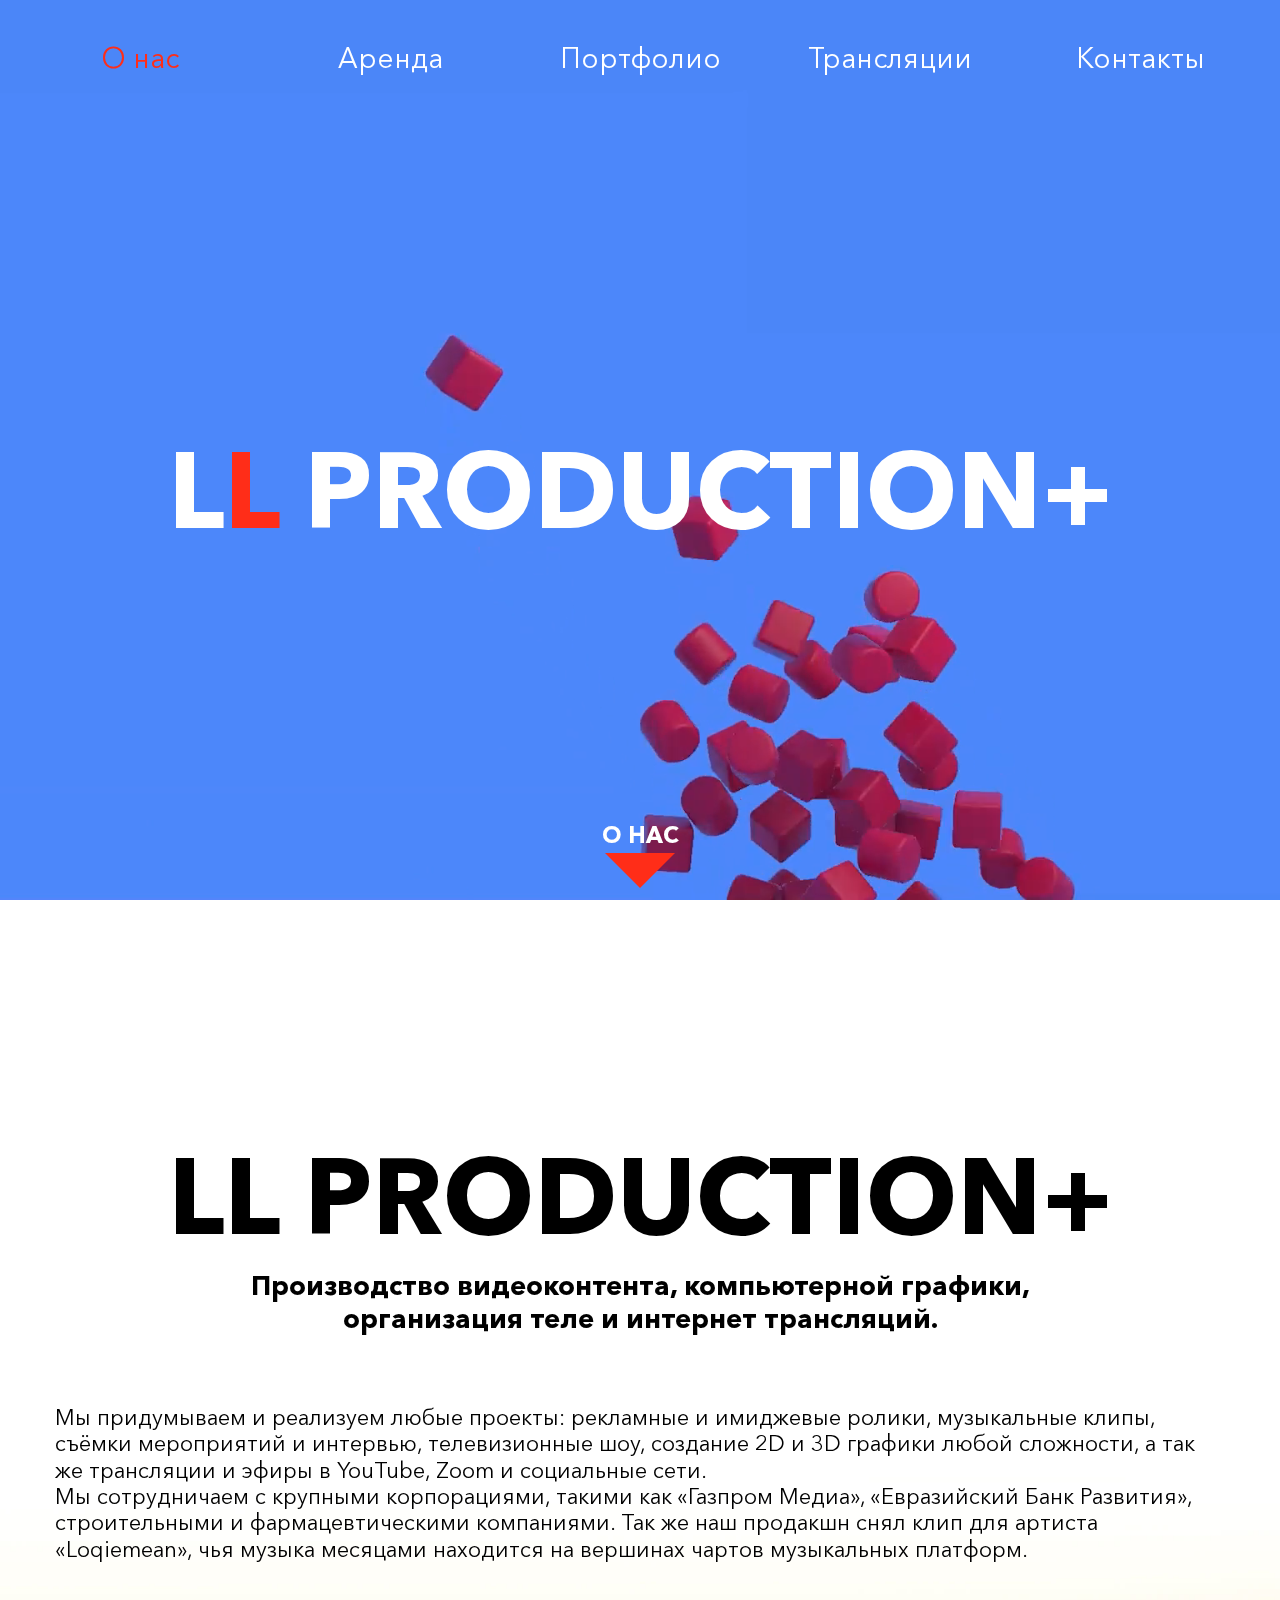
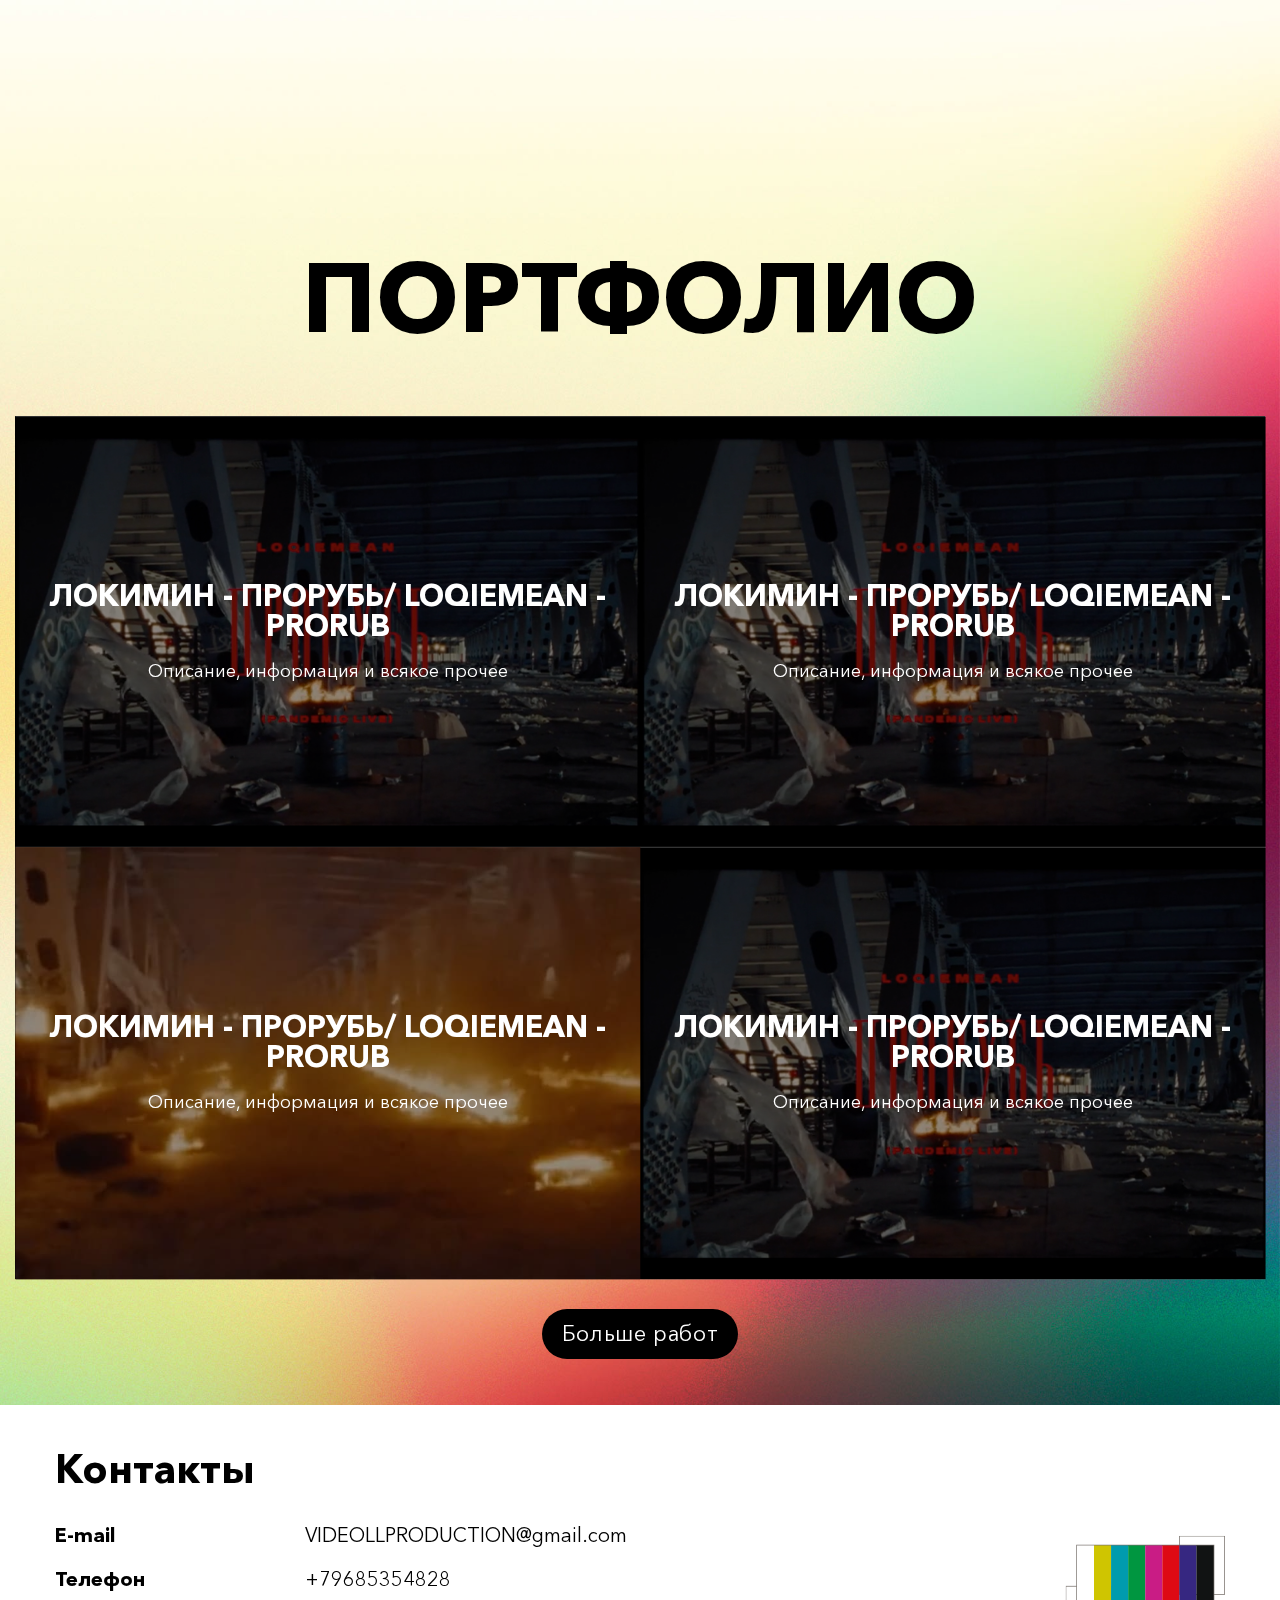
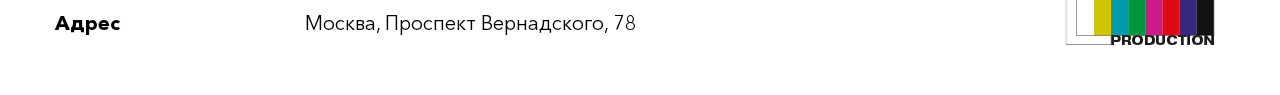
==== commit a56218ec: "s" ====
--- a/index.html
+++ b/index.html
@@ -16,7 +16,7 @@
                 <nav class="navbar">
                     <ul class="navbar__list">
                         <li class="navbar__item"><a href="index.html" class="navbar__link active">О нас</a></li>
-                        <li class="navbar__item"><a href="#" class="navbar__link">Аренда</a></li>
+                        <li class="navbar__item"><a href="rent.html" class="navbar__link">Аренда</a></li>
                         <li class="navbar__item"><a href="portfolio.html" class="navbar__link">Портфолио</a></li>
                         <li class="navbar__item"><a href="translations.html" class="navbar__link">Трансляции</a></li>
                         <li class="navbar__item"><a data-scroll href="#contacts" class="navbar__link">Контакты</a></li>
@@ -45,7 +45,7 @@
             <div class="container">
                 <div class="about__inner">
                     <h2 class="about__title title">ll production+</h2>
-                    <p class="about__sub-title">
+                    <p class="about__sub-title sub-title">
                         Производство видеоконтента, компьютерной графики, организация теле и интернет трансляций.
                     </p>
                     <p class="about__text">
@@ -173,7 +173,7 @@
     </div>
     <script src="js/smooth-scroll.min.js"></script>
     <script src="js/vimeo.js"></script>
-    <script src="js/main.js"></script>
+    <script src="js/main.min.js"></script>
 </body>
 
 </html>--- a/css/style.min.css
+++ b/css/style.min.css
@@ -1,2 +1 @@
-*,:after,:before{-webkit-box-sizing:border-box;box-sizing:border-box}html{line-height:1.2;-webkit-text-size-adjust:100%;-ms-text-size-adjust:100%;text-rendering:optimizeLegibility;scroll-behavior:smooth}body{margin:0;font-family:AvenirNextCyr,sans-serif,-apple-system,BlinkMacSystemFont,"Segoe UI";font-weight:400;font-size:23px;color:#fff;-webkit-backface-visibility:hidden;backface-visibility:hidden;-webkit-tap-highlight-color:transparent;-webkit-touch-callout:none;-webkit-font-smoothing:antialiased;-moz-osx-font-smoothing:grayscale}ul{margin:0;padding:0;list-style:none}img,svg{vertical-align:middle}img{border:none}svg:not(:root){overflow:hidden}button,input,optgroup,select,textarea{font-family:inherit;font-size:100%;line-height:1.2;margin:0}a{text-decoration:none}button,input{overflow:visible}input:-webkit-autofill,input:-webkit-autofill:active,input:-webkit-autofill:focus,input:-webkit-autofill:hover{font-size:inherit;-webkit-box-shadow:0 0 0 40px #fff inset;box-shadow:0 0 0 40px #fff inset}button,select{text-transform:none}[type=button],[type=reset],[type=submit],button{-webkit-appearance:button}p{margin:0}.page{width:100%;max-width:100%;overflow:hidden;position:relative}.container{width:100%;max-width:1200px;padding:0 15px;margin:0 auto}.container--fluid{max-width:1630px}.title{font-size:97px;font-weight:700;text-transform:uppercase;text-align:center;margin:0;color:#000}.btn{display:inline-block;text-align:center;text-decoration:none;font-size:22px;padding:0;cursor:pointer;color:#fff;background-color:transparent;border:none;line-height:1;position:relative;overflow:hidden;outline:0;-webkit-transition:all .2s ease-in;-o-transition:all .2s ease-in;transition:all .2s ease-in}.btn:active,.btn:focus,.btn:hover{outline:0}.btn--burger{display:none;border-radius:50%;background-color:#ff2d18;width:50px;height:50px;-webkit-transition:background-color .15s ease-out;-o-transition:background-color .15s ease-out;transition:background-color .15s ease-out}.btn--burger span{width:30px;height:2px;background-color:#fff;position:absolute;left:calc(50% - 15px)}.btn--burger span:nth-child(1){top:15px;-webkit-transition:-webkit-transform .25s ease;transition:-webkit-transform .25s ease;-o-transition:transform .25s ease;transition:transform .25s ease;transition:transform .25s ease,-webkit-transform .25s ease}.btn--burger span:nth-child(2){top:24px;-webkit-transition:opacity .15s ease-out;-o-transition:opacity .15s ease-out;transition:opacity .15s ease-out}.btn--burger span:nth-child(3){top:33px;-webkit-transition:-webkit-transform .25s ease;transition:-webkit-transform .25s ease;-o-transition:transform .25s ease;transition:transform .25s ease;transition:transform .25s ease,-webkit-transform .25s ease}.btn--burger.active{background-color:transparent}.btn--burger.active span:nth-child(1){top:12px;-webkit-transform:rotate(45deg);-ms-transform:rotate(45deg);transform:rotate(45deg);-webkit-transform-origin:top left;-ms-transform-origin:top left;transform-origin:top left;left:calc(50% - 10px)}.btn--burger.active span:nth-child(2){opacity:0}.btn--burger.active span:nth-child(3){-webkit-transform:rotate(-45deg);-ms-transform:rotate(-45deg);transform:rotate(-45deg);-webkit-transform-origin:bottom left;-ms-transform-origin:bottom left;transform-origin:bottom left;left:calc(50% - 10px)}.btn--more{background-color:#000;padding:14px 20px;border-radius:30px;letter-spacing:.03em}.btn--more:hover{-webkit-box-shadow:inset 0 0 6px 0 #fff;box-shadow:inset 0 0 6px 0 #fff;color:#fcfcfc}.stop-scroll{overflow:hidden}.triangle-btn{position:absolute;width:100%;z-index:3;min-height:27px;margin-bottom:50px;bottom:0;left:0;color:#fff}.triangle-btn:after{content:"";width:0;height:0;position:absolute;border-top:35px solid #ff2d18;border-left:35px solid transparent;border-right:35px solid transparent;bottom:calc(-100% - 10px);right:50%;-webkit-transform:translateX(50%);-ms-transform:translateX(50%);transform:translateX(50%)}.triangle-btn--mob{display:none}.header{position:absolute;width:100%;z-index:19;padding-top:42px}.header.active{background-color:#006278}.header--dark.active{background-color:#38adc7}.header--dark .navbar__link{color:#000}.navbar__list{display:-webkit-box;display:-webkit-flex;display:-ms-flexbox;display:flex;-webkit-box-pack:justify;-webkit-justify-content:space-between;-ms-flex-pack:justify;justify-content:space-between;-webkit-box-align:center;-webkit-align-items:center;-ms-flex-align:center;align-items:center}.navbar__item{-webkit-box-flex:0;-webkit-flex:0 0 20%;-ms-flex:0 0 20%;flex:0 0 20%;max-width:20%;text-align:center}.navbar__link{margin:0 4px;font-size:28px;color:#fff;-webkit-transition:color .2s linear;-o-transition:color .2s linear;transition:color .2s linear}.navbar__link:hover{color:#ff2d18}.navbar__link.active{color:#ff2d18}.intro{height:100vh;height:calc(var(--vh,1vh) * 100);min-height:500px}.intro__btn,.intro__title{position:absolute;text-transform:uppercase;text-align:center;font-weight:700;width:100%}.intro__title{padding:0 15px;font-size:107px;top:50%;left:0;-webkit-transform:translateY(-50%);-ms-transform:translateY(-50%);transform:translateY(-50%);z-index:2;margin:40px 0 0;pointer-events:none}.intro__title span{color:#ff2d18}.intro__slider{height:100%}.intro__inner{position:relative;width:100%;height:100%}.intro__video{position:absolute;top:0;left:0;-webkit-backface-visibility:hidden;backface-visibility:hidden;overflow:hidden;min-width:100%;min-height:100%}.intro__video video{position:absolute;top:0;left:0;width:100%;height:auto;min-width:100%;min-height:100%;-o-object-fit:cover;object-fit:cover;-webkit-transform:none;-ms-transform:none;transform:none}.about{color:#000;padding:100px 0;display:-webkit-box;display:-webkit-flex;display:-ms-flexbox;display:flex;-webkit-box-align:center;-webkit-align-items:center;-ms-flex-align:center;align-items:center;min-height:calc(var(--vh,1vh) * 100)}.about__sub-title{font-size:27px;text-align:center;margin:10px auto 70px;max-width:900px;font-weight:700}.about__text{font-size:22px;margin-bottom:5px}.about__title{font-size:107px}.portfolio{position:relative}.portfolio--section .portfolio__title{margin-bottom:60px}.portfolio--section .container--fluid{padding-top:40px;padding-bottom:40px}.portfolio--page .portfolio__items{padding-top:20vh;padding-bottom:20vh}.gradient-bg{background-image:url(../img/gradient.jpg);background-position:center;background-size:cover;background-repeat:no-repeat;position:absolute;top:-50%;right:0;width:100%;height:150%;overflow:hidden;z-index:-1}.gradient-bg--page{background-image:url(../img/portfolio-page-bg.jpg);width:105%;top:0;background-position:center top}.portfolio__items{display:-webkit-box;display:-webkit-flex;display:-ms-flexbox;display:flex;-webkit-box-align:center;-webkit-align-items:center;-ms-flex-align:center;align-items:center;-webkit-flex-wrap:wrap;-ms-flex-wrap:wrap;flex-wrap:wrap}.portfolio__item{position:relative;-webkit-box-flex:0;-webkit-flex:0 0 50%;-ms-flex:0 0 50%;flex:0 0 50%}.portfolio__item:hover .portfolio__descr{color:#c5c5c5}.portfolio__item:hover .portfolio__info::after{opacity:.2}.portfolio__item.active .portfolio__info,.portfolio__item.active .portfolio__play{display:none}.portfolio__play{position:absolute;top:0;left:0;width:100%;height:100%;z-index:6;cursor:pointer}.portfolio__play::after{content:"";position:absolute;top:0;left:0;width:100%;height:100%;background-image:url(../img/play.png);background-position:center;background-repeat:no-repeat;background-size:40px auto;opacity:0;-webkit-transition:opacity .33s linear;-o-transition:opacity .33s linear;transition:opacity .33s linear}.portfolio__play:hover::after{opacity:.88}.portfolio__info{width:100%;height:100%;position:absolute;top:50%;left:50%;-webkit-transform:translate(-50%,-50%);-ms-transform:translate(-50%,-50%);transform:translate(-50%,-50%);overflow:auto;display:-webkit-box;display:-webkit-flex;display:-ms-flexbox;display:flex;-webkit-box-align:center;-webkit-align-items:center;-ms-flex-align:center;align-items:center;-webkit-box-pack:center;-webkit-justify-content:center;-ms-flex-pack:center;justify-content:center;-webkit-box-orient:vertical;-webkit-box-direction:normal;-webkit-flex-direction:column;-ms-flex-direction:column;flex-direction:column;text-align:center;z-index:4;color:#fff;background-position:center;background-size:cover;background-repeat:no-repeat;padding:15px 20px}.portfolio__info::after{content:"";position:absolute;top:0;left:0;width:100%;height:100%;background-color:rgba(0,0,0,.4);z-index:-1;-webkit-transition:opacity .3s linear;-o-transition:opacity .3s linear;transition:opacity .3s linear}.portfolio__name{font-size:30px;font-weight:700;text-transform:uppercase;line-height:1;margin-bottom:20px}.portfolio__descr{font-size:18px;-webkit-transition:color .2s linear;-o-transition:color .2s linear;transition:color .2s linear}.portfolio__iframe{position:relative;width:100%;padding-top:69%;background-color:#000;z-index:2}.video-frame{border:0;width:100%;height:100%;position:absolute;top:0;left:0}.portfolio__more-btn{text-align:center;margin:30px 0 0}.portfolio__intro{min-height:500px;height:100vh;height:calc(var(--vh,1vh) * 100);display:-webkit-box;display:-webkit-flex;display:-ms-flexbox;display:flex;-webkit-box-align:center;-webkit-align-items:center;-ms-flex-align:center;align-items:center;-webkit-box-pack:center;-webkit-justify-content:center;-ms-flex-pack:center;justify-content:center;position:relative;padding:20px 0}.contacts__title{font-size:40px;font-weight:700;color:#000;margin-bottom:30px}.contacts__items{position:relative;padding-right:170px;font-size:20px;color:#000}.contacts__address{margin-bottom:10px;display:-webkit-box;display:-webkit-flex;display:-ms-flexbox;display:flex;-webkit-box-align:start;-webkit-align-items:flex-start;-ms-flex-align:start;align-items:flex-start;-webkit-flex-wrap:wrap;-ms-flex-wrap:wrap;flex-wrap:wrap}.contacts__address-action{color:#000;padding-bottom:10px}.contacts__address-name{font-weight:700;-webkit-box-flex:0;-webkit-flex:0 0 25%;-ms-flex:0 0 25%;flex:0 0 25%;padding:0 5px 10px 0}a.contacts__address-action{-webkit-transition:color .2s linear;-o-transition:color .2s linear;transition:color .2s linear}a.contacts__address-action:hover{color:#454545}.contacts__logo{position:absolute;bottom:0;right:0;max-width:160px;width:100%;height:auto}.contacts__logo img{max-width:100%;width:100%;height:auto}.translation__intro{position:relative;height:100vh;height:calc(var(--vh,1vh) * 100);min-height:500px;display:-webkit-box;display:-webkit-flex;display:-ms-flexbox;display:flex;-webkit-box-align:center;-webkit-align-items:center;-ms-flex-align:center;align-items:center;-webkit-box-pack:center;-webkit-justify-content:center;-ms-flex-pack:center;justify-content:center;background-position:center;background-repeat:no-repeat;background-size:cover}.translation__intro .title{color:#fff;padding:0 15px;z-index:2}.translation__intro::before{content:"";position:absolute;top:0;left:0;z-index:1;width:100%;height:100%;background-color:rgba(0,0,0,.25)}.translation__about{padding:20px 60px;margin:0 auto;min-height:100vh;min-height:calc(var(--vh,1vh) * 100);display:-webkit-box;display:-webkit-flex;display:-ms-flexbox;display:flex;-webkit-box-orient:vertical;-webkit-box-direction:normal;-webkit-flex-direction:column;-ms-flex-direction:column;flex-direction:column;-webkit-box-align:center;-webkit-align-items:center;-ms-flex-align:center;align-items:center;-webkit-box-pack:center;-webkit-justify-content:center;-ms-flex-pack:center;justify-content:center}.translation__about .title{margin-bottom:40px}.translation__about p{font-size:20px;color:#000;text-align:center}.translation__about p+p{margin-top:20px}.translation__items{display:-webkit-box;display:-webkit-flex;display:-ms-flexbox;display:flex;-webkit-flex-wrap:wrap;-ms-flex-wrap:wrap;flex-wrap:wrap;-webkit-box-align:start;-webkit-align-items:flex-start;-ms-flex-align:start;align-items:flex-start;-webkit-box-pack:center;-webkit-justify-content:center;-ms-flex-pack:center;justify-content:center;margin:0 -5px;padding:20vh 0}.translation__item{-webkit-box-flex:0;-webkit-flex:0 0 50%;-ms-flex:0 0 50%;flex:0 0 50%;max-width:50%;padding:5px}.translation__item img{width:100%;height:auto;max-width:100%}.footer{padding:40px 0;background-color:#fff}@media screen and (max-width:1024px){.title{font-size:77px}.navbar__link{font-size:24px}.about__title,.intro__title{font-size:87px}.about__sub-title{font-size:22px;margin-bottom:50px}.about__text{font-size:20px}}@media screen and (max-width:768px){.triangle-btn{margin-bottom:40px;min-height:24px}.triangle-btn::after{border-top-width:25px;border-left-width:25px;border-right-width:25px;bottom:calc(-100% - 5px)}.triangle-btn--mob{display:block}.btn--more{font-size:18px}.title{font-size:37px}.btn--burger{display:inline-block}.navbar{display:none}.header{position:fixed;text-align:right;padding-top:20px;overflow:auto}.header.active{height:100vh;height:calc(var(--vh,1vh) * 100)}.header.active .navbar{margin:50px -15px 0;width:100%;height:calc(100% - 70px);display:block;position:absolute}.navbar__list{display:-webkit-box;display:-webkit-flex;display:-ms-flexbox;display:flex;-webkit-box-orient:vertical;-webkit-box-direction:normal;-webkit-flex-direction:column;-ms-flex-direction:column;flex-direction:column;height:100%;-webkit-box-pack:center;-webkit-justify-content:center;-ms-flex-pack:center;justify-content:center}.navbar__item{max-width:initial;-webkit-box-flex:initial;-webkit-flex:initial;-ms-flex:initial;flex:initial}.navbar__item,.navbar__item+.navbar__item{margin:0 0 20px}.intro__btn,.navbar__link{font-size:20px}.about__title,.intro__title{font-size:47px}.about{padding:50px 0}.about__sub-title{font-size:18px;margin-bottom:30px}.about__text{font-size:16px}.portfolio--section .portfolio__title{margin-bottom:30px}.portfolio--page .portfolio__items{padding-bottom:0;padding-top:10vh}.portfolio__items{margin:0 -15px}.gradient-bg{background-image:url(../img/gradient-mob.jpg);background-size:100% 100%}.gradient-bg--page{background-image:url(../img/portfolio-page-bg-mobile.jpg)}.portfolio__intro{padding:10px 0}.portfolio__item{-webkit-box-flex:0;-webkit-flex:0 0 100%;-ms-flex:0 0 100%;flex:0 0 100%}.portfolio__name{font-size:20px;margin-bottom:10px}.portfolio__descr{font-size:14px}.contacts__title{font-size:25px}.contacts__logo{max-width:100px}.contacts__items{padding-right:105px;font-size:18px}.contacts__address{-webkit-box-orient:vertical;-webkit-box-direction:normal;-webkit-flex-direction:column;-ms-flex-direction:column;flex-direction:column}.footer{padding:20px 0}.translation__about{padding:10px 40px}.translation__about .title{margin-bottom:20px}.translation__about p{font-size:16px}.translation__about p+p{margin-top:10px}.translation__items{margin:0;padding:10vh 30px}.translation__item{max-width:100%;-webkit-box-flex:0;-webkit-flex:0 0 100%;-ms-flex:0 0 100%;flex:0 0 100%;padding:5px 0}}@media screen and (max-width:380px){.container{padding:0 10px}.title{font-size:27px}.about__title,.intro__title{font-size:34px}.portfolio__name{font-size:18px;margin-bottom:8px}.portfolio__descr{font-size:12px}.contacts__title{font-size:23px}.contacts__items{font-size:15px}}
-/*# sourceMappingURL=[data-uri] */
+*,:after,:before{-webkit-box-sizing:border-box;box-sizing:border-box}html{line-height:1.2;-webkit-text-size-adjust:100%;-ms-text-size-adjust:100%;text-rendering:optimizeLegibility;scroll-behavior:smooth}body{margin:0;font-family:AvenirNextCyr,sans-serif,-apple-system,BlinkMacSystemFont,"Segoe UI";font-weight:400;font-size:23px;color:#fff;-webkit-backface-visibility:hidden;backface-visibility:hidden;-webkit-tap-highlight-color:transparent;-webkit-touch-callout:none;-webkit-font-smoothing:antialiased;-moz-osx-font-smoothing:grayscale}ul{margin:0;padding:0;list-style:none}img,svg{vertical-align:middle}img{border:none}svg:not(:root){overflow:hidden}button,input,optgroup,select,textarea{font-family:inherit;font-size:100%;line-height:1.2;margin:0}a{text-decoration:none}button,input{overflow:visible}input:-webkit-autofill,input:-webkit-autofill:active,input:-webkit-autofill:focus,input:-webkit-autofill:hover{font-size:inherit;-webkit-box-shadow:0 0 0 40px #fff inset;box-shadow:0 0 0 40px #fff inset}button,select{text-transform:none}[type=button],[type=reset],[type=submit],button{-webkit-appearance:button}p{margin:0}.page{width:100%;max-width:100%;overflow:hidden;position:relative}.container{width:100%;max-width:1200px;padding:0 15px;margin:0 auto}.container--fluid{max-width:1630px}.title{font-size:97px;font-weight:700;text-transform:uppercase;text-align:center;margin:0;color:#000}.sub-title{font-size:27px;text-align:center;max-width:900px;font-weight:700}.btn{display:inline-block;text-align:center;text-decoration:none;font-size:22px;padding:0;cursor:pointer;color:#fff;background-color:transparent;border:none;line-height:1;position:relative;overflow:hidden;outline:0;-webkit-transition:all .2s ease-in;-o-transition:all .2s ease-in;transition:all .2s ease-in}.btn:active,.btn:focus,.btn:hover{outline:0}.btn--burger{display:none;border-radius:50%;background-color:#ff2d18;width:50px;height:50px;-webkit-transition:background-color .15s ease-out;-o-transition:background-color .15s ease-out;transition:background-color .15s ease-out}.btn--burger span{width:30px;height:2px;background-color:#fff;position:absolute;left:calc(50% - 15px)}.btn--burger span:nth-child(1){top:15px;-webkit-transition:-webkit-transform .25s ease;transition:-webkit-transform .25s ease;-o-transition:transform .25s ease;transition:transform .25s ease;transition:transform .25s ease,-webkit-transform .25s ease}.btn--burger span:nth-child(2){top:24px;-webkit-transition:opacity .15s ease-out;-o-transition:opacity .15s ease-out;transition:opacity .15s ease-out}.btn--burger span:nth-child(3){top:33px;-webkit-transition:-webkit-transform .25s ease;transition:-webkit-transform .25s ease;-o-transition:transform .25s ease;transition:transform .25s ease;transition:transform .25s ease,-webkit-transform .25s ease}.btn--burger.active{background-color:transparent}.btn--burger.active span:nth-child(1){top:12px;-webkit-transform:rotate(45deg);-ms-transform:rotate(45deg);transform:rotate(45deg);-webkit-transform-origin:top left;-ms-transform-origin:top left;transform-origin:top left;left:calc(50% - 10px)}.btn--burger.active span:nth-child(2){opacity:0}.btn--burger.active span:nth-child(3){-webkit-transform:rotate(-45deg);-ms-transform:rotate(-45deg);transform:rotate(-45deg);-webkit-transform-origin:bottom left;-ms-transform-origin:bottom left;transform-origin:bottom left;left:calc(50% - 10px)}.btn--more{background-color:#000;padding:14px 20px;border-radius:30px;letter-spacing:.03em}.btn--more:hover{-webkit-box-shadow:inset 0 0 6px 0 #fff;box-shadow:inset 0 0 6px 0 #fff;color:#fcfcfc}.stop-scroll{overflow:hidden}.triangle-btn{position:absolute;width:100%;z-index:3;min-height:27px;margin-bottom:50px;bottom:0;left:0;color:#fff}.triangle-btn:after{content:"";width:0;height:0;position:absolute;border-top:35px solid #ff2d18;border-left:35px solid transparent;border-right:35px solid transparent;bottom:calc(-100% - 10px);right:50%;-webkit-transform:translateX(50%);-ms-transform:translateX(50%);transform:translateX(50%)}.triangle-btn--mob{display:none}.gradient-bg{background-image:url(../img/gradient.jpg);background-position:center;background-size:cover;background-repeat:no-repeat;position:absolute;top:-50%;right:0;width:100%;height:150%;overflow:hidden;z-index:-1}.gradient-bg--page{background-image:url(../img/portfolio-page-bg.jpg);width:105%;top:0;background-position:center top}.gradient-bg--long{background-image:url(../img/gradient-for-rent.jpg);top:0;height:100%}.header{position:absolute;width:100%;z-index:19;padding-top:42px}.header.active{background-color:#006278}.header--dark.active{background-color:#38adc7}.header--dark .navbar__link{color:#000}.navbar__list{display:-webkit-box;display:-webkit-flex;display:-ms-flexbox;display:flex;-webkit-box-pack:justify;-webkit-justify-content:space-between;-ms-flex-pack:justify;justify-content:space-between;-webkit-box-align:center;-webkit-align-items:center;-ms-flex-align:center;align-items:center}.navbar__item{-webkit-box-flex:0;-webkit-flex:0 0 20%;-ms-flex:0 0 20%;flex:0 0 20%;max-width:20%;text-align:center}.navbar__link{margin:0 4px;font-size:28px;color:#fff;-webkit-transition:color .2s linear;-o-transition:color .2s linear;transition:color .2s linear}.navbar__link:hover{color:#ff2d18}.navbar__link.active{color:#ff2d18}.intro{height:100vh;height:calc(var(--vh,1vh) * 100);min-height:500px}.intro__btn,.intro__title{position:absolute;text-transform:uppercase;text-align:center;font-weight:700;width:100%}.intro__title{padding:0 15px;font-size:107px;top:50%;left:0;-webkit-transform:translateY(-50%);-ms-transform:translateY(-50%);transform:translateY(-50%);z-index:2;margin:40px 0 0;pointer-events:none}.intro__title span{color:#ff2d18}.intro__slider{height:100%}.intro__inner{position:relative;width:100%;height:100%}.intro__video{position:absolute;top:0;left:0;-webkit-backface-visibility:hidden;backface-visibility:hidden;overflow:hidden;min-width:100%;min-height:100%}.intro__video video{position:absolute;top:0;left:0;width:100%;height:auto;min-width:100%;min-height:100%;-o-object-fit:cover;object-fit:cover;-webkit-transform:none;-ms-transform:none;transform:none}.about{color:#000;padding:100px 0;display:-webkit-box;display:-webkit-flex;display:-ms-flexbox;display:flex;-webkit-box-align:center;-webkit-align-items:center;-ms-flex-align:center;align-items:center;min-height:calc(var(--vh,1vh) * 100)}.about__sub-title{margin:10px auto 70px}.about__text{font-size:22px;margin-bottom:5px}.about__title{font-size:107px}.portfolio{position:relative}.portfolio--section .portfolio__title{margin-bottom:60px}.portfolio--section .container--fluid{padding-top:40px;padding-bottom:40px}.portfolio--page .portfolio__items{padding-top:20vh;padding-bottom:10vh}.portfolio__items{display:-webkit-box;display:-webkit-flex;display:-ms-flexbox;display:flex;-webkit-box-align:center;-webkit-align-items:center;-ms-flex-align:center;align-items:center;-webkit-flex-wrap:wrap;-ms-flex-wrap:wrap;flex-wrap:wrap}.portfolio__item{position:relative;-webkit-box-flex:0;-webkit-flex:0 0 50%;-ms-flex:0 0 50%;flex:0 0 50%}.portfolio__item:hover .portfolio__descr{color:#c5c5c5}.portfolio__item:hover .portfolio__info::after{opacity:.2}.portfolio__item.active .portfolio__info,.portfolio__item.active .portfolio__play{display:none}.portfolio__play{position:absolute;top:0;left:0;width:100%;height:100%;z-index:6;cursor:pointer}.portfolio__play::after{content:"";position:absolute;top:0;left:0;width:100%;height:100%;background-image:url(../img/play.png);background-position:center;background-repeat:no-repeat;background-size:40px auto;opacity:0;-webkit-transition:opacity .33s linear;-o-transition:opacity .33s linear;transition:opacity .33s linear}.portfolio__play:hover::after{opacity:.88}.portfolio__info{width:100%;height:100%;position:absolute;top:50%;left:50%;-webkit-transform:translate(-50%,-50%);-ms-transform:translate(-50%,-50%);transform:translate(-50%,-50%);overflow:auto;display:-webkit-box;display:-webkit-flex;display:-ms-flexbox;display:flex;-webkit-box-align:center;-webkit-align-items:center;-ms-flex-align:center;align-items:center;-webkit-box-pack:center;-webkit-justify-content:center;-ms-flex-pack:center;justify-content:center;-webkit-box-orient:vertical;-webkit-box-direction:normal;-webkit-flex-direction:column;-ms-flex-direction:column;flex-direction:column;text-align:center;z-index:4;color:#fff;background-position:center;background-size:cover;background-repeat:no-repeat;padding:15px 20px}.portfolio__info::after{content:"";position:absolute;top:0;left:0;width:100%;height:100%;background-color:rgba(0,0,0,.4);z-index:-1;-webkit-transition:opacity .3s linear;-o-transition:opacity .3s linear;transition:opacity .3s linear}.portfolio__name{font-size:30px;font-weight:700;text-transform:uppercase;line-height:1;margin-bottom:20px}.portfolio__descr{font-size:18px;-webkit-transition:color .2s linear;-o-transition:color .2s linear;transition:color .2s linear}.portfolio__iframe{position:relative;width:100%;padding-top:69%;background-color:#000;z-index:2}.video-frame{border:0;width:100%;height:100%;position:absolute;top:0;left:0}.portfolio__more-btn{text-align:center;margin:30px 0 0}.portfolio__intro{min-height:500px;height:100vh;height:calc(var(--vh,1vh) * 100);display:-webkit-box;display:-webkit-flex;display:-ms-flexbox;display:flex;-webkit-box-align:center;-webkit-align-items:center;-ms-flex-align:center;align-items:center;-webkit-box-pack:center;-webkit-justify-content:center;-ms-flex-pack:center;justify-content:center;position:relative;padding:20px 0}.paginator{display:-webkit-box;display:-webkit-flex;display:-ms-flexbox;display:flex;-webkit-box-align:center;-webkit-align-items:center;-ms-flex-align:center;align-items:center;-webkit-box-pack:center;-webkit-justify-content:center;-ms-flex-pack:center;justify-content:center;width:100%}.paginator__icon{width:12px;height:auto;-webkit-transition:-webkit-transform .2s linear;transition:-webkit-transform .2s linear;-o-transition:transform .2s linear;transition:transform .2s linear;transition:transform .2s linear,-webkit-transform .2s linear;-webkit-transform-origin:center;-ms-transform-origin:center;transform-origin:center;fill:#000}.paginator__next,.paginator__prev{cursor:pointer}.paginator__next:hover .paginator__icon,.paginator__prev:hover .paginator__icon{-webkit-transform:scale(.94);-ms-transform:scale(.94);transform:scale(.94)}.paginator__next.disable,.paginator__prev.disable{cursor:not-allowed}.paginator__next.disable .paginator__icon,.paginator__prev.disable .paginator__icon{fill:#5c5c5c;-webkit-transform:scale(1);-ms-transform:scale(1);transform:scale(1)}.paginator__prev{margin-right:15px}.paginator__next{margin-left:15px}.paginator__link{display:inline-block;background-color:#000;color:#fff;border-radius:50%;width:46px;line-height:46px;text-align:center;font-size:20px;margin:0 5px;-webkit-transition:background-color .2s linear,color .2s linear;-o-transition:background-color .2s linear,color .2s linear;transition:background-color .2s linear,color .2s linear;-webkit-user-select:none;-moz-user-select:none;-ms-user-select:none;user-select:none}.paginator__link.active,.paginator__link:hover{background-color:#fff;color:#000}.paginator__link.active{-webkit-box-shadow:0 0 10px 0 rgba(0,0,0,.3);box-shadow:0 0 10px 0 rgba(0,0,0,.3)}.portfoli__paginator{padding-bottom:10vh}.contacts__title{font-size:40px;font-weight:700;color:#000;margin-bottom:30px}.contacts__items{position:relative;padding-right:170px;font-size:20px;color:#000}.contacts__address{margin-bottom:10px;display:-webkit-box;display:-webkit-flex;display:-ms-flexbox;display:flex;-webkit-box-align:start;-webkit-align-items:flex-start;-ms-flex-align:start;align-items:flex-start;-webkit-flex-wrap:wrap;-ms-flex-wrap:wrap;flex-wrap:wrap}.contacts__address-action{color:#000;padding-bottom:10px}.contacts__address-name{font-weight:700;-webkit-box-flex:0;-webkit-flex:0 0 25%;-ms-flex:0 0 25%;flex:0 0 25%;padding:0 5px 10px 0}a.contacts__address-action{-webkit-transition:color .2s linear;-o-transition:color .2s linear;transition:color .2s linear}a.contacts__address-action:hover{color:#454545}.contacts__logo{position:absolute;bottom:0;right:0;max-width:160px;width:100%;height:auto}.contacts__logo img{max-width:100%;width:100%;height:auto}.translation__inner .gradient-bg--page{height:100%}.translation__intro{position:relative;height:100vh;height:calc(var(--vh,1vh) * 100);min-height:500px;display:-webkit-box;display:-webkit-flex;display:-ms-flexbox;display:flex;-webkit-box-align:center;-webkit-align-items:center;-ms-flex-align:center;align-items:center;-webkit-box-pack:center;-webkit-justify-content:center;-ms-flex-pack:center;justify-content:center;background-position:center;background-repeat:no-repeat;background-size:cover}.translation__intro .title{color:#fff;padding:0 15px;z-index:2}.translation__intro::before{content:"";position:absolute;top:0;left:0;z-index:1;width:100%;height:100%;background-color:rgba(0,0,0,.25)}.translation__about{padding:20px 60px;margin:0 auto;min-height:70vh;min-height:calc(var(--vh,1vh) * 70);display:-webkit-box;display:-webkit-flex;display:-ms-flexbox;display:flex;-webkit-box-orient:vertical;-webkit-box-direction:normal;-webkit-flex-direction:column;-ms-flex-direction:column;flex-direction:column;-webkit-box-align:center;-webkit-align-items:center;-ms-flex-align:center;align-items:center;-webkit-box-pack:center;-webkit-justify-content:center;-ms-flex-pack:center;justify-content:center}.translation__about .title{margin-bottom:40px}.translation__about p{font-size:20px;color:#000;text-align:center}.translation__about p+p{margin-top:20px}.translation__items{display:-webkit-box;display:-webkit-flex;display:-ms-flexbox;display:flex;-webkit-flex-wrap:wrap;-ms-flex-wrap:wrap;flex-wrap:wrap;-webkit-box-align:start;-webkit-align-items:flex-start;-ms-flex-align:start;align-items:flex-start;-webkit-box-pack:center;-webkit-justify-content:center;-ms-flex-pack:center;justify-content:center;margin:0 -5px;padding-bottom:20vh}.translation__item{-webkit-box-flex:0;-webkit-flex:0 0 50%;-ms-flex:0 0 50%;flex:0 0 50%;max-width:50%;padding:5px}.translation__item img{width:100%;height:auto;max-width:100%}.rent{position:relative;color:#000;padding-bottom:40px}.rent__intro{padding:10vh 0;min-height:100vh;height:calc(var(--vh,1vh) * 80);display:-webkit-box;display:-webkit-flex;display:-ms-flexbox;display:flex;-webkit-box-align:center;-webkit-align-items:center;-ms-flex-align:center;align-items:center;-webkit-box-pack:center;-webkit-justify-content:center;-ms-flex-pack:center;justify-content:center;-webkit-box-orient:vertical;-webkit-box-direction:normal;-webkit-flex-direction:column;-ms-flex-direction:column;flex-direction:column;position:relative}.rent__sub-title{margin-top:20px}.rent__items{text-align:center;padding:40px 0}.rent__item{display:-webkit-box;display:-webkit-flex;display:-ms-flexbox;display:flex;-webkit-flex-wrap:wrap;-ms-flex-wrap:wrap;flex-wrap:wrap;-webkit-box-align:baseline;-webkit-align-items:baseline;-ms-flex-align:baseline;align-items:baseline;-webkit-box-pack:center;-webkit-justify-content:center;-ms-flex-pack:center;justify-content:center;padding-top:80px}.rent__item:first-child{padding-top:0}.rent__name{margin:0 0 30px;text-transform:uppercase;font-weight:700;font-size:26px}.rent__text{-webkit-box-flex:0;-webkit-flex:0 0 100%;-ms-flex:0 0 100%;flex:0 0 100%;display:-webkit-box;display:-webkit-flex;display:-ms-flexbox;display:flex;-webkit-box-align:center;-webkit-align-items:center;-ms-flex-align:center;align-items:center;-webkit-box-pack:center;-webkit-justify-content:center;-ms-flex-pack:center;justify-content:center;-webkit-box-orient:vertical;-webkit-box-direction:normal;-webkit-flex-direction:column;-ms-flex-direction:column;flex-direction:column;margin-bottom:60px}.rent__text p{max-width:680px;font-size:24px}.rent__img{-webkit-box-flex:0;-webkit-flex:0 0 50%;-ms-flex:0 0 50%;flex:0 0 50%;display:-webkit-box;display:-webkit-flex;display:-ms-flexbox;display:flex;-webkit-box-align:center;-webkit-align-items:center;-ms-flex-align:center;align-items:center;max-height:375px;overflow:hidden}.rent__img:nth-child(even){padding-right:10px}.rent__img:nth-child(odd){padding-left:10px}.rent__img img{max-width:100%;width:100%;height:auto}.rent__map{margin-top:40px}.map{width:100%;height:380px}.map iframe{width:100%;height:100%}.footer{padding:40px 0;background-color:#fff}@media screen and (max-width:1024px){.title{font-size:77px}.sub-title{font-size:22px}.navbar__link{font-size:24px}.about__title,.intro__title{font-size:87px}.about__sub-title{margin-bottom:50px}.about__text{font-size:20px}}@media screen and (max-width:768px){.triangle-btn{margin-bottom:40px;min-height:24px}.triangle-btn::after{border-top-width:25px;border-left-width:25px;border-right-width:25px;bottom:calc(-100% - 5px)}.triangle-btn--mob{display:block}.btn--more{font-size:18px}.title{font-size:37px}.sub-title{font-size:18px}.btn--burger{display:inline-block}.navbar{display:none}.header{position:fixed;text-align:right;padding-top:20px;overflow:auto}.header.active{height:100vh;height:calc(var(--vh,1vh) * 100)}.header.active .navbar{margin:50px -15px 0;width:100%;height:calc(100% - 70px);display:block;position:absolute}.navbar__list{display:-webkit-box;display:-webkit-flex;display:-ms-flexbox;display:flex;-webkit-box-orient:vertical;-webkit-box-direction:normal;-webkit-flex-direction:column;-ms-flex-direction:column;flex-direction:column;height:100%;-webkit-box-pack:center;-webkit-justify-content:center;-ms-flex-pack:center;justify-content:center}.navbar__item{max-width:initial;-webkit-box-flex:initial;-webkit-flex:initial;-ms-flex:initial;flex:initial}.navbar__item,.navbar__item+.navbar__item{margin:0 0 20px}.intro__btn,.navbar__link{font-size:20px}.about__title,.intro__title{font-size:47px}.about{padding:50px 0}.about__sub-title{margin-bottom:30px}.about__text{font-size:16px}.portfolio--section .portfolio__title{margin-bottom:30px}.portfolio--page .portfolio__items{padding-top:10vh}.portfolio__items{margin:0 -15px}.gradient-bg{background-image:url(../img/gradient-mob.jpg);background-size:100% 100%}.gradient-bg--page{background-image:url(../img/portfolio-page-bg-mobile.jpg)}.gradient-bg--long{background-image:url(../img/gradient-for-rent-mob.jpg);background-size:cover}.portfolio__intro{padding:10px 0}.portfolio__item{-webkit-box-flex:0;-webkit-flex:0 0 100%;-ms-flex:0 0 100%;flex:0 0 100%}.portfolio__name{font-size:20px;margin-bottom:10px}.portfolio__descr{font-size:14px}.contacts__title{font-size:25px}.contacts__logo{max-width:100px}.contacts__items{padding-right:105px;font-size:18px}.contacts__address{-webkit-box-orient:vertical;-webkit-box-direction:normal;-webkit-flex-direction:column;-ms-flex-direction:column;flex-direction:column}.footer{padding:20px 0}.translation__about{padding:10px 40px}.translation__about .title{margin-bottom:20px}.translation__about p{font-size:16px}.translation__about p+p{margin-top:10px}.translation__inner .gradient-bg--page{width:100%;height:100%;background-size:auto}.translation__items{margin:0;padding:0 30px 10vh}.translation__item{max-width:100%;-webkit-box-flex:0;-webkit-flex:0 0 100%;-ms-flex:0 0 100%;flex:0 0 100%;padding:5px 0}.paginator__link{width:38px;line-height:38px;font-size:16px;margin:0 4px}.paginator__prev{margin-right:10px}.paginator__next{margin-left:10px}.paginator__icon{width:9px}.rent__name{font-size:22px;margin-bottom:15px}.rent__text p{font-size:18px}.rent__text{margin-bottom:30px}.rent__img{-webkit-box-flex:0;-webkit-flex:0 0 100%;-ms-flex:0 0 100%;flex:0 0 100%;margin-bottom:15px}.rent__img:last-child{margin-bottom:0}.rent__img:nth-child(even){padding-right:20px;padding-left:20px}.rent__img:nth-child(odd){padding-left:20px;padding-right:20px}.rent__item{padding-top:40px}.rent__map{padding:0 20px;margin-top:0}}@media screen and (max-width:380px){.container{padding:0 10px}.title{font-size:27px}.about__title,.intro__title{font-size:34px}.portfolio__name{font-size:18px;margin-bottom:8px}.portfolio__descr{font-size:12px}.contacts__title{font-size:23px}.contacts__items{font-size:15px}.paginator__link{width:36px;line-height:36px;font-size:14px;margin:0 2px}}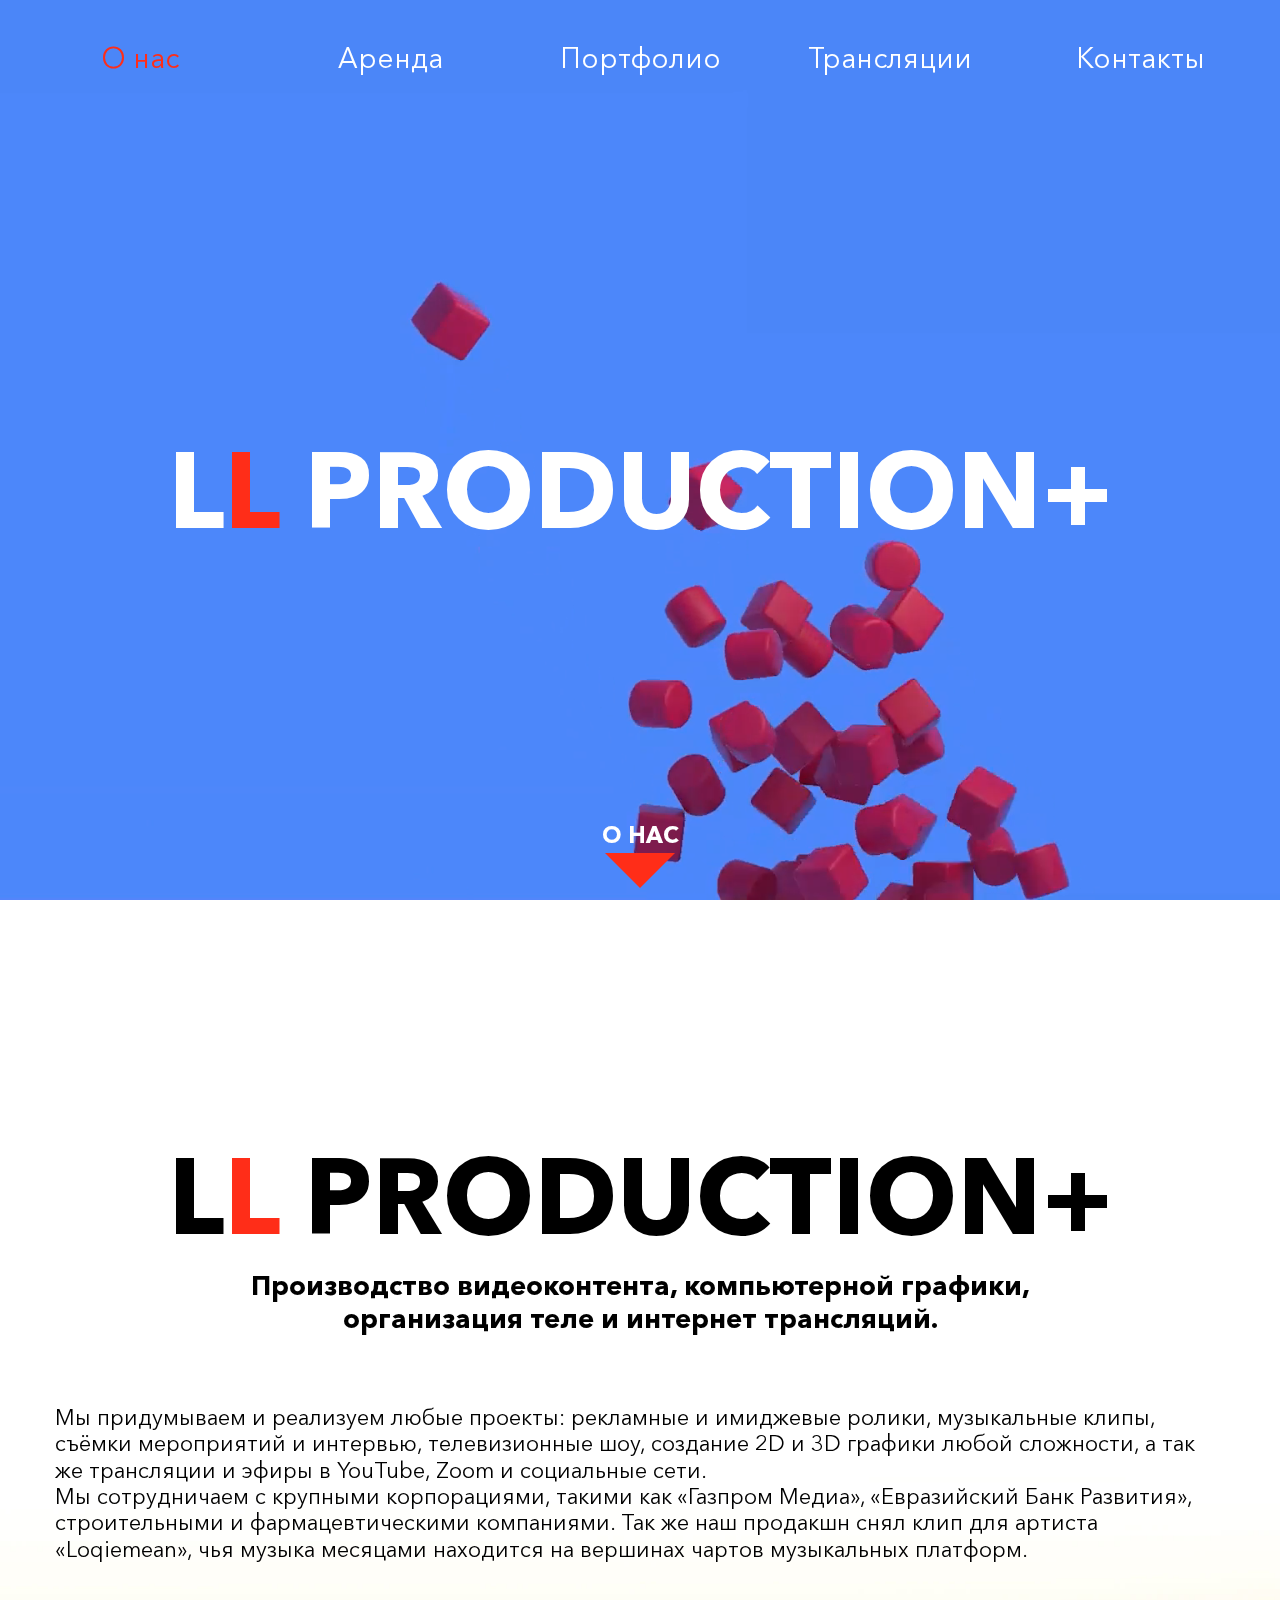
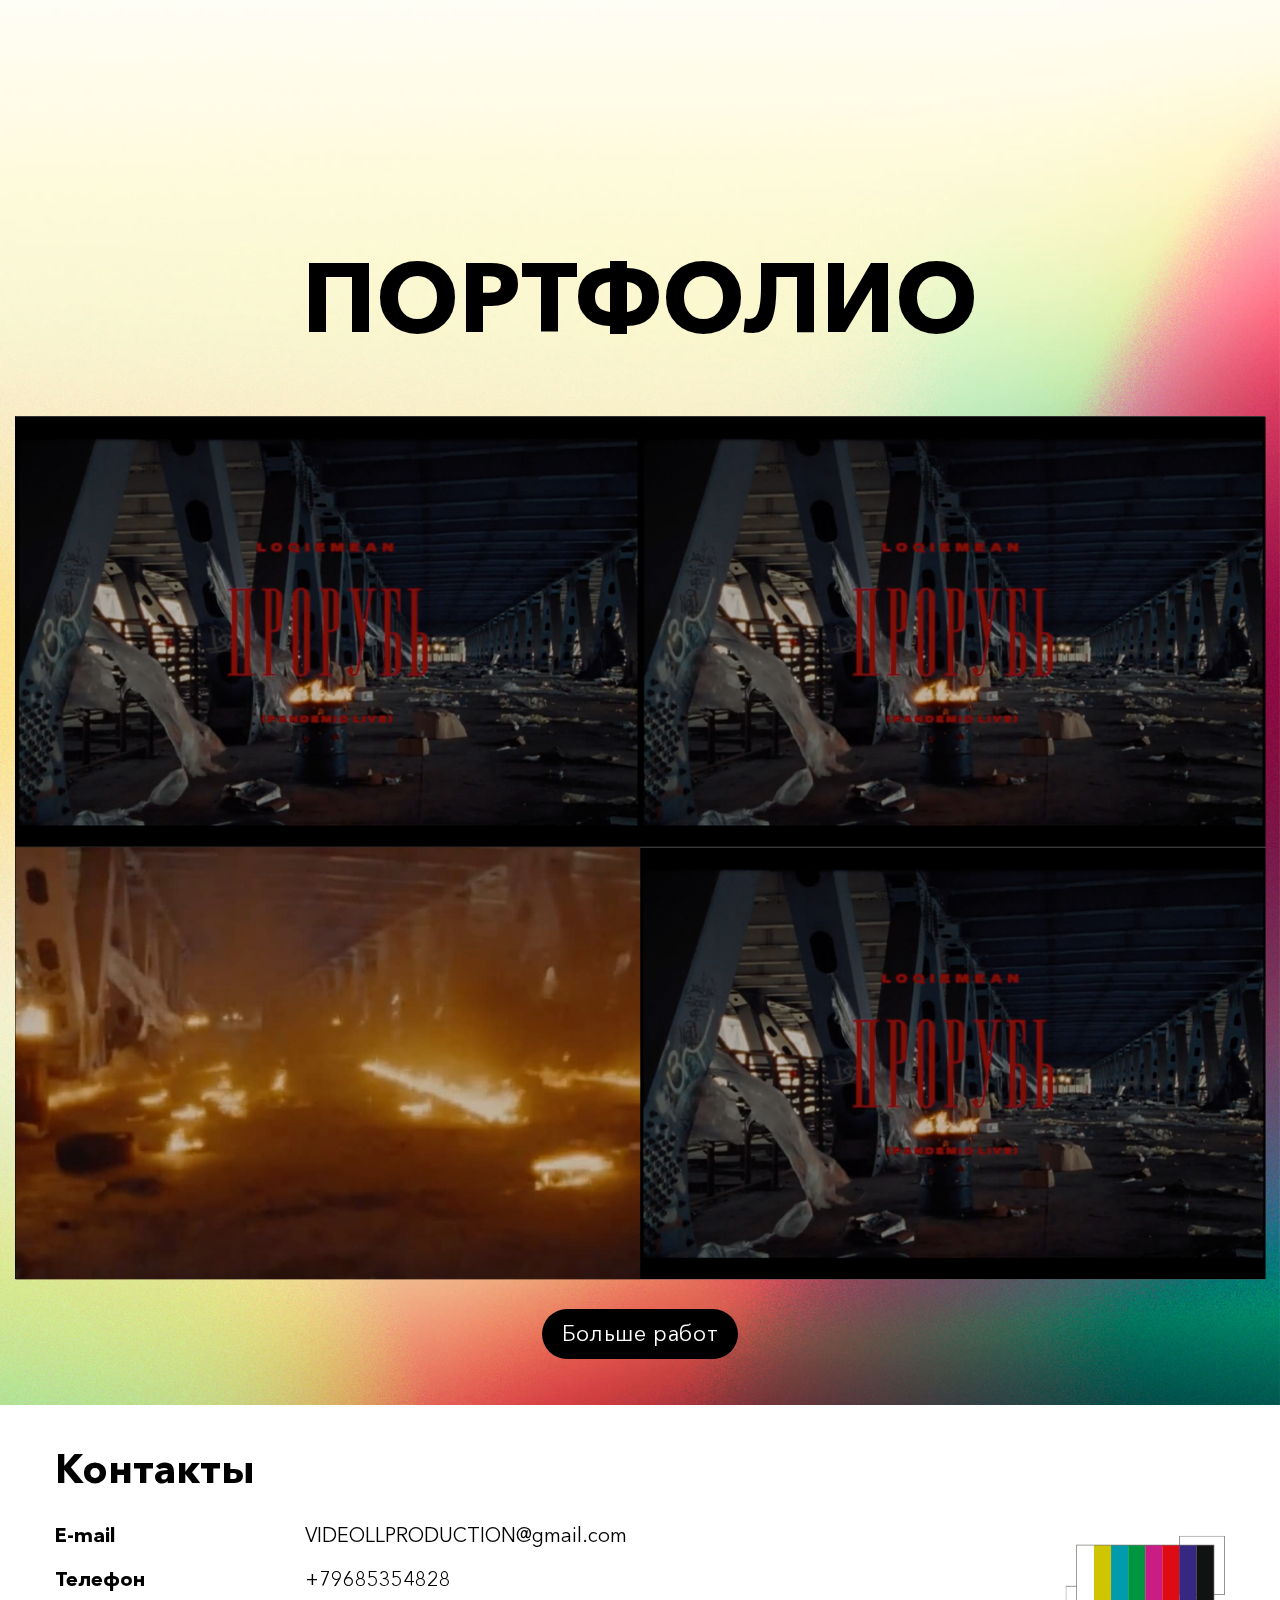
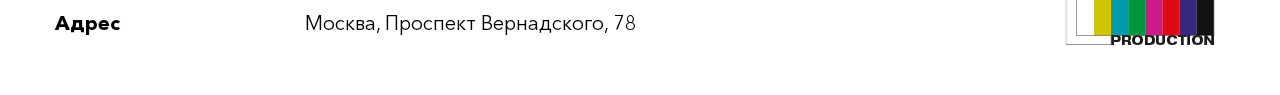
==== commit b1d1618d: "s" ====
--- a/index.html
+++ b/index.html
@@ -44,7 +44,7 @@
         <section class="about" id="aboutsection">
             <div class="container">
                 <div class="about__inner">
-                    <h2 class="about__title title">ll production+</h2>
+                    <h2 class="about__title title">l<span>l</span> production+</h2>
                     <p class="about__sub-title sub-title">
                         Производство видеоконтента, компьютерной графики, организация теле и интернет трансляций.
                     </p>
@@ -71,8 +71,37 @@
                                 Локимин - Прорубь/
                                 Loqiemean - prorub
                             </div>
-                            <div class="portfolio__descr">
-                                Описание, информация и всякое прочее
+
+                        </div>
+                        <div class="portfolio__play"></div>
+                        <div class="portfolio__iframe">
+                            <iframe class="video-frame"
+                                src="https://player.vimeo.com/video/395016201?autoplay=0&amp;controls=1&amp;autopause=0"
+                                title="vimeo395016201" allow="autoplay; fullscreen"></iframe>
+                        </div>
+                    </div>
+                    <div class="portfolio__item">
+                        <div class="portfolio__info" style="background-image: url(./img/portfolio-img.jpg);">
+                            <div class="portfolio__name">
+                                Локимин - Прорубь/
+                                Loqiemean - prorub
+                            </div>
+
+                        </div>
+                        <div class="portfolio__play"></div>
+                        <div class="portfolio__iframe">
+                            <iframe class="video-frame"
+                                src="https://player.vimeo.com/video/395016201?autoplay=0&amp;controls=1&amp;autopause=0"
+                                title="vimeo395016201" allow="autoplay; fullscreen"></iframe>
+                        </div>
+                    </div>
+                    <div class="portfolio__item">
+                        <div class="portfolio__info" style="background-image: url(./img/portfolio-bg.jpg);">
+                            <div class="portfolio__name">
+                                Локимин - Прорубь/
+                                Loqiemean - prorub
+                                Локимин - Прорубь/
+                                Loqiemean - prorub
                             </div>
                         </div>
                         <div class="portfolio__play"></div>
@@ -87,43 +116,6 @@
                             <div class="portfolio__name">
                                 Локимин - Прорубь/
                                 Loqiemean - prorub
-                            </div>
-                            <div class="portfolio__descr">
-                                Описание, информация и всякое прочее
-                            </div>
-                        </div>
-                        <div class="portfolio__play"></div>
-                        <div class="portfolio__iframe">
-                            <iframe class="video-frame"
-                                src="https://player.vimeo.com/video/395016201?autoplay=0&amp;controls=1&amp;autopause=0"
-                                title="vimeo395016201" allow="autoplay; fullscreen"></iframe>
-                        </div>
-                    </div>
-                    <div class="portfolio__item">
-                        <div class="portfolio__info" style="background-image: url(./img/portfolio-bg.jpg);">
-                            <div class="portfolio__name">
-                                Локимин - Прорубь/
-                                Loqiemean - prorub
-                            </div>
-                            <div class="portfolio__descr">
-                                Описание, информация и всякое прочее
-                            </div>
-                        </div>
-                        <div class="portfolio__play"></div>
-                        <div class="portfolio__iframe">
-                            <iframe class="video-frame"
-                                src="https://player.vimeo.com/video/395016201?autoplay=0&amp;controls=1&amp;autopause=0"
-                                title="vimeo395016201" allow="autoplay; fullscreen"></iframe>
-                        </div>
-                    </div>
-                    <div class="portfolio__item">
-                        <div class="portfolio__info" style="background-image: url(./img/portfolio-img.jpg);">
-                            <div class="portfolio__name">
-                                Локимин - Прорубь/
-                                Loqiemean - prorub
-                            </div>
-                            <div class="portfolio__descr">
-                                Описание, информация и всякое прочее
                             </div>
                         </div>
                         <div class="portfolio__play"></div>
--- a/css/style.min.css
+++ b/css/style.min.css
@@ -1 +1 @@
-*,:after,:before{-webkit-box-sizing:border-box;box-sizing:border-box}html{line-height:1.2;-webkit-text-size-adjust:100%;-ms-text-size-adjust:100%;text-rendering:optimizeLegibility;scroll-behavior:smooth}body{margin:0;font-family:AvenirNextCyr,sans-serif,-apple-system,BlinkMacSystemFont,"Segoe UI";font-weight:400;font-size:23px;color:#fff;-webkit-backface-visibility:hidden;backface-visibility:hidden;-webkit-tap-highlight-color:transparent;-webkit-touch-callout:none;-webkit-font-smoothing:antialiased;-moz-osx-font-smoothing:grayscale}ul{margin:0;padding:0;list-style:none}img,svg{vertical-align:middle}img{border:none}svg:not(:root){overflow:hidden}button,input,optgroup,select,textarea{font-family:inherit;font-size:100%;line-height:1.2;margin:0}a{text-decoration:none}button,input{overflow:visible}input:-webkit-autofill,input:-webkit-autofill:active,input:-webkit-autofill:focus,input:-webkit-autofill:hover{font-size:inherit;-webkit-box-shadow:0 0 0 40px #fff inset;box-shadow:0 0 0 40px #fff inset}button,select{text-transform:none}[type=button],[type=reset],[type=submit],button{-webkit-appearance:button}p{margin:0}.page{width:100%;max-width:100%;overflow:hidden;position:relative}.container{width:100%;max-width:1200px;padding:0 15px;margin:0 auto}.container--fluid{max-width:1630px}.title{font-size:97px;font-weight:700;text-transform:uppercase;text-align:center;margin:0;color:#000}.sub-title{font-size:27px;text-align:center;max-width:900px;font-weight:700}.btn{display:inline-block;text-align:center;text-decoration:none;font-size:22px;padding:0;cursor:pointer;color:#fff;background-color:transparent;border:none;line-height:1;position:relative;overflow:hidden;outline:0;-webkit-transition:all .2s ease-in;-o-transition:all .2s ease-in;transition:all .2s ease-in}.btn:active,.btn:focus,.btn:hover{outline:0}.btn--burger{display:none;border-radius:50%;background-color:#ff2d18;width:50px;height:50px;-webkit-transition:background-color .15s ease-out;-o-transition:background-color .15s ease-out;transition:background-color .15s ease-out}.btn--burger span{width:30px;height:2px;background-color:#fff;position:absolute;left:calc(50% - 15px)}.btn--burger span:nth-child(1){top:15px;-webkit-transition:-webkit-transform .25s ease;transition:-webkit-transform .25s ease;-o-transition:transform .25s ease;transition:transform .25s ease;transition:transform .25s ease,-webkit-transform .25s ease}.btn--burger span:nth-child(2){top:24px;-webkit-transition:opacity .15s ease-out;-o-transition:opacity .15s ease-out;transition:opacity .15s ease-out}.btn--burger span:nth-child(3){top:33px;-webkit-transition:-webkit-transform .25s ease;transition:-webkit-transform .25s ease;-o-transition:transform .25s ease;transition:transform .25s ease;transition:transform .25s ease,-webkit-transform .25s ease}.btn--burger.active{background-color:transparent}.btn--burger.active span:nth-child(1){top:12px;-webkit-transform:rotate(45deg);-ms-transform:rotate(45deg);transform:rotate(45deg);-webkit-transform-origin:top left;-ms-transform-origin:top left;transform-origin:top left;left:calc(50% - 10px)}.btn--burger.active span:nth-child(2){opacity:0}.btn--burger.active span:nth-child(3){-webkit-transform:rotate(-45deg);-ms-transform:rotate(-45deg);transform:rotate(-45deg);-webkit-transform-origin:bottom left;-ms-transform-origin:bottom left;transform-origin:bottom left;left:calc(50% - 10px)}.btn--more{background-color:#000;padding:14px 20px;border-radius:30px;letter-spacing:.03em}.btn--more:hover{-webkit-box-shadow:inset 0 0 6px 0 #fff;box-shadow:inset 0 0 6px 0 #fff;color:#fcfcfc}.stop-scroll{overflow:hidden}.triangle-btn{position:absolute;width:100%;z-index:3;min-height:27px;margin-bottom:50px;bottom:0;left:0;color:#fff}.triangle-btn:after{content:"";width:0;height:0;position:absolute;border-top:35px solid #ff2d18;border-left:35px solid transparent;border-right:35px solid transparent;bottom:calc(-100% - 10px);right:50%;-webkit-transform:translateX(50%);-ms-transform:translateX(50%);transform:translateX(50%)}.triangle-btn--mob{display:none}.gradient-bg{background-image:url(../img/gradient.jpg);background-position:center;background-size:cover;background-repeat:no-repeat;position:absolute;top:-50%;right:0;width:100%;height:150%;overflow:hidden;z-index:-1}.gradient-bg--page{background-image:url(../img/portfolio-page-bg.jpg);width:105%;top:0;background-position:center top}.gradient-bg--long{background-image:url(../img/gradient-for-rent.jpg);top:0;height:100%}.header{position:absolute;width:100%;z-index:19;padding-top:42px}.header.active{background-color:#006278}.header--dark.active{background-color:#38adc7}.header--dark .navbar__link{color:#000}.navbar__list{display:-webkit-box;display:-webkit-flex;display:-ms-flexbox;display:flex;-webkit-box-pack:justify;-webkit-justify-content:space-between;-ms-flex-pack:justify;justify-content:space-between;-webkit-box-align:center;-webkit-align-items:center;-ms-flex-align:center;align-items:center}.navbar__item{-webkit-box-flex:0;-webkit-flex:0 0 20%;-ms-flex:0 0 20%;flex:0 0 20%;max-width:20%;text-align:center}.navbar__link{margin:0 4px;font-size:28px;color:#fff;-webkit-transition:color .2s linear;-o-transition:color .2s linear;transition:color .2s linear}.navbar__link:hover{color:#ff2d18}.navbar__link.active{color:#ff2d18}.intro{height:100vh;height:calc(var(--vh,1vh) * 100);min-height:500px}.intro__btn,.intro__title{position:absolute;text-transform:uppercase;text-align:center;font-weight:700;width:100%}.intro__title{padding:0 15px;font-size:107px;top:50%;left:0;-webkit-transform:translateY(-50%);-ms-transform:translateY(-50%);transform:translateY(-50%);z-index:2;margin:40px 0 0;pointer-events:none}.intro__title span{color:#ff2d18}.intro__slider{height:100%}.intro__inner{position:relative;width:100%;height:100%}.intro__video{position:absolute;top:0;left:0;-webkit-backface-visibility:hidden;backface-visibility:hidden;overflow:hidden;min-width:100%;min-height:100%}.intro__video video{position:absolute;top:0;left:0;width:100%;height:auto;min-width:100%;min-height:100%;-o-object-fit:cover;object-fit:cover;-webkit-transform:none;-ms-transform:none;transform:none}.about{color:#000;padding:100px 0;display:-webkit-box;display:-webkit-flex;display:-ms-flexbox;display:flex;-webkit-box-align:center;-webkit-align-items:center;-ms-flex-align:center;align-items:center;min-height:calc(var(--vh,1vh) * 100)}.about__sub-title{margin:10px auto 70px}.about__text{font-size:22px;margin-bottom:5px}.about__title{font-size:107px}.portfolio{position:relative}.portfolio--section .portfolio__title{margin-bottom:60px}.portfolio--section .container--fluid{padding-top:40px;padding-bottom:40px}.portfolio--page .portfolio__items{padding-top:20vh;padding-bottom:10vh}.portfolio__items{display:-webkit-box;display:-webkit-flex;display:-ms-flexbox;display:flex;-webkit-box-align:center;-webkit-align-items:center;-ms-flex-align:center;align-items:center;-webkit-flex-wrap:wrap;-ms-flex-wrap:wrap;flex-wrap:wrap}.portfolio__item{position:relative;-webkit-box-flex:0;-webkit-flex:0 0 50%;-ms-flex:0 0 50%;flex:0 0 50%}.portfolio__item:hover .portfolio__descr{color:#c5c5c5}.portfolio__item:hover .portfolio__info::after{opacity:.2}.portfolio__item.active .portfolio__info,.portfolio__item.active .portfolio__play{display:none}.portfolio__play{position:absolute;top:0;left:0;width:100%;height:100%;z-index:6;cursor:pointer}.portfolio__play::after{content:"";position:absolute;top:0;left:0;width:100%;height:100%;background-image:url(../img/play.png);background-position:center;background-repeat:no-repeat;background-size:40px auto;opacity:0;-webkit-transition:opacity .33s linear;-o-transition:opacity .33s linear;transition:opacity .33s linear}.portfolio__play:hover::after{opacity:.88}.portfolio__info{width:100%;height:100%;position:absolute;top:50%;left:50%;-webkit-transform:translate(-50%,-50%);-ms-transform:translate(-50%,-50%);transform:translate(-50%,-50%);overflow:auto;display:-webkit-box;display:-webkit-flex;display:-ms-flexbox;display:flex;-webkit-box-align:center;-webkit-align-items:center;-ms-flex-align:center;align-items:center;-webkit-box-pack:center;-webkit-justify-content:center;-ms-flex-pack:center;justify-content:center;-webkit-box-orient:vertical;-webkit-box-direction:normal;-webkit-flex-direction:column;-ms-flex-direction:column;flex-direction:column;text-align:center;z-index:4;color:#fff;background-position:center;background-size:cover;background-repeat:no-repeat;padding:15px 20px}.portfolio__info::after{content:"";position:absolute;top:0;left:0;width:100%;height:100%;background-color:rgba(0,0,0,.4);z-index:-1;-webkit-transition:opacity .3s linear;-o-transition:opacity .3s linear;transition:opacity .3s linear}.portfolio__name{font-size:30px;font-weight:700;text-transform:uppercase;line-height:1;margin-bottom:20px}.portfolio__descr{font-size:18px;-webkit-transition:color .2s linear;-o-transition:color .2s linear;transition:color .2s linear}.portfolio__iframe{position:relative;width:100%;padding-top:69%;background-color:#000;z-index:2}.video-frame{border:0;width:100%;height:100%;position:absolute;top:0;left:0}.portfolio__more-btn{text-align:center;margin:30px 0 0}.portfolio__intro{min-height:500px;height:100vh;height:calc(var(--vh,1vh) * 100);display:-webkit-box;display:-webkit-flex;display:-ms-flexbox;display:flex;-webkit-box-align:center;-webkit-align-items:center;-ms-flex-align:center;align-items:center;-webkit-box-pack:center;-webkit-justify-content:center;-ms-flex-pack:center;justify-content:center;position:relative;padding:20px 0}.paginator{display:-webkit-box;display:-webkit-flex;display:-ms-flexbox;display:flex;-webkit-box-align:center;-webkit-align-items:center;-ms-flex-align:center;align-items:center;-webkit-box-pack:center;-webkit-justify-content:center;-ms-flex-pack:center;justify-content:center;width:100%}.paginator__icon{width:12px;height:auto;-webkit-transition:-webkit-transform .2s linear;transition:-webkit-transform .2s linear;-o-transition:transform .2s linear;transition:transform .2s linear;transition:transform .2s linear,-webkit-transform .2s linear;-webkit-transform-origin:center;-ms-transform-origin:center;transform-origin:center;fill:#000}.paginator__next,.paginator__prev{cursor:pointer}.paginator__next:hover .paginator__icon,.paginator__prev:hover .paginator__icon{-webkit-transform:scale(.94);-ms-transform:scale(.94);transform:scale(.94)}.paginator__next.disable,.paginator__prev.disable{cursor:not-allowed}.paginator__next.disable .paginator__icon,.paginator__prev.disable .paginator__icon{fill:#5c5c5c;-webkit-transform:scale(1);-ms-transform:scale(1);transform:scale(1)}.paginator__prev{margin-right:15px}.paginator__next{margin-left:15px}.paginator__link{display:inline-block;background-color:#000;color:#fff;border-radius:50%;width:46px;line-height:46px;text-align:center;font-size:20px;margin:0 5px;-webkit-transition:background-color .2s linear,color .2s linear;-o-transition:background-color .2s linear,color .2s linear;transition:background-color .2s linear,color .2s linear;-webkit-user-select:none;-moz-user-select:none;-ms-user-select:none;user-select:none}.paginator__link.active,.paginator__link:hover{background-color:#fff;color:#000}.paginator__link.active{-webkit-box-shadow:0 0 10px 0 rgba(0,0,0,.3);box-shadow:0 0 10px 0 rgba(0,0,0,.3)}.portfoli__paginator{padding-bottom:10vh}.contacts__title{font-size:40px;font-weight:700;color:#000;margin-bottom:30px}.contacts__items{position:relative;padding-right:170px;font-size:20px;color:#000}.contacts__address{margin-bottom:10px;display:-webkit-box;display:-webkit-flex;display:-ms-flexbox;display:flex;-webkit-box-align:start;-webkit-align-items:flex-start;-ms-flex-align:start;align-items:flex-start;-webkit-flex-wrap:wrap;-ms-flex-wrap:wrap;flex-wrap:wrap}.contacts__address-action{color:#000;padding-bottom:10px}.contacts__address-name{font-weight:700;-webkit-box-flex:0;-webkit-flex:0 0 25%;-ms-flex:0 0 25%;flex:0 0 25%;padding:0 5px 10px 0}a.contacts__address-action{-webkit-transition:color .2s linear;-o-transition:color .2s linear;transition:color .2s linear}a.contacts__address-action:hover{color:#454545}.contacts__logo{position:absolute;bottom:0;right:0;max-width:160px;width:100%;height:auto}.contacts__logo img{max-width:100%;width:100%;height:auto}.translation__inner .gradient-bg--page{height:100%}.translation__intro{position:relative;height:100vh;height:calc(var(--vh,1vh) * 100);min-height:500px;display:-webkit-box;display:-webkit-flex;display:-ms-flexbox;display:flex;-webkit-box-align:center;-webkit-align-items:center;-ms-flex-align:center;align-items:center;-webkit-box-pack:center;-webkit-justify-content:center;-ms-flex-pack:center;justify-content:center;background-position:center;background-repeat:no-repeat;background-size:cover}.translation__intro .title{color:#fff;padding:0 15px;z-index:2}.translation__intro::before{content:"";position:absolute;top:0;left:0;z-index:1;width:100%;height:100%;background-color:rgba(0,0,0,.25)}.translation__about{padding:20px 60px;margin:0 auto;min-height:70vh;min-height:calc(var(--vh,1vh) * 70);display:-webkit-box;display:-webkit-flex;display:-ms-flexbox;display:flex;-webkit-box-orient:vertical;-webkit-box-direction:normal;-webkit-flex-direction:column;-ms-flex-direction:column;flex-direction:column;-webkit-box-align:center;-webkit-align-items:center;-ms-flex-align:center;align-items:center;-webkit-box-pack:center;-webkit-justify-content:center;-ms-flex-pack:center;justify-content:center}.translation__about .title{margin-bottom:40px}.translation__about p{font-size:20px;color:#000;text-align:center}.translation__about p+p{margin-top:20px}.translation__items{display:-webkit-box;display:-webkit-flex;display:-ms-flexbox;display:flex;-webkit-flex-wrap:wrap;-ms-flex-wrap:wrap;flex-wrap:wrap;-webkit-box-align:start;-webkit-align-items:flex-start;-ms-flex-align:start;align-items:flex-start;-webkit-box-pack:center;-webkit-justify-content:center;-ms-flex-pack:center;justify-content:center;margin:0 -5px;padding-bottom:20vh}.translation__item{-webkit-box-flex:0;-webkit-flex:0 0 50%;-ms-flex:0 0 50%;flex:0 0 50%;max-width:50%;padding:5px}.translation__item img{width:100%;height:auto;max-width:100%}.rent{position:relative;color:#000;padding-bottom:40px}.rent__intro{padding:10vh 0;min-height:100vh;height:calc(var(--vh,1vh) * 80);display:-webkit-box;display:-webkit-flex;display:-ms-flexbox;display:flex;-webkit-box-align:center;-webkit-align-items:center;-ms-flex-align:center;align-items:center;-webkit-box-pack:center;-webkit-justify-content:center;-ms-flex-pack:center;justify-content:center;-webkit-box-orient:vertical;-webkit-box-direction:normal;-webkit-flex-direction:column;-ms-flex-direction:column;flex-direction:column;position:relative}.rent__sub-title{margin-top:20px}.rent__items{text-align:center;padding:40px 0}.rent__item{display:-webkit-box;display:-webkit-flex;display:-ms-flexbox;display:flex;-webkit-flex-wrap:wrap;-ms-flex-wrap:wrap;flex-wrap:wrap;-webkit-box-align:baseline;-webkit-align-items:baseline;-ms-flex-align:baseline;align-items:baseline;-webkit-box-pack:center;-webkit-justify-content:center;-ms-flex-pack:center;justify-content:center;padding-top:80px}.rent__item:first-child{padding-top:0}.rent__name{margin:0 0 30px;text-transform:uppercase;font-weight:700;font-size:26px}.rent__text{-webkit-box-flex:0;-webkit-flex:0 0 100%;-ms-flex:0 0 100%;flex:0 0 100%;display:-webkit-box;display:-webkit-flex;display:-ms-flexbox;display:flex;-webkit-box-align:center;-webkit-align-items:center;-ms-flex-align:center;align-items:center;-webkit-box-pack:center;-webkit-justify-content:center;-ms-flex-pack:center;justify-content:center;-webkit-box-orient:vertical;-webkit-box-direction:normal;-webkit-flex-direction:column;-ms-flex-direction:column;flex-direction:column;margin-bottom:60px}.rent__text p{max-width:680px;font-size:24px}.rent__img{-webkit-box-flex:0;-webkit-flex:0 0 50%;-ms-flex:0 0 50%;flex:0 0 50%;display:-webkit-box;display:-webkit-flex;display:-ms-flexbox;display:flex;-webkit-box-align:center;-webkit-align-items:center;-ms-flex-align:center;align-items:center;max-height:375px;overflow:hidden}.rent__img:nth-child(even){padding-right:10px}.rent__img:nth-child(odd){padding-left:10px}.rent__img img{max-width:100%;width:100%;height:auto}.rent__map{margin-top:40px}.map{width:100%;height:380px}.map iframe{width:100%;height:100%}.footer{padding:40px 0;background-color:#fff}@media screen and (max-width:1024px){.title{font-size:77px}.sub-title{font-size:22px}.navbar__link{font-size:24px}.about__title,.intro__title{font-size:87px}.about__sub-title{margin-bottom:50px}.about__text{font-size:20px}}@media screen and (max-width:768px){.triangle-btn{margin-bottom:40px;min-height:24px}.triangle-btn::after{border-top-width:25px;border-left-width:25px;border-right-width:25px;bottom:calc(-100% - 5px)}.triangle-btn--mob{display:block}.btn--more{font-size:18px}.title{font-size:37px}.sub-title{font-size:18px}.btn--burger{display:inline-block}.navbar{display:none}.header{position:fixed;text-align:right;padding-top:20px;overflow:auto}.header.active{height:100vh;height:calc(var(--vh,1vh) * 100)}.header.active .navbar{margin:50px -15px 0;width:100%;height:calc(100% - 70px);display:block;position:absolute}.navbar__list{display:-webkit-box;display:-webkit-flex;display:-ms-flexbox;display:flex;-webkit-box-orient:vertical;-webkit-box-direction:normal;-webkit-flex-direction:column;-ms-flex-direction:column;flex-direction:column;height:100%;-webkit-box-pack:center;-webkit-justify-content:center;-ms-flex-pack:center;justify-content:center}.navbar__item{max-width:initial;-webkit-box-flex:initial;-webkit-flex:initial;-ms-flex:initial;flex:initial}.navbar__item,.navbar__item+.navbar__item{margin:0 0 20px}.intro__btn,.navbar__link{font-size:20px}.about__title,.intro__title{font-size:47px}.about{padding:50px 0}.about__sub-title{margin-bottom:30px}.about__text{font-size:16px}.portfolio--section .portfolio__title{margin-bottom:30px}.portfolio--page .portfolio__items{padding-top:10vh}.portfolio__items{margin:0 -15px}.gradient-bg{background-image:url(../img/gradient-mob.jpg);background-size:100% 100%}.gradient-bg--page{background-image:url(../img/portfolio-page-bg-mobile.jpg)}.gradient-bg--long{background-image:url(../img/gradient-for-rent-mob.jpg);background-size:cover}.portfolio__intro{padding:10px 0}.portfolio__item{-webkit-box-flex:0;-webkit-flex:0 0 100%;-ms-flex:0 0 100%;flex:0 0 100%}.portfolio__name{font-size:20px;margin-bottom:10px}.portfolio__descr{font-size:14px}.contacts__title{font-size:25px}.contacts__logo{max-width:100px}.contacts__items{padding-right:105px;font-size:18px}.contacts__address{-webkit-box-orient:vertical;-webkit-box-direction:normal;-webkit-flex-direction:column;-ms-flex-direction:column;flex-direction:column}.footer{padding:20px 0}.translation__about{padding:10px 40px}.translation__about .title{margin-bottom:20px}.translation__about p{font-size:16px}.translation__about p+p{margin-top:10px}.translation__inner .gradient-bg--page{width:100%;height:100%;background-size:auto}.translation__items{margin:0;padding:0 30px 10vh}.translation__item{max-width:100%;-webkit-box-flex:0;-webkit-flex:0 0 100%;-ms-flex:0 0 100%;flex:0 0 100%;padding:5px 0}.paginator__link{width:38px;line-height:38px;font-size:16px;margin:0 4px}.paginator__prev{margin-right:10px}.paginator__next{margin-left:10px}.paginator__icon{width:9px}.rent__name{font-size:22px;margin-bottom:15px}.rent__text p{font-size:18px}.rent__text{margin-bottom:30px}.rent__img{-webkit-box-flex:0;-webkit-flex:0 0 100%;-ms-flex:0 0 100%;flex:0 0 100%;margin-bottom:15px}.rent__img:last-child{margin-bottom:0}.rent__img:nth-child(even){padding-right:20px;padding-left:20px}.rent__img:nth-child(odd){padding-left:20px;padding-right:20px}.rent__item{padding-top:40px}.rent__map{padding:0 20px;margin-top:0}}@media screen and (max-width:380px){.container{padding:0 10px}.title{font-size:27px}.about__title,.intro__title{font-size:34px}.portfolio__name{font-size:18px;margin-bottom:8px}.portfolio__descr{font-size:12px}.contacts__title{font-size:23px}.contacts__items{font-size:15px}.paginator__link{width:36px;line-height:36px;font-size:14px;margin:0 2px}}+*,:after,:before{-webkit-box-sizing:border-box;box-sizing:border-box}html{line-height:1.2;-webkit-text-size-adjust:100%;-ms-text-size-adjust:100%;text-rendering:optimizeLegibility;scroll-behavior:smooth}body{margin:0;font-family:AvenirNextCyr,sans-serif,-apple-system,BlinkMacSystemFont,"Segoe UI";font-weight:400;font-size:23px;color:#fff;-webkit-backface-visibility:hidden;backface-visibility:hidden;-webkit-tap-highlight-color:transparent;-webkit-touch-callout:none;-webkit-font-smoothing:antialiased;-moz-osx-font-smoothing:grayscale}ul{margin:0;padding:0;list-style:none}img,svg{vertical-align:middle}img{border:none}svg:not(:root){overflow:hidden}button,input,optgroup,select,textarea{font-family:inherit;font-size:100%;line-height:1.2;margin:0}a{text-decoration:none}button,input{overflow:visible}input:-webkit-autofill,input:-webkit-autofill:active,input:-webkit-autofill:focus,input:-webkit-autofill:hover{font-size:inherit;-webkit-box-shadow:0 0 0 40px #fff inset;box-shadow:0 0 0 40px #fff inset}button,select{text-transform:none}[type=button],[type=reset],[type=submit],button{-webkit-appearance:button}p{margin:0}.page{width:100%;max-width:100%;overflow:hidden;position:relative}.container{width:100%;max-width:1200px;padding:0 15px;margin:0 auto}.container--fluid{max-width:1630px}.title{font-size:97px;font-weight:700;text-transform:uppercase;text-align:center;margin:0;color:#000}.sub-title{font-size:27px;text-align:center;max-width:900px;font-weight:700}.btn{display:inline-block;text-align:center;text-decoration:none;font-size:22px;padding:0;cursor:pointer;color:#fff;background-color:transparent;border:none;line-height:1;position:relative;overflow:hidden;outline:0;-webkit-transition:all .2s ease-in;-o-transition:all .2s ease-in;transition:all .2s ease-in}.btn:active,.btn:focus,.btn:hover{outline:0}.btn--burger{display:none;border-radius:50%;background-color:#ff2d18;width:50px;height:50px;-webkit-transition:background-color .15s ease-out;-o-transition:background-color .15s ease-out;transition:background-color .15s ease-out}.btn--burger span{width:30px;height:2px;background-color:#fff;position:absolute;left:calc(50% - 15px)}.btn--burger span:nth-child(1){top:15px;-webkit-transition:-webkit-transform .25s ease;transition:-webkit-transform .25s ease;-o-transition:transform .25s ease;transition:transform .25s ease;transition:transform .25s ease,-webkit-transform .25s ease}.btn--burger span:nth-child(2){top:24px;-webkit-transition:opacity .15s ease-out;-o-transition:opacity .15s ease-out;transition:opacity .15s ease-out}.btn--burger span:nth-child(3){top:33px;-webkit-transition:-webkit-transform .25s ease;transition:-webkit-transform .25s ease;-o-transition:transform .25s ease;transition:transform .25s ease;transition:transform .25s ease,-webkit-transform .25s ease}.btn--burger.active{background-color:transparent}.btn--burger.active span:nth-child(1){top:12px;-webkit-transform:rotate(45deg);-ms-transform:rotate(45deg);transform:rotate(45deg);-webkit-transform-origin:top left;-ms-transform-origin:top left;transform-origin:top left;left:calc(50% - 10px)}.btn--burger.active span:nth-child(2){opacity:0}.btn--burger.active span:nth-child(3){-webkit-transform:rotate(-45deg);-ms-transform:rotate(-45deg);transform:rotate(-45deg);-webkit-transform-origin:bottom left;-ms-transform-origin:bottom left;transform-origin:bottom left;left:calc(50% - 10px)}.btn--more{background-color:#000;padding:14px 20px;border-radius:30px;letter-spacing:.03em}.btn--more:hover{background-color:#fff;color:#000}.stop-scroll{overflow:hidden}.triangle-btn{position:absolute;width:100%;z-index:3;min-height:27px;margin-bottom:50px;bottom:0;left:0;color:#fff}.triangle-btn:after{content:"";width:0;height:0;position:absolute;border-top:35px solid #ff2d18;border-left:35px solid transparent;border-right:35px solid transparent;bottom:calc(-100% - 10px);right:50%;-webkit-transform:translateX(50%);-ms-transform:translateX(50%);transform:translateX(50%)}.triangle-btn--mob{display:none}.gradient-bg{background-image:url(../img/gradient.jpg);background-position:center;background-size:cover;background-repeat:no-repeat;position:absolute;top:-50%;right:0;width:100%;height:150%;overflow:hidden;z-index:-1}.gradient-bg--page{background-image:url(../img/portfolio-page-bg.jpg);width:105%;top:0;background-position:center top}.gradient-bg--long{background-image:url(../img/gradient-for-rent.jpg);top:0;height:100%}.header{position:absolute;width:100%;z-index:19;padding-top:42px}.header.active{background-color:#006278}.header--dark .navbar__link{color:#000}.navbar__list{display:-webkit-box;display:-webkit-flex;display:-ms-flexbox;display:flex;-webkit-box-pack:justify;-webkit-justify-content:space-between;-ms-flex-pack:justify;justify-content:space-between;-webkit-box-align:center;-webkit-align-items:center;-ms-flex-align:center;align-items:center}.navbar__item{-webkit-box-flex:0;-webkit-flex:0 0 20%;-ms-flex:0 0 20%;flex:0 0 20%;max-width:20%;text-align:center}.navbar__link{margin:0 4px;font-size:28px;color:#fff;-webkit-transition:color .2s linear;-o-transition:color .2s linear;transition:color .2s linear}.navbar__link:hover{color:#ff2d18}.navbar__link.active{color:#ff2d18}.intro{height:100vh;height:calc(var(--vh,1vh) * 100);min-height:500px}.intro__btn,.intro__title{position:absolute;text-transform:uppercase;text-align:center;font-weight:700;width:100%}.intro__title{padding:0 15px;top:50%;left:0;-webkit-transform:translateY(-50%);-ms-transform:translateY(-50%);transform:translateY(-50%);z-index:2;margin:40px 0 0;pointer-events:none}.about__title,.intro__title{font-size:107px}.about__title span,.intro__title span{color:#ff2d18}.intro__slider{height:100%}.intro__inner{position:relative;width:100%;height:100%}.intro__video{position:absolute;top:0;left:0;-webkit-backface-visibility:hidden;backface-visibility:hidden;overflow:hidden;min-width:100%;min-height:100%}.intro__video video{position:absolute;top:0;left:0;width:100%;height:auto;min-width:100%;min-height:100%;-o-object-fit:cover;object-fit:cover;-webkit-transform:none;-ms-transform:none;transform:none}.about{color:#000;padding:100px 0;display:-webkit-box;display:-webkit-flex;display:-ms-flexbox;display:flex;-webkit-box-align:center;-webkit-align-items:center;-ms-flex-align:center;align-items:center;min-height:calc(var(--vh,1vh) * 100)}.about__sub-title{margin:10px auto 70px}.about__text{font-size:22px;margin-bottom:5px}.portfolio{position:relative}.portfolio--section .portfolio__title{margin-bottom:60px}.portfolio--section .container--fluid{padding-top:40px;padding-bottom:40px}.portfolio--page .portfolio__items{padding-top:20vh;padding-bottom:10vh}.portfolio__items{display:-webkit-box;display:-webkit-flex;display:-ms-flexbox;display:flex;-webkit-box-align:center;-webkit-align-items:center;-ms-flex-align:center;align-items:center;-webkit-flex-wrap:wrap;-ms-flex-wrap:wrap;flex-wrap:wrap}.portfolio__item{position:relative;-webkit-box-flex:0;-webkit-flex:0 0 50%;-ms-flex:0 0 50%;flex:0 0 50%}.portfolio__item:hover .portfolio__name{-webkit-transform:translateY(0);-ms-transform:translateY(0);transform:translateY(0);-webkit-transition:-webkit-transform .25s ease-out;transition:-webkit-transform .25s ease-out;-o-transition:transform .25s ease-out;transition:transform .25s ease-out;transition:transform .25s ease-out,-webkit-transform .25s ease-out}.portfolio__item:hover .portfolio__play::after{opacity:1;-webkit-transition:opacity .25s ease-out;-o-transition:opacity .25s ease-out;transition:opacity .25s ease-out}.portfolio__item.active .portfolio__info,.portfolio__item.active .portfolio__play{display:none}.portfolio__play{position:absolute;top:0;left:0;width:100%;height:100%;z-index:6;cursor:pointer}.portfolio__play::after{content:"";position:absolute;top:0;left:0;width:100%;height:100%;background-image:url(../img/play.png);background-position:center;background-repeat:no-repeat;background-size:65px auto;opacity:0;-webkit-transition:opacity .3s ease-in;-o-transition:opacity .3s ease-in;transition:opacity .3s ease-in}.portfolio__info{width:100%;height:100%;position:absolute;top:50%;left:50%;-webkit-transform:translate(-50%,-50%);-ms-transform:translate(-50%,-50%);transform:translate(-50%,-50%);display:-webkit-box;display:-webkit-flex;display:-ms-flexbox;display:flex;-webkit-box-align:end;-webkit-align-items:flex-end;-ms-flex-align:end;align-items:flex-end;z-index:4;color:#fff;background-position:center;background-size:cover;background-repeat:no-repeat;overflow:hidden}.portfolio__info::after{content:"";position:absolute;top:0;left:0;width:100%;height:100%;background-color:rgba(0,0,0,.2);z-index:-1}.portfolio__name{font-size:28px;font-weight:700;text-transform:uppercase;line-height:1;padding:30px 5px 10px;width:100%;text-align:center;background:-webkit-gradient(linear,left top,left bottom,color-stop(25%,rgba(0,0,0,.01)),color-stop(50%,rgba(0,0,0,.5)),to(#000));background:-o-linear-gradient(top,rgba(0,0,0,.01) 25%,rgba(0,0,0,.5) 50%,#000 100%);background:linear-gradient(180deg,rgba(0,0,0,.01) 25%,rgba(0,0,0,.5) 50%,#000 100%);-webkit-transform:translateY(100%);-ms-transform:translateY(100%);transform:translateY(100%);-webkit-transition:-webkit-transform .3s ease-in;transition:-webkit-transform .3s ease-in;-o-transition:transform .3s ease-in;transition:transform .3s ease-in;transition:transform .3s ease-in,-webkit-transform .3s ease-in}.portfolio__iframe{position:relative;width:100%;padding-top:69%;background-color:#000;z-index:2}.video-frame{border:0;width:100%;height:100%;position:absolute;top:0;left:0}.portfolio__more-btn{text-align:center;margin:30px 0 0}.portfolio__intro{min-height:500px;height:100vh;height:calc(var(--vh,1vh) * 100);display:-webkit-box;display:-webkit-flex;display:-ms-flexbox;display:flex;-webkit-box-align:center;-webkit-align-items:center;-ms-flex-align:center;align-items:center;-webkit-box-pack:center;-webkit-justify-content:center;-ms-flex-pack:center;justify-content:center;position:relative;padding:20px 0}.paginator{display:-webkit-box;display:-webkit-flex;display:-ms-flexbox;display:flex;-webkit-box-align:center;-webkit-align-items:center;-ms-flex-align:center;align-items:center;-webkit-box-pack:center;-webkit-justify-content:center;-ms-flex-pack:center;justify-content:center;width:100%}.paginator__icon{width:12px;height:auto;-webkit-transition:-webkit-transform .2s linear;transition:-webkit-transform .2s linear;-o-transition:transform .2s linear;transition:transform .2s linear;transition:transform .2s linear,-webkit-transform .2s linear;-webkit-transform-origin:center;-ms-transform-origin:center;transform-origin:center;fill:#000}.paginator__next,.paginator__prev{cursor:pointer}.paginator__next:hover .paginator__icon,.paginator__prev:hover .paginator__icon{-webkit-transform:scale(.94);-ms-transform:scale(.94);transform:scale(.94)}.paginator__next.disable,.paginator__prev.disable{cursor:not-allowed}.paginator__next.disable .paginator__icon,.paginator__prev.disable .paginator__icon{fill:#5c5c5c;-webkit-transform:scale(1);-ms-transform:scale(1);transform:scale(1)}.paginator__prev{margin-right:15px}.paginator__next{margin-left:15px}.paginator__link{display:inline-block;background-color:#000;color:#fff;border-radius:50%;width:46px;line-height:46px;text-align:center;font-size:20px;margin:0 5px;-webkit-transition:background-color .2s linear,color .2s linear;-o-transition:background-color .2s linear,color .2s linear;transition:background-color .2s linear,color .2s linear;-webkit-user-select:none;-moz-user-select:none;-ms-user-select:none;user-select:none}.paginator__link.active,.paginator__link:hover{background-color:#fff;color:#000}.paginator__link.active{-webkit-box-shadow:0 0 10px 0 rgba(0,0,0,.3);box-shadow:0 0 10px 0 rgba(0,0,0,.3)}.portfoli__paginator{padding-bottom:10vh}.contacts__title{font-size:40px;font-weight:700;color:#000;margin-bottom:30px}.contacts__items{position:relative;padding-right:170px;font-size:20px;color:#000}.contacts__address{margin-bottom:10px;display:-webkit-box;display:-webkit-flex;display:-ms-flexbox;display:flex;-webkit-box-align:start;-webkit-align-items:flex-start;-ms-flex-align:start;align-items:flex-start;-webkit-flex-wrap:wrap;-ms-flex-wrap:wrap;flex-wrap:wrap}.contacts__address-action{color:#000;padding-bottom:10px}.contacts__address-name{font-weight:700;-webkit-box-flex:0;-webkit-flex:0 0 25%;-ms-flex:0 0 25%;flex:0 0 25%;padding:0 5px 10px 0}a.contacts__address-action{-webkit-transition:color .2s linear;-o-transition:color .2s linear;transition:color .2s linear}a.contacts__address-action:hover{color:#454545}.contacts__logo{position:absolute;bottom:0;right:0;max-width:160px;width:100%;height:auto}.contacts__logo img{max-width:100%;width:100%;height:auto}.translation__inner .gradient-bg--page{height:100%}.translation__intro{position:relative;height:100vh;height:calc(var(--vh,1vh) * 100);min-height:500px;display:-webkit-box;display:-webkit-flex;display:-ms-flexbox;display:flex;-webkit-box-align:center;-webkit-align-items:center;-ms-flex-align:center;align-items:center;-webkit-box-pack:center;-webkit-justify-content:center;-ms-flex-pack:center;justify-content:center;background-position:center;background-repeat:no-repeat;background-size:cover}.translation__intro .title{color:#fff;padding:0 15px;z-index:2}.translation__intro::before{content:"";position:absolute;top:0;left:0;z-index:1;width:100%;height:100%;background-color:rgba(0,0,0,.25)}.translation__about{padding:20px 60px;margin:0 auto;min-height:70vh;min-height:calc(var(--vh,1vh) * 70);display:-webkit-box;display:-webkit-flex;display:-ms-flexbox;display:flex;-webkit-box-orient:vertical;-webkit-box-direction:normal;-webkit-flex-direction:column;-ms-flex-direction:column;flex-direction:column;-webkit-box-align:center;-webkit-align-items:center;-ms-flex-align:center;align-items:center;-webkit-box-pack:center;-webkit-justify-content:center;-ms-flex-pack:center;justify-content:center}.translation__about .title{margin-bottom:40px}.translation__about p{font-size:20px;color:#000;text-align:center}.translation__about p+p{margin-top:20px}.translation__items{display:-webkit-box;display:-webkit-flex;display:-ms-flexbox;display:flex;-webkit-flex-wrap:wrap;-ms-flex-wrap:wrap;flex-wrap:wrap;-webkit-box-align:start;-webkit-align-items:flex-start;-ms-flex-align:start;align-items:flex-start;-webkit-box-pack:center;-webkit-justify-content:center;-ms-flex-pack:center;justify-content:center;margin:0 -5px;padding-bottom:20vh}.translation__item{-webkit-box-flex:0;-webkit-flex:0 0 50%;-ms-flex:0 0 50%;flex:0 0 50%;max-width:50%;padding:5px}.translation__item img{width:100%;height:auto;max-width:100%}.rent{position:relative;color:#000;padding-bottom:40px}.rent__intro{padding:10vh 0;min-height:100vh;height:calc(var(--vh,1vh) * 80);display:-webkit-box;display:-webkit-flex;display:-ms-flexbox;display:flex;-webkit-box-align:center;-webkit-align-items:center;-ms-flex-align:center;align-items:center;-webkit-box-pack:center;-webkit-justify-content:center;-ms-flex-pack:center;justify-content:center;-webkit-box-orient:vertical;-webkit-box-direction:normal;-webkit-flex-direction:column;-ms-flex-direction:column;flex-direction:column;position:relative}.rent__sub-title{margin-top:20px}.rent__items{text-align:center;padding:40px 0}.rent__item{display:-webkit-box;display:-webkit-flex;display:-ms-flexbox;display:flex;-webkit-flex-wrap:wrap;-ms-flex-wrap:wrap;flex-wrap:wrap;-webkit-box-align:baseline;-webkit-align-items:baseline;-ms-flex-align:baseline;align-items:baseline;-webkit-box-pack:center;-webkit-justify-content:center;-ms-flex-pack:center;justify-content:center;padding-top:80px}.rent__item:first-child{padding-top:0}.rent__name{margin:0 0 30px;text-transform:uppercase;font-weight:700;font-size:26px}.rent__text{-webkit-box-flex:0;-webkit-flex:0 0 100%;-ms-flex:0 0 100%;flex:0 0 100%;display:-webkit-box;display:-webkit-flex;display:-ms-flexbox;display:flex;-webkit-box-align:center;-webkit-align-items:center;-ms-flex-align:center;align-items:center;-webkit-box-pack:center;-webkit-justify-content:center;-ms-flex-pack:center;justify-content:center;-webkit-box-orient:vertical;-webkit-box-direction:normal;-webkit-flex-direction:column;-ms-flex-direction:column;flex-direction:column;margin-bottom:60px}.rent__text p{max-width:680px;font-size:24px}.rent__img{-webkit-box-flex:0;-webkit-flex:0 0 50%;-ms-flex:0 0 50%;flex:0 0 50%;display:-webkit-box;display:-webkit-flex;display:-ms-flexbox;display:flex;-webkit-box-align:center;-webkit-align-items:center;-ms-flex-align:center;align-items:center;max-height:375px;overflow:hidden}.rent__img:nth-child(even){padding-right:10px}.rent__img:nth-child(odd){padding-left:10px}.rent__img img{max-width:100%;width:100%;height:auto}.rent__map{margin-top:40px}.map{width:100%;height:380px}.map iframe{width:100%;height:100%}.footer{padding:40px 0;background-color:#fff}@media screen and (max-width:1024px){.title{font-size:77px}.sub-title{font-size:22px}.navbar__link{font-size:24px}.about__title,.intro__title{font-size:87px}.about__sub-title{margin-bottom:50px}.about__text{font-size:20px}}@media screen and (max-width:768px){.triangle-btn{margin-bottom:40px;min-height:24px}.triangle-btn::after{border-top-width:25px;border-left-width:25px;border-right-width:25px;bottom:calc(-100% - 5px)}.triangle-btn--mob{display:block}.btn--more{font-size:18px}.title{font-size:37px}.sub-title{font-size:18px}.btn--burger{display:inline-block}.navbar{display:none}.header{position:fixed;text-align:right;padding-top:20px;overflow:auto}.header.active{height:100vh;height:calc(var(--vh,1vh) * 100)}.header.active .navbar{margin:50px -15px 0;width:100%;height:calc(100% - 70px);display:block;position:absolute}.navbar__list{display:-webkit-box;display:-webkit-flex;display:-ms-flexbox;display:flex;-webkit-box-orient:vertical;-webkit-box-direction:normal;-webkit-flex-direction:column;-ms-flex-direction:column;flex-direction:column;height:100%;-webkit-box-pack:center;-webkit-justify-content:center;-ms-flex-pack:center;justify-content:center}.navbar__item{max-width:initial;-webkit-box-flex:initial;-webkit-flex:initial;-ms-flex:initial;flex:initial}.navbar__item,.navbar__item+.navbar__item{margin:0 0 20px}.navbar__link{color:#000}.intro__btn,.navbar__link{font-size:20px}.about__title,.intro__title{font-size:47px}.about{padding:50px 0}.about__sub-title{margin-bottom:30px}.about__text{font-size:16px}.portfolio__name{-webkit-transform:translateY(0);-ms-transform:translateY(0);transform:translateY(0)}.portfolio__play::after{opacity:1;background-size:40px auto}.portfolio--section .portfolio__title{margin-bottom:30px}.portfolio--page .portfolio__items{padding-top:10vh}.portfolio__items{margin:0 -15px}.gradient-bg{background-image:url(../img/gradient-mob.jpg);background-size:100% 100%}.gradient-bg--page{background-image:url(../img/portfolio-page-bg-mobile.jpg)}.gradient-bg--long{background-image:url(../img/gradient-for-rent-mob.jpg);background-size:cover}.portfolio__intro{padding:10px 0}.portfolio__item{-webkit-box-flex:0;-webkit-flex:0 0 100%;-ms-flex:0 0 100%;flex:0 0 100%}.portfolio__name{font-size:20px}.portfolio__descr{font-size:14px}.contacts__title{font-size:25px}.contacts__logo{max-width:100px}.contacts__items{padding-right:105px;font-size:18px}.contacts__address{-webkit-box-orient:vertical;-webkit-box-direction:normal;-webkit-flex-direction:column;-ms-flex-direction:column;flex-direction:column}.footer{padding:20px 0}.translation__about{padding:10px 40px}.translation__about .title{margin-bottom:20px}.translation__about p{font-size:16px}.translation__about p+p{margin-top:10px}.translation__inner .gradient-bg--page{width:100%;height:100%;background-size:auto}.translation__items{margin:0;padding:0 30px 10vh}.translation__item{max-width:100%;-webkit-box-flex:0;-webkit-flex:0 0 100%;-ms-flex:0 0 100%;flex:0 0 100%;padding:5px 0}.paginator__link{width:38px;line-height:38px;font-size:16px;margin:0 4px}.paginator__prev{margin-right:10px}.paginator__next{margin-left:10px}.paginator__icon{width:9px}.rent__name{font-size:22px;margin-bottom:15px}.rent__text p{font-size:18px}.rent__text{margin-bottom:30px}.rent__img{-webkit-box-flex:0;-webkit-flex:0 0 100%;-ms-flex:0 0 100%;flex:0 0 100%;margin-bottom:15px}.rent__img:last-child{margin-bottom:0}.rent__img:nth-child(even){padding-right:20px;padding-left:20px}.rent__img:nth-child(odd){padding-left:20px;padding-right:20px}.rent__item{padding-top:40px}.rent__map{padding:0 20px;margin-top:0}}@media screen and (max-width:380px){.container{padding:0 10px}.title{font-size:27px}.about__title,.intro__title{font-size:34px}.portfolio__name{font-size:18px}.portfolio__descr{font-size:12px}.contacts__title{font-size:23px}.contacts__items{font-size:15px}.paginator__link{width:36px;line-height:36px;font-size:14px;margin:0 2px}}